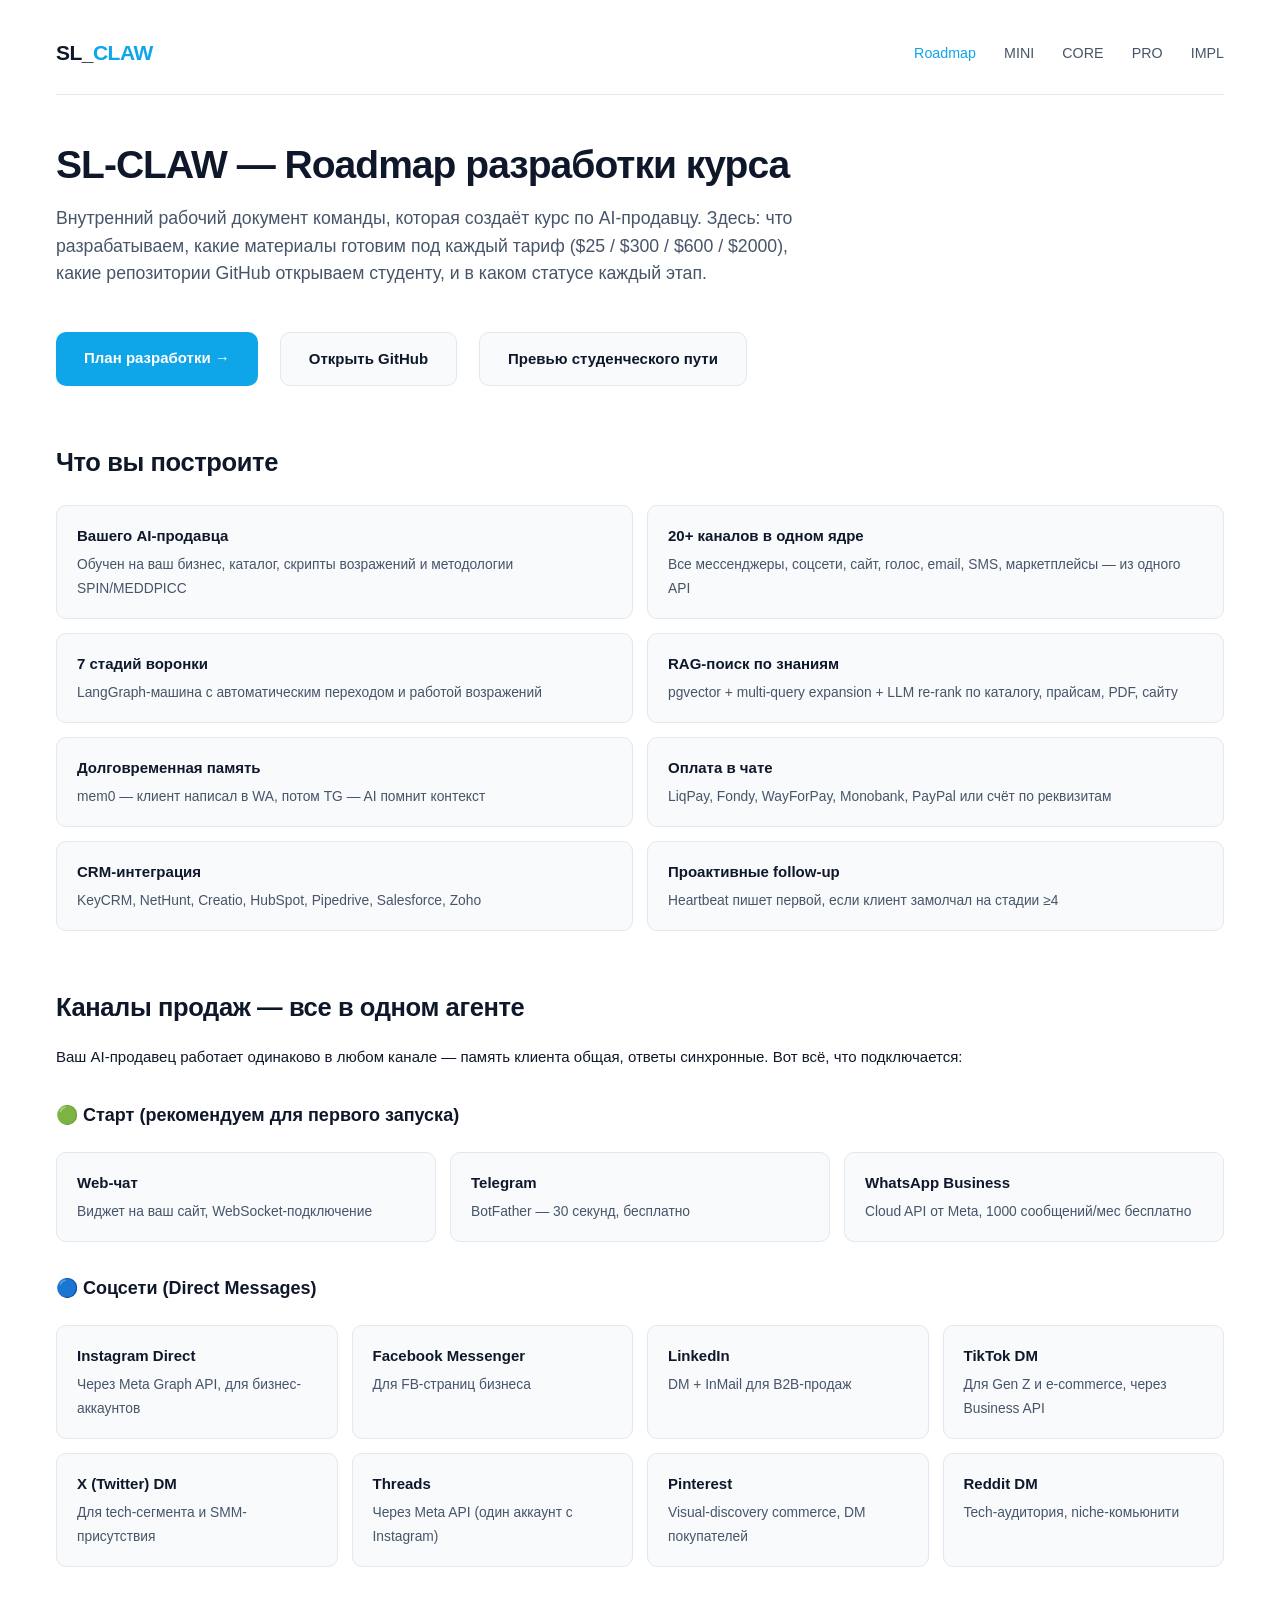
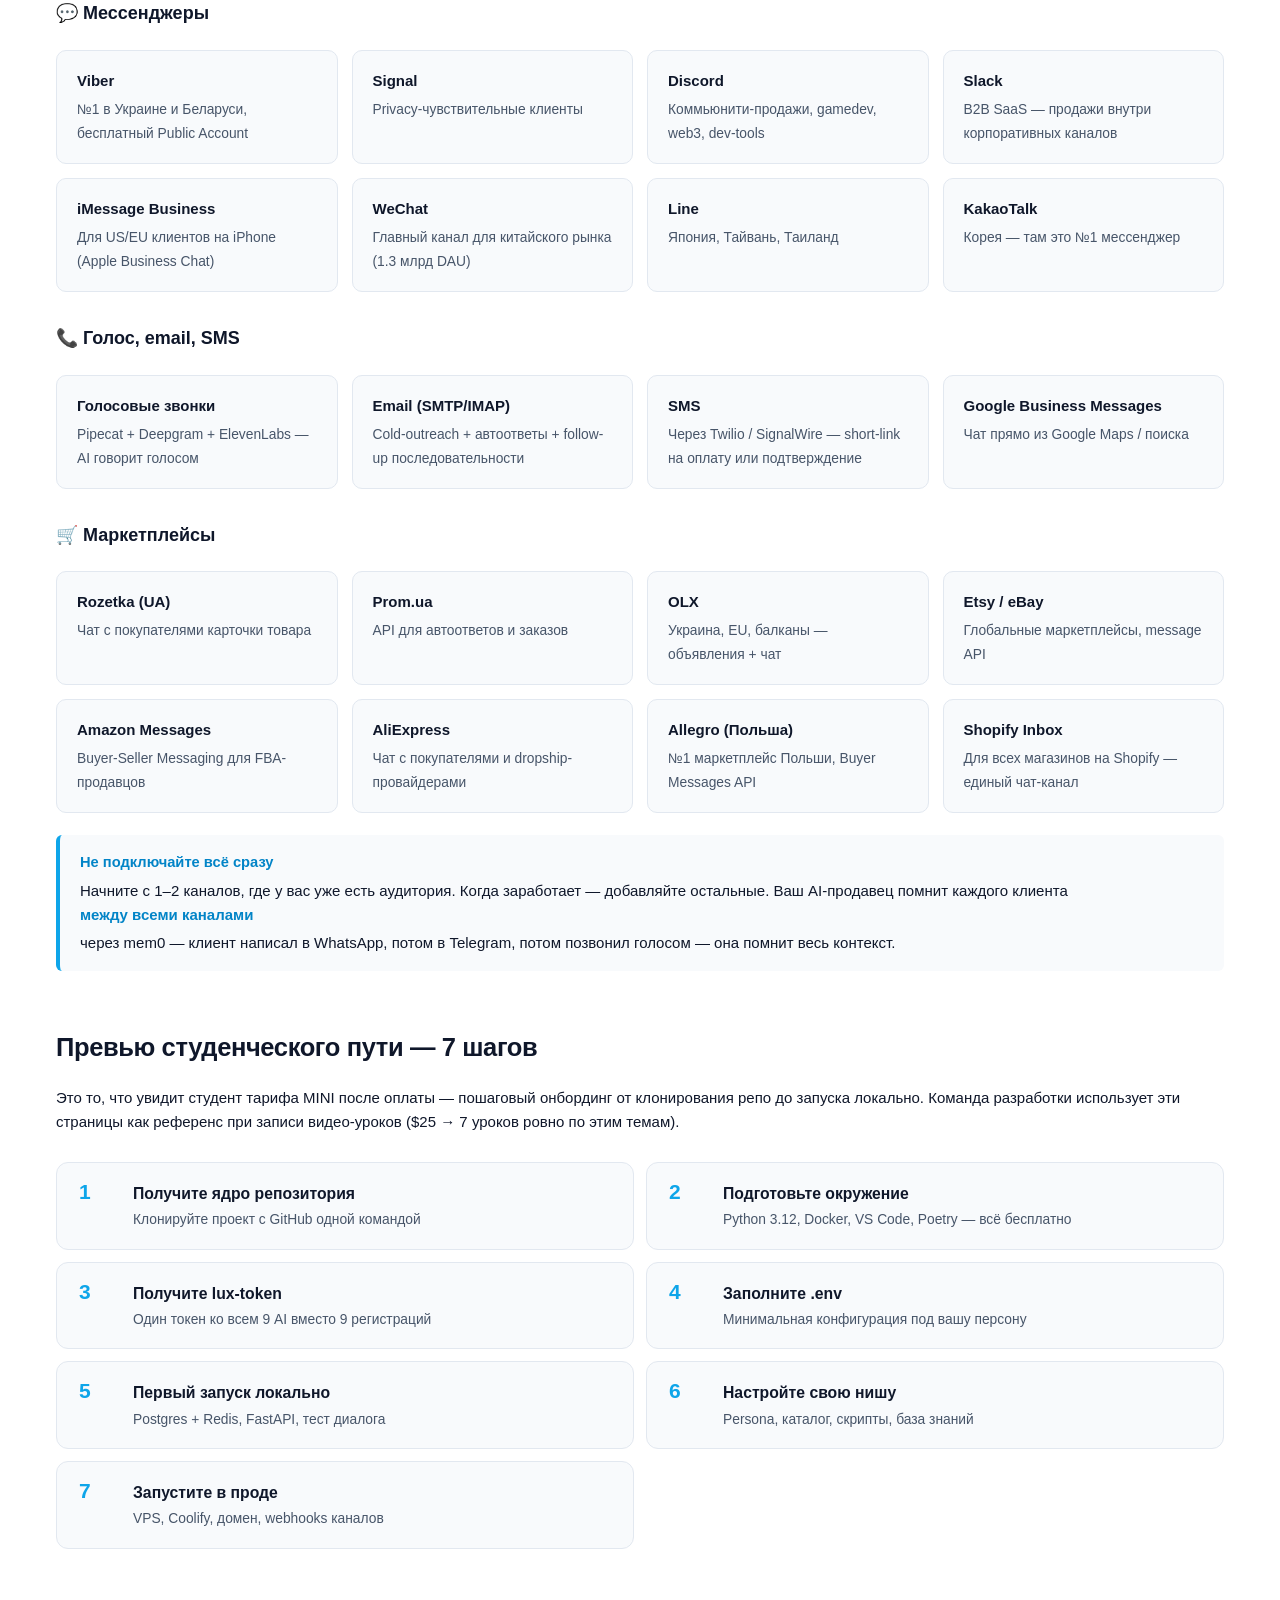
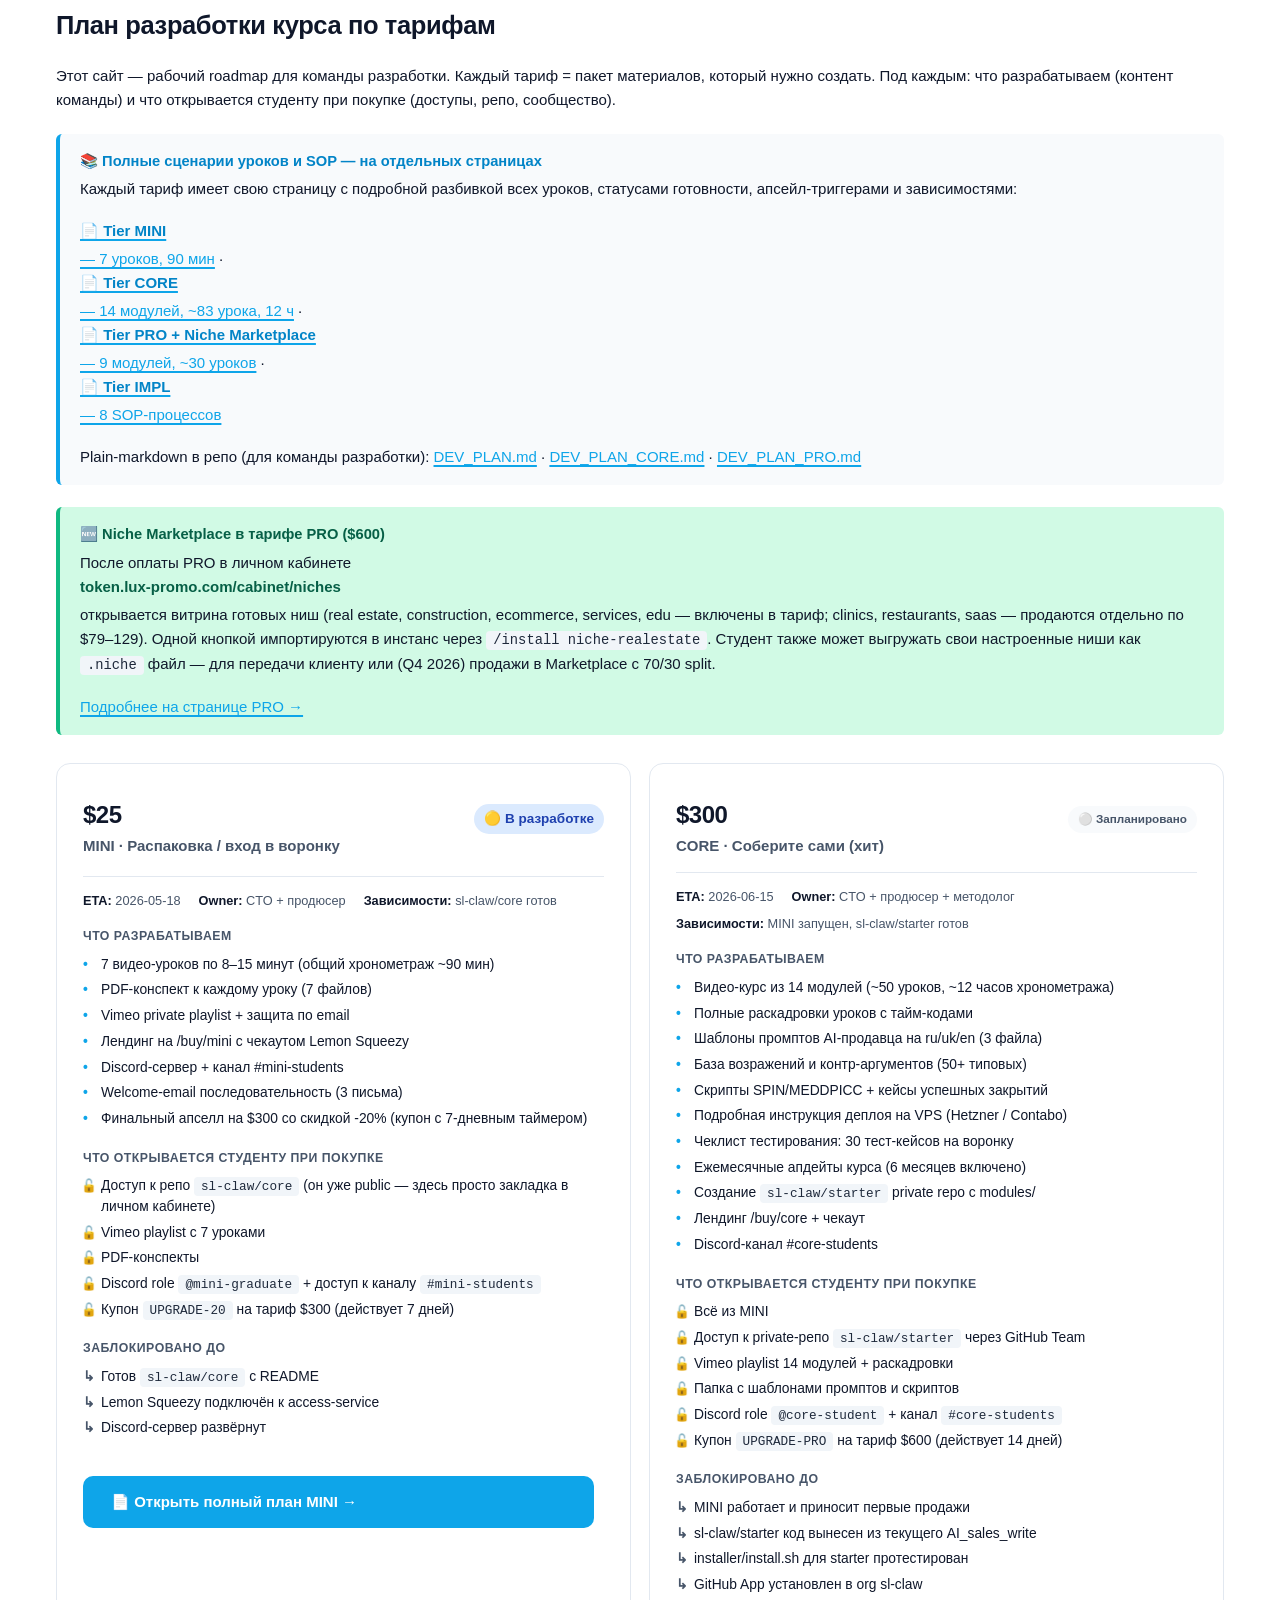
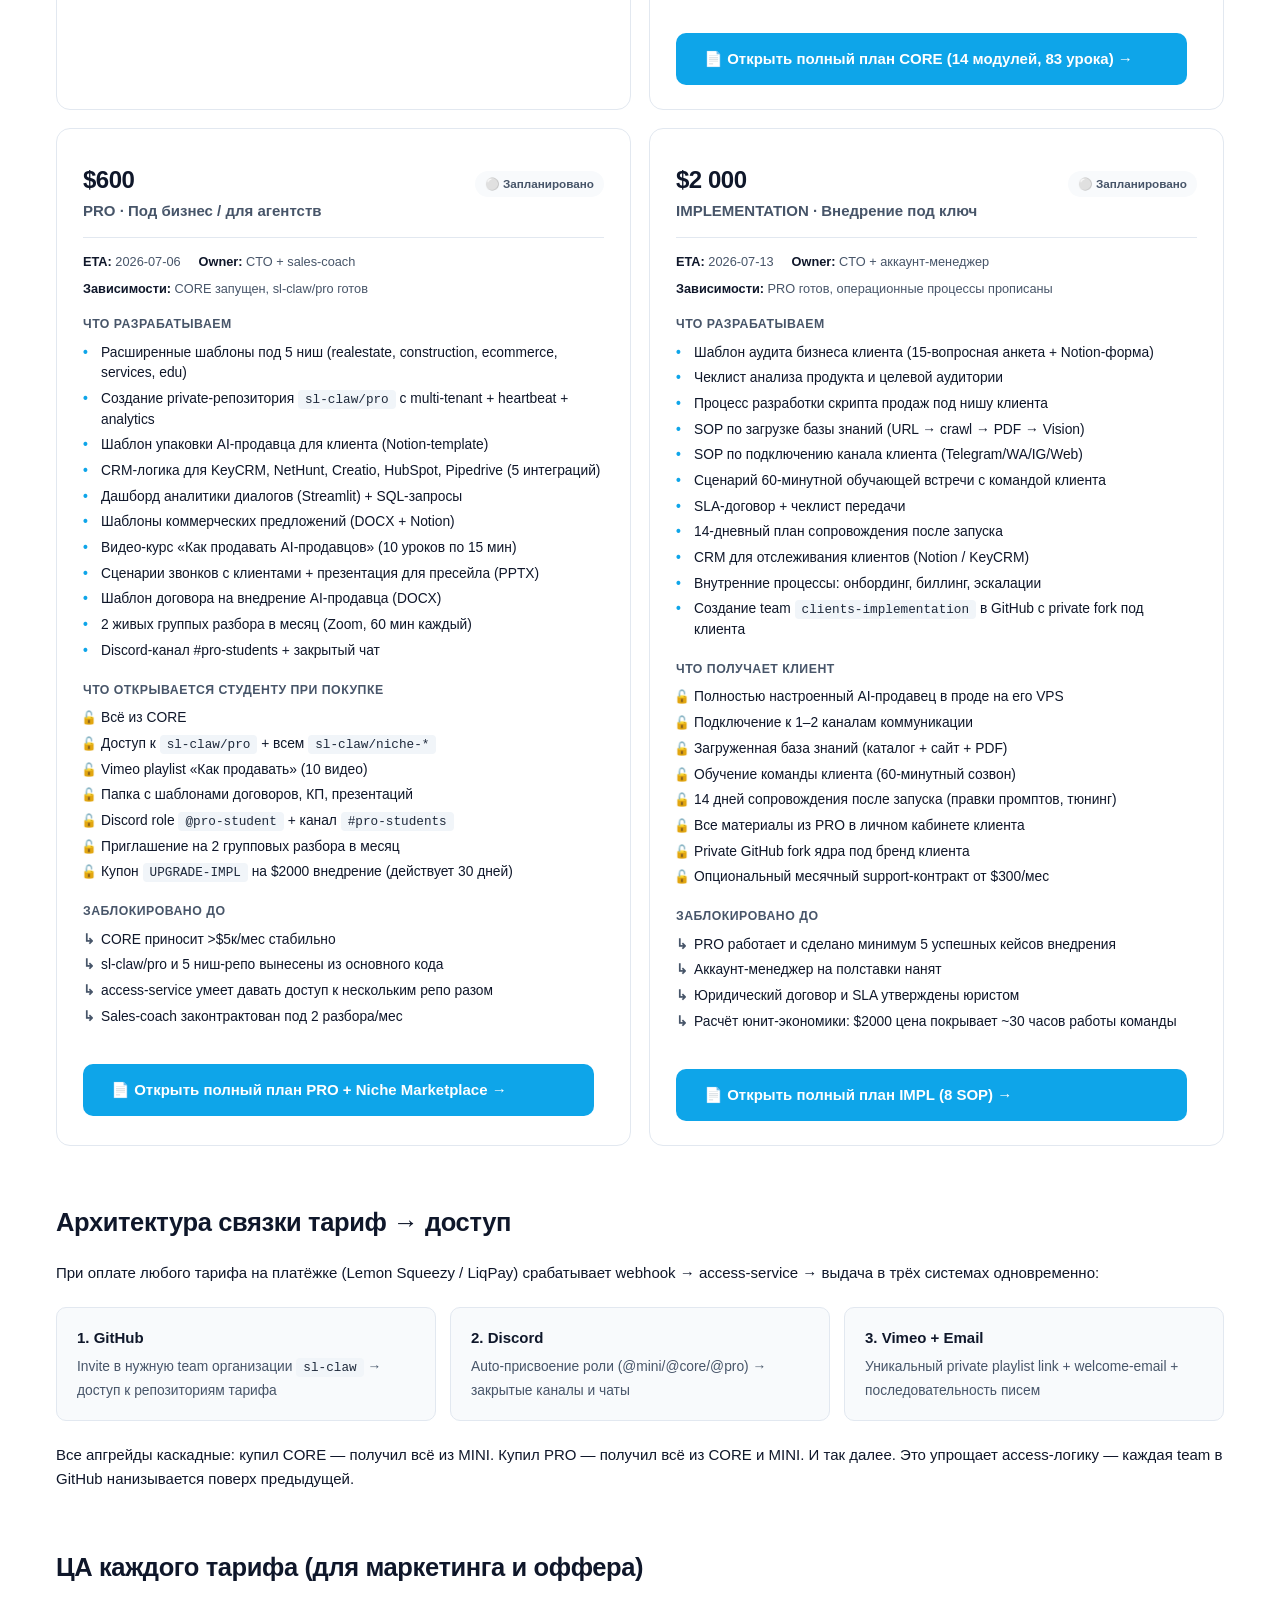
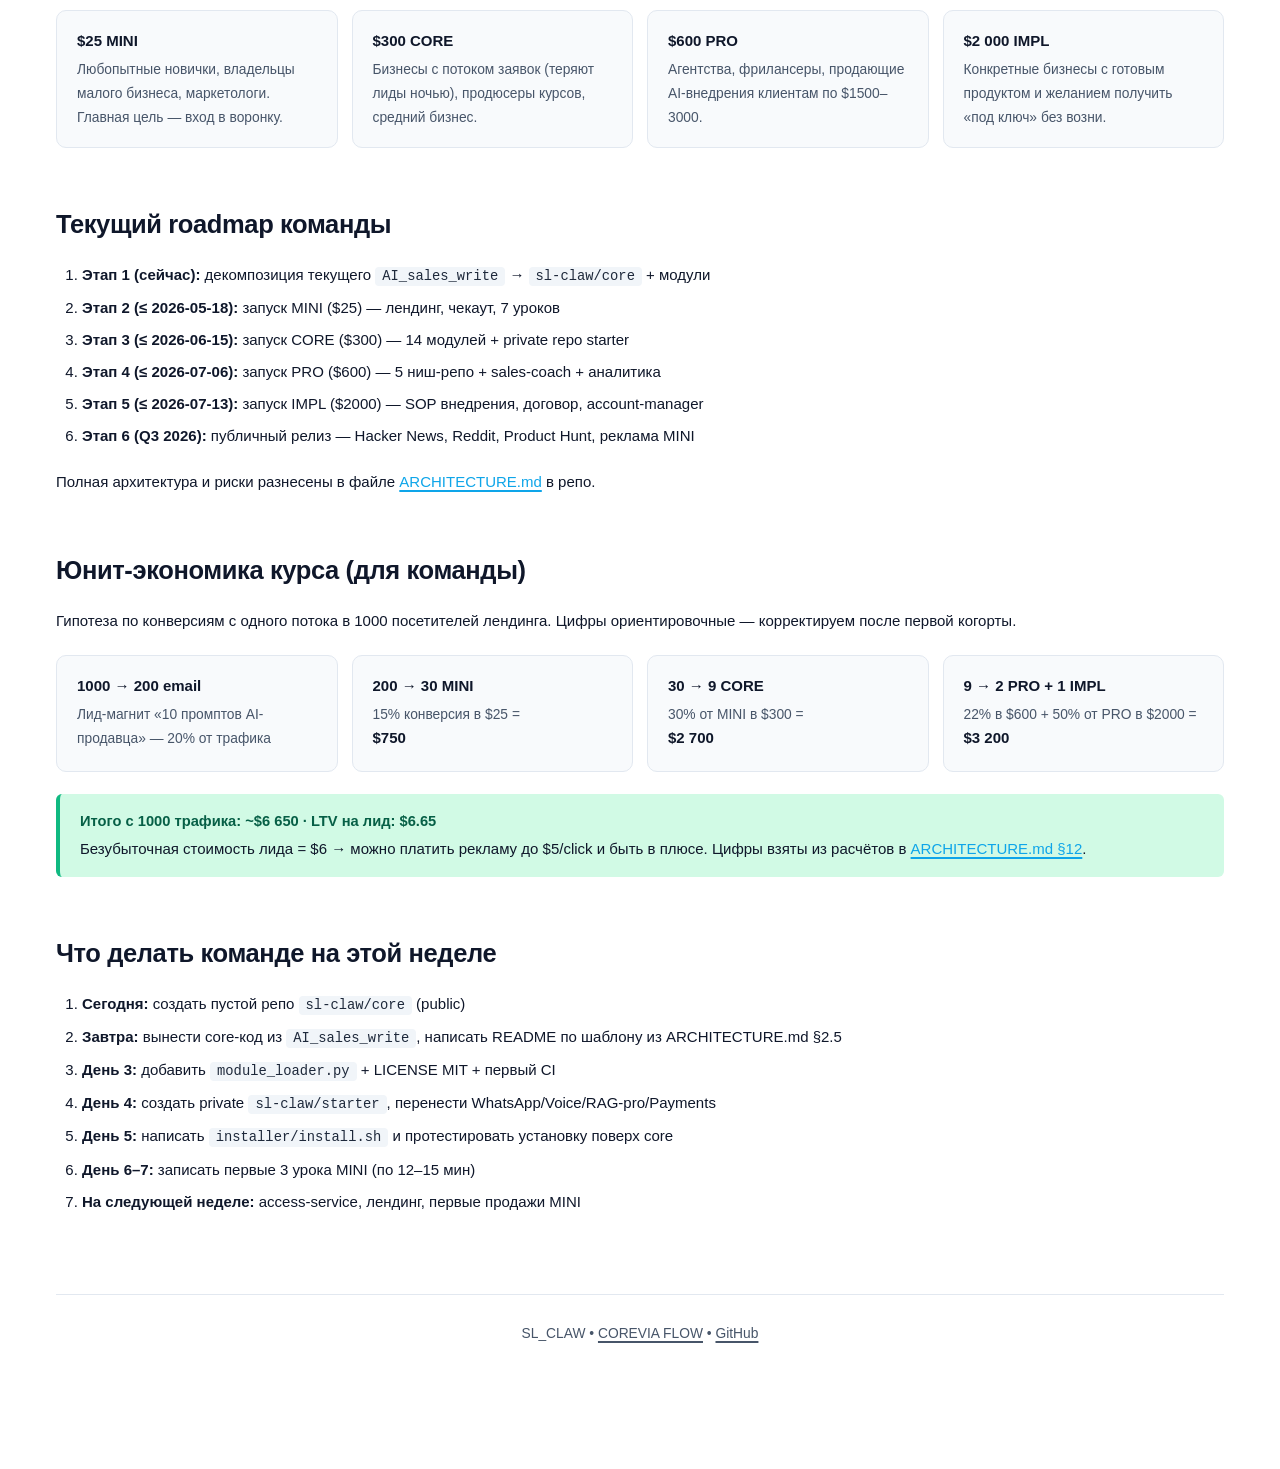
==== index.html @ 2c4fd813 "Tier pages (mini/core/pro/impl) + DEV_PLAN_CORE/PRO + Niche Marketplace concept" ====
<!DOCTYPE html>
<html lang="ru">
<head>
  <meta charset="UTF-8">
  <meta name="viewport" content="width=device-width, initial-scale=1.0">
  <title>SL-CLAW — Курс по сборке AI-продавца за 7 шагов</title>
  <meta name="description" content="SL-CLAW — практический курс: соберите production-ready AI-продавца под свою нишу за 7 шагов. 14 модулей, готовое ядро на GitHub, тарифы от $25 до внедрения под ключ.">
  <link rel="stylesheet" href="styles.css">
</head>
<body>
  <div class="container">

    <header>
      <div class="logo"><a href="index.html">SL_<span class="accent">CLAW</span></a></div>
      <nav>
        <a href="index.html" class="active">Roadmap</a>
        <a href="tier-mini.html">MINI</a>
        <a href="tier-core.html">CORE</a>
        <a href="tier-pro.html">PRO</a>
        <a href="tier-impl.html">IMPL</a>
      </nav>
    </header>

    <main>

      <section class="hero">
        <h1>SL-CLAW — Roadmap разработки курса</h1>
        <p class="lead">
          Внутренний рабочий документ команды, которая создаёт курс по AI-продавцу.
          Здесь: что разрабатываем, какие материалы готовим под каждый тариф ($25 / $300 / $600 / $2000),
          какие репозитории GitHub открываем студенту, и в каком статусе каждый этап.
        </p>

        <div class="cta-row">
          <a href="#tarify" class="btn">План разработки →</a>
          <a href="https://github.com/sl-claw/sl_claw_roadmapp" class="btn secondary" target="_blank" rel="noopener">Открыть GitHub</a>
          <a href="step-1-clone.html" class="btn secondary">Превью студенческого пути</a>
        </div>
      </section>

      <h2>Что вы построите</h2>
      <div class="grid-2">
        <div class="feature">
          <strong>Вашего AI-продавца</strong>
          <span>Обучен на ваш бизнес, каталог, скрипты возражений и методологии SPIN/MEDDPICC</span>
        </div>
        <div class="feature">
          <strong>20+ каналов в одном ядре</strong>
          <span>Все мессенджеры, соцсети, сайт, голос, email, SMS, маркетплейсы — из одного API</span>
        </div>
        <div class="feature">
          <strong>7 стадий воронки</strong>
          <span>LangGraph-машина с автоматическим переходом и работой возражений</span>
        </div>
        <div class="feature">
          <strong>RAG-поиск по знаниям</strong>
          <span>pgvector + multi-query expansion + LLM re-rank по каталогу, прайсам, PDF, сайту</span>
        </div>
        <div class="feature">
          <strong>Долговременная память</strong>
          <span>mem0 — клиент написал в WA, потом TG — AI помнит контекст</span>
        </div>
        <div class="feature">
          <strong>Оплата в чате</strong>
          <span>LiqPay, Fondy, WayForPay, Monobank, PayPal или счёт по реквизитам</span>
        </div>
        <div class="feature">
          <strong>CRM-интеграция</strong>
          <span>KeyCRM, NetHunt, Creatio, HubSpot, Pipedrive, Salesforce, Zoho</span>
        </div>
        <div class="feature">
          <strong>Проактивные follow-up</strong>
          <span>Heartbeat пишет первой, если клиент замолчал на стадии ≥4</span>
        </div>
      </div>

      <h2>Каналы продаж — все в одном агенте</h2>
      <p>Ваш AI-продавец работает одинаково в любом канале — память клиента общая, ответы синхронные. Вот всё, что подключается:</p>

      <h3>🟢 Старт (рекомендуем для первого запуска)</h3>
      <div class="grid-3">
        <div class="feature">
          <strong>Web-чат</strong>
          <span>Виджет на ваш сайт, WebSocket-подключение</span>
        </div>
        <div class="feature">
          <strong>Telegram</strong>
          <span>BotFather — 30 секунд, бесплатно</span>
        </div>
        <div class="feature">
          <strong>WhatsApp Business</strong>
          <span>Cloud API от Meta, 1000 сообщений/мес бесплатно</span>
        </div>
      </div>

      <h3>🔵 Соцсети (Direct Messages)</h3>
      <div class="grid-4">
        <div class="feature">
          <strong>Instagram Direct</strong>
          <span>Через Meta Graph API, для бизнес-аккаунтов</span>
        </div>
        <div class="feature">
          <strong>Facebook Messenger</strong>
          <span>Для FB-страниц бизнеса</span>
        </div>
        <div class="feature">
          <strong>LinkedIn</strong>
          <span>DM + InMail для B2B-продаж</span>
        </div>
        <div class="feature">
          <strong>TikTok DM</strong>
          <span>Для Gen Z и e-commerce, через Business API</span>
        </div>
        <div class="feature">
          <strong>X (Twitter) DM</strong>
          <span>Для tech-сегмента и SMM-присутствия</span>
        </div>
        <div class="feature">
          <strong>Threads</strong>
          <span>Через Meta API (один аккаунт с Instagram)</span>
        </div>
        <div class="feature">
          <strong>Pinterest</strong>
          <span>Visual-discovery commerce, DM покупателей</span>
        </div>
        <div class="feature">
          <strong>Reddit DM</strong>
          <span>Tech-аудитория, niche-комьюнити</span>
        </div>
      </div>

      <h3>💬 Мессенджеры</h3>
      <div class="grid-4">
        <div class="feature">
          <strong>Viber</strong>
          <span>№1 в Украине и Беларуси, бесплатный Public Account</span>
        </div>
        <div class="feature">
          <strong>Signal</strong>
          <span>Privacy-чувствительные клиенты</span>
        </div>
        <div class="feature">
          <strong>Discord</strong>
          <span>Коммьюнити-продажи, gamedev, web3, dev-tools</span>
        </div>
        <div class="feature">
          <strong>Slack</strong>
          <span>B2B SaaS — продажи внутри корпоративных каналов</span>
        </div>
        <div class="feature">
          <strong>iMessage Business</strong>
          <span>Для US/EU клиентов на iPhone (Apple Business Chat)</span>
        </div>
        <div class="feature">
          <strong>WeChat</strong>
          <span>Главный канал для китайского рынка (1.3 млрд DAU)</span>
        </div>
        <div class="feature">
          <strong>Line</strong>
          <span>Япония, Тайвань, Таиланд</span>
        </div>
        <div class="feature">
          <strong>KakaoTalk</strong>
          <span>Корея — там это №1 мессенджер</span>
        </div>
      </div>

      <h3>📞 Голос, email, SMS</h3>
      <div class="grid-4">
        <div class="feature">
          <strong>Голосовые звонки</strong>
          <span>Pipecat + Deepgram + ElevenLabs — AI говорит голосом</span>
        </div>
        <div class="feature">
          <strong>Email (SMTP/IMAP)</strong>
          <span>Cold-outreach + автоответы + follow-up последовательности</span>
        </div>
        <div class="feature">
          <strong>SMS</strong>
          <span>Через Twilio / SignalWire — short-link на оплату или подтверждение</span>
        </div>
        <div class="feature">
          <strong>Google Business Messages</strong>
          <span>Чат прямо из Google Maps / поиска</span>
        </div>
      </div>

      <h3>🛒 Маркетплейсы</h3>
      <div class="grid-4">
        <div class="feature">
          <strong>Rozetka (UA)</strong>
          <span>Чат с покупателями карточки товара</span>
        </div>
        <div class="feature">
          <strong>Prom.ua</strong>
          <span>API для автоответов и заказов</span>
        </div>
        <div class="feature">
          <strong>OLX</strong>
          <span>Украина, EU, балканы — объявления + чат</span>
        </div>
        <div class="feature">
          <strong>Etsy / eBay</strong>
          <span>Глобальные маркетплейсы, message API</span>
        </div>
        <div class="feature">
          <strong>Amazon Messages</strong>
          <span>Buyer-Seller Messaging для FBA-продавцов</span>
        </div>
        <div class="feature">
          <strong>AliExpress</strong>
          <span>Чат с покупателями и dropship-провайдерами</span>
        </div>
        <div class="feature">
          <strong>Allegro (Польша)</strong>
          <span>№1 маркетплейс Польши, Buyer Messages API</span>
        </div>
        <div class="feature">
          <strong>Shopify Inbox</strong>
          <span>Для всех магазинов на Shopify — единый чат-канал</span>
        </div>
      </div>

      <div class="callout">
        <strong>Не подключайте всё сразу</strong>
        <p>Начните с 1–2 каналов, где у вас уже есть аудитория. Когда заработает — добавляйте остальные. Ваш AI-продавец помнит каждого клиента <strong>между всеми каналами</strong> через mem0 — клиент написал в WhatsApp, потом в Telegram, потом позвонил голосом — она помнит весь контекст.</p>
      </div>

      <h2 id="programma">Превью студенческого пути — 7 шагов</h2>
      <p>Это то, что увидит студент тарифа MINI после оплаты — пошаговый онбординг от клонирования репо до запуска локально. Команда разработки использует эти страницы как референс при записи видео-уроков ($25 → 7 уроков ровно по этим темам).</p>

      <ol class="steps-list">
        <li>
          <a href="step-1-clone.html">
            <span class="step-num">1</span>
            <span class="step-body">
              <strong>Получите ядро репозитория</strong>
              <span>Клонируйте проект с GitHub одной командой</span>
            </span>
          </a>
        </li>
        <li>
          <a href="step-2-environment.html">
            <span class="step-num">2</span>
            <span class="step-body">
              <strong>Подготовьте окружение</strong>
              <span>Python 3.12, Docker, VS Code, Poetry — всё бесплатно</span>
            </span>
          </a>
        </li>
        <li>
          <a href="step-3-keys.html">
            <span class="step-num">3</span>
            <span class="step-body">
              <strong>Получите lux-token</strong>
              <span>Один токен ко всем 9 AI вместо 9 регистраций</span>
            </span>
          </a>
        </li>
        <li>
          <a href="step-4-config.html">
            <span class="step-num">4</span>
            <span class="step-body">
              <strong>Заполните .env</strong>
              <span>Минимальная конфигурация под вашу персону</span>
            </span>
          </a>
        </li>
        <li>
          <a href="step-5-launch.html">
            <span class="step-num">5</span>
            <span class="step-body">
              <strong>Первый запуск локально</strong>
              <span>Postgres + Redis, FastAPI, тест диалога</span>
            </span>
          </a>
        </li>
        <li>
          <a href="step-6-niche.html">
            <span class="step-num">6</span>
            <span class="step-body">
              <strong>Настройте свою нишу</strong>
              <span>Persona, каталог, скрипты, база знаний</span>
            </span>
          </a>
        </li>
        <li>
          <a href="step-7-deploy.html">
            <span class="step-num">7</span>
            <span class="step-body">
              <strong>Запустите в проде</strong>
              <span>VPS, Coolify, домен, webhooks каналов</span>
            </span>
          </a>
        </li>
      </ol>

      <h2 id="tarify">План разработки курса по тарифам</h2>
      <p>Этот сайт — рабочий roadmap для команды разработки. Каждый тариф = пакет материалов, который нужно создать. Под каждым: что разрабатываем (контент команды) и что открывается студенту при покупке (доступы, репо, сообщество).</p>

      <div class="callout">
        <strong>📚 Полные сценарии уроков и SOP — на отдельных страницах</strong>
        <p>Каждый тариф имеет свою страницу с подробной разбивкой всех уроков, статусами готовности, апсейл-триггерами и зависимостями:</p>
        <p>
          <a href="tier-mini.html"><strong>📄 Tier MINI</strong> — 7 уроков, 90 мин</a> ·
          <a href="tier-core.html"><strong>📄 Tier CORE</strong> — 14 модулей, ~83 урока, 12 ч</a> ·
          <a href="tier-pro.html"><strong>📄 Tier PRO + Niche Marketplace</strong> — 9 модулей, ~30 уроков</a> ·
          <a href="tier-impl.html"><strong>📄 Tier IMPL</strong> — 8 SOP-процессов</a>
        </p>
        <p>Plain-markdown в репо (для команды разработки): <a href="https://github.com/sl-claw/sl_claw_roadmapp/blob/main/DEV_PLAN.md" target="_blank" rel="noopener">DEV_PLAN.md</a> · <a href="https://github.com/sl-claw/sl_claw_roadmapp/blob/main/DEV_PLAN_CORE.md" target="_blank" rel="noopener">DEV_PLAN_CORE.md</a> · <a href="https://github.com/sl-claw/sl_claw_roadmapp/blob/main/DEV_PLAN_PRO.md" target="_blank" rel="noopener">DEV_PLAN_PRO.md</a></p>
      </div>

      <div class="callout success" style="margin-top: 18px;">
        <strong>🆕 Niche Marketplace в тарифе PRO ($600)</strong>
        <p>После оплаты PRO в личном кабинете <strong>token.lux-promo.com/cabinet/niches</strong> открывается витрина готовых ниш (real estate, construction, ecommerce, services, edu — включены в тариф; clinics, restaurants, saas — продаются отдельно по $79–129). Одной кнопкой импортируются в инстанс через <code>/install niche-realestate</code>. Студент также может выгружать свои настроенные ниши как <code>.niche</code> файл — для передачи клиенту или (Q4 2026) продажи в Marketplace с 70/30 split.</p>
        <p><a href="tier-pro.html#niche-marketplace">Подробнее на странице PRO →</a></p>
      </div>

      <div class="dev-tiers">

        <!-- ===== $25 MINI ===== -->
        <article class="dev-tier">
          <header class="dev-tier-head">
            <div>
              <div class="price">$25</div>
              <div class="name">MINI · Распаковка / вход в воронку</div>
            </div>
            <span class="dev-status progress">🟡 В разработке</span>
          </header>

          <div class="dev-tier-meta">
            <span><strong>ETA:</strong> 2026-05-18</span>
            <span><strong>Owner:</strong> CTO + продюсер</span>
            <span><strong>Зависимости:</strong> sl-claw/core готов</span>
          </div>

          <div class="dev-section">
            <h4>Что разрабатываем</h4>
            <ul>
              <li>7 видео-уроков по 8–15 минут (общий хронометраж ~90 мин)</li>
              <li>PDF-конспект к каждому уроку (7 файлов)</li>
              <li>Vimeo private playlist + защита по email</li>
              <li>Лендинг на /buy/mini с чекаутом Lemon Squeezy</li>
              <li>Discord-сервер + канал #mini-students</li>
              <li>Welcome-email последовательность (3 письма)</li>
              <li>Финальный апселл на $300 со скидкой -20% (купон с 7-дневным таймером)</li>
            </ul>
          </div>

          <div class="dev-section unlocks">
            <h4>Что открывается студенту при покупке</h4>
            <ul>
              <li>Доступ к репо <code>sl-claw/core</code> (он уже public — здесь просто закладка в личном кабинете)</li>
              <li>Vimeo playlist с 7 уроками</li>
              <li>PDF-конспекты</li>
              <li>Discord role <code>@mini-graduate</code> + доступ к каналу <code>#mini-students</code></li>
              <li>Купон <code>UPGRADE-20</code> на тариф $300 (действует 7 дней)</li>
            </ul>
          </div>

          <div class="dev-section deps">
            <h4>Заблокировано до</h4>
            <ul>
              <li>Готов <code>sl-claw/core</code> с README</li>
              <li>Lemon Squeezy подключён к access-service</li>
              <li>Discord-сервер развёрнут</li>
            </ul>
          </div>

          <a href="tier-mini.html" class="btn" style="margin-top: 18px;">📄 Открыть полный план MINI →</a>
        </article>

        <!-- ===== $300 CORE ===== -->
        <article class="dev-tier">
          <header class="dev-tier-head">
            <div>
              <div class="price">$300</div>
              <div class="name">CORE · Соберите сами (хит)</div>
            </div>
            <span class="dev-status planned">⚪ Запланировано</span>
          </header>

          <div class="dev-tier-meta">
            <span><strong>ETA:</strong> 2026-06-15</span>
            <span><strong>Owner:</strong> CTO + продюсер + методолог</span>
            <span><strong>Зависимости:</strong> MINI запущен, sl-claw/starter готов</span>
          </div>

          <div class="dev-section">
            <h4>Что разрабатываем</h4>
            <ul>
              <li>Видео-курс из 14 модулей (~50 уроков, ~12 часов хронометража)</li>
              <li>Полные раскадровки уроков с тайм-кодами</li>
              <li>Шаблоны промптов AI-продавца на ru/uk/en (3 файла)</li>
              <li>База возражений и контр-аргументов (50+ типовых)</li>
              <li>Скрипты SPIN/MEDDPICC + кейсы успешных закрытий</li>
              <li>Подробная инструкция деплоя на VPS (Hetzner / Contabo)</li>
              <li>Чеклист тестирования: 30 тест-кейсов на воронку</li>
              <li>Ежемесячные апдейты курса (6 месяцев включено)</li>
              <li>Создание <code>sl-claw/starter</code> private repo с modules/</li>
              <li>Лендинг /buy/core + чекаут</li>
              <li>Discord-канал #core-students</li>
            </ul>
          </div>

          <div class="dev-section unlocks">
            <h4>Что открывается студенту при покупке</h4>
            <ul>
              <li>Всё из MINI</li>
              <li>Доступ к private-репо <code>sl-claw/starter</code> через GitHub Team</li>
              <li>Vimeo playlist 14 модулей + раскадровки</li>
              <li>Папка с шаблонами промптов и скриптов</li>
              <li>Discord role <code>@core-student</code> + канал <code>#core-students</code></li>
              <li>Купон <code>UPGRADE-PRO</code> на тариф $600 (действует 14 дней)</li>
            </ul>
          </div>

          <div class="dev-section deps">
            <h4>Заблокировано до</h4>
            <ul>
              <li>MINI работает и приносит первые продажи</li>
              <li>sl-claw/starter код вынесен из текущего AI_sales_write</li>
              <li>installer/install.sh для starter протестирован</li>
              <li>GitHub App установлен в org sl-claw</li>
            </ul>
          </div>

          <a href="tier-core.html" class="btn" style="margin-top: 18px;">📄 Открыть полный план CORE (14 модулей, 83 урока) →</a>
        </article>

        <!-- ===== $600 PRO ===== -->
        <article class="dev-tier">
          <header class="dev-tier-head">
            <div>
              <div class="price">$600</div>
              <div class="name">PRO · Под бизнес / для агентств</div>
            </div>
            <span class="dev-status planned">⚪ Запланировано</span>
          </header>

          <div class="dev-tier-meta">
            <span><strong>ETA:</strong> 2026-07-06</span>
            <span><strong>Owner:</strong> CTO + sales-coach</span>
            <span><strong>Зависимости:</strong> CORE запущен, sl-claw/pro готов</span>
          </div>

          <div class="dev-section">
            <h4>Что разрабатываем</h4>
            <ul>
              <li>Расширенные шаблоны под 5 ниш (realestate, construction, ecommerce, services, edu)</li>
              <li>Создание private-репозитория <code>sl-claw/pro</code> с multi-tenant + heartbeat + analytics</li>
              <li>Шаблон упаковки AI-продавца для клиента (Notion-template)</li>
              <li>CRM-логика для KeyCRM, NetHunt, Creatio, HubSpot, Pipedrive (5 интеграций)</li>
              <li>Дашборд аналитики диалогов (Streamlit) + SQL-запросы</li>
              <li>Шаблоны коммерческих предложений (DOCX + Notion)</li>
              <li>Видео-курс «Как продавать AI-продавцов» (10 уроков по 15 мин)</li>
              <li>Сценарии звонков с клиентами + презентация для пресейла (PPTX)</li>
              <li>Шаблон договора на внедрение AI-продавца (DOCX)</li>
              <li>2 живых группых разбора в месяц (Zoom, 60 мин каждый)</li>
              <li>Discord-канал #pro-students + закрытый чат</li>
            </ul>
          </div>

          <div class="dev-section unlocks">
            <h4>Что открывается студенту при покупке</h4>
            <ul>
              <li>Всё из CORE</li>
              <li>Доступ к <code>sl-claw/pro</code> + всем <code>sl-claw/niche-*</code></li>
              <li>Vimeo playlist «Как продавать» (10 видео)</li>
              <li>Папка с шаблонами договоров, КП, презентаций</li>
              <li>Discord role <code>@pro-student</code> + канал <code>#pro-students</code></li>
              <li>Приглашение на 2 групповых разбора в месяц</li>
              <li>Купон <code>UPGRADE-IMPL</code> на $2000 внедрение (действует 30 дней)</li>
            </ul>
          </div>

          <div class="dev-section deps">
            <h4>Заблокировано до</h4>
            <ul>
              <li>CORE приносит >$5к/мес стабильно</li>
              <li>sl-claw/pro и 5 ниш-репо вынесены из основного кода</li>
              <li>access-service умеет давать доступ к нескольким репо разом</li>
              <li>Sales-coach законтрактован под 2 разбора/мес</li>
            </ul>
          </div>

          <a href="tier-pro.html" class="btn" style="margin-top: 18px;">📄 Открыть полный план PRO + Niche Marketplace →</a>
        </article>

        <!-- ===== $2000 IMPLEMENTATION ===== -->
        <article class="dev-tier">
          <header class="dev-tier-head">
            <div>
              <div class="price">$2 000</div>
              <div class="name">IMPLEMENTATION · Внедрение под ключ</div>
            </div>
            <span class="dev-status planned">⚪ Запланировано</span>
          </header>

          <div class="dev-tier-meta">
            <span><strong>ETA:</strong> 2026-07-13</span>
            <span><strong>Owner:</strong> CTO + аккаунт-менеджер</span>
            <span><strong>Зависимости:</strong> PRO готов, операционные процессы прописаны</span>
          </div>

          <div class="dev-section">
            <h4>Что разрабатываем</h4>
            <ul>
              <li>Шаблон аудита бизнеса клиента (15-вопросная анкета + Notion-форма)</li>
              <li>Чеклист анализа продукта и целевой аудитории</li>
              <li>Процесс разработки скрипта продаж под нишу клиента</li>
              <li>SOP по загрузке базы знаний (URL → crawl → PDF → Vision)</li>
              <li>SOP по подключению канала клиента (Telegram/WA/IG/Web)</li>
              <li>Сценарий 60-минутной обучающей встречи с командой клиента</li>
              <li>SLA-договор + чеклист передачи</li>
              <li>14-дневный план сопровождения после запуска</li>
              <li>CRM для отслеживания клиентов (Notion / KeyCRM)</li>
              <li>Внутренние процессы: онбординг, биллинг, эскалации</li>
              <li>Создание team <code>clients-implementation</code> в GitHub с private fork под клиента</li>
            </ul>
          </div>

          <div class="dev-section unlocks">
            <h4>Что получает клиент</h4>
            <ul>
              <li>Полностью настроенный AI-продавец в проде на его VPS</li>
              <li>Подключение к 1–2 каналам коммуникации</li>
              <li>Загруженная база знаний (каталог + сайт + PDF)</li>
              <li>Обучение команды клиента (60-минутный созвон)</li>
              <li>14 дней сопровождения после запуска (правки промптов, тюнинг)</li>
              <li>Все материалы из PRO в личном кабинете клиента</li>
              <li>Private GitHub fork ядра под бренд клиента</li>
              <li>Опциональный месячный support-контракт от $300/мес</li>
            </ul>
          </div>

          <div class="dev-section deps">
            <h4>Заблокировано до</h4>
            <ul>
              <li>PRO работает и сделано минимум 5 успешных кейсов внедрения</li>
              <li>Аккаунт-менеджер на полставки нанят</li>
              <li>Юридический договор и SLA утверждены юристом</li>
              <li>Расчёт юнит-экономики: $2000 цена покрывает ~30 часов работы команды</li>
            </ul>
          </div>

          <a href="tier-impl.html" class="btn" style="margin-top: 18px;">📄 Открыть полный план IMPL (8 SOP) →</a>
        </article>

      </div>

      <h2>Архитектура связки тариф → доступ</h2>
      <p>При оплате любого тарифа на платёжке (Lemon Squeezy / LiqPay) срабатывает webhook → access-service → выдача в трёх системах одновременно:</p>

      <div class="grid-3">
        <div class="feature">
          <strong>1. GitHub</strong>
          <span>Invite в нужную team организации <code>sl-claw</code> → доступ к репозиториям тарифа</span>
        </div>
        <div class="feature">
          <strong>2. Discord</strong>
          <span>Auto-присвоение роли (@mini/@core/@pro) → закрытые каналы и чаты</span>
        </div>
        <div class="feature">
          <strong>3. Vimeo + Email</strong>
          <span>Уникальный private playlist link + welcome-email + последовательность писем</span>
        </div>
      </div>

      <p>Все апгрейды каскадные: купил CORE — получил всё из MINI. Купил PRO — получил всё из CORE и MINI. И так далее. Это упрощает access-логику — каждая team в GitHub нанизывается поверх предыдущей.</p>

      <h2>ЦА каждого тарифа (для маркетинга и оффера)</h2>
      <div class="grid-4">
        <div class="feature">
          <strong>$25 MINI</strong>
          <span>Любопытные новички, владельцы малого бизнеса, маркетологи. Главная цель — вход в воронку.</span>
        </div>
        <div class="feature">
          <strong>$300 CORE</strong>
          <span>Бизнесы с потоком заявок (теряют лиды ночью), продюсеры курсов, средний бизнес.</span>
        </div>
        <div class="feature">
          <strong>$600 PRO</strong>
          <span>Агентства, фрилансеры, продающие AI-внедрения клиентам по $1500–3000.</span>
        </div>
        <div class="feature">
          <strong>$2 000 IMPL</strong>
          <span>Конкретные бизнесы с готовым продуктом и желанием получить «под ключ» без возни.</span>
        </div>
      </div>

      <h2>Текущий roadmap команды</h2>
      <ol>
        <li><strong>Этап 1 (сейчас):</strong> декомпозиция текущего <code>AI_sales_write</code> → <code>sl-claw/core</code> + модули</li>
        <li><strong>Этап 2 (≤ 2026-05-18):</strong> запуск MINI ($25) — лендинг, чекаут, 7 уроков</li>
        <li><strong>Этап 3 (≤ 2026-06-15):</strong> запуск CORE ($300) — 14 модулей + private repo starter</li>
        <li><strong>Этап 4 (≤ 2026-07-06):</strong> запуск PRO ($600) — 5 ниш-репо + sales-coach + аналитика</li>
        <li><strong>Этап 5 (≤ 2026-07-13):</strong> запуск IMPL ($2000) — SOP внедрения, договор, account-manager</li>
        <li><strong>Этап 6 (Q3 2026):</strong> публичный релиз — Hacker News, Reddit, Product Hunt, реклама MINI</li>
      </ol>

      <p>Полная архитектура и риски разнесены в файле <a href="https://github.com/sl-claw/sl_claw_roadmapp" target="_blank" rel="noopener">ARCHITECTURE.md</a> в репо.</p>

      <h2>Юнит-экономика курса (для команды)</h2>
      <p>Гипотеза по конверсиям с одного потока в 1000 посетителей лендинга. Цифры ориентировочные — корректируем после первой когорты.</p>

      <div class="grid-4">
        <div class="feature">
          <strong>1000 → 200 email</strong>
          <span>Лид-магнит «10 промптов AI-продавца» — 20% от трафика</span>
        </div>
        <div class="feature">
          <strong>200 → 30 MINI</strong>
          <span>15% конверсия в $25 = <strong>$750</strong></span>
        </div>
        <div class="feature">
          <strong>30 → 9 CORE</strong>
          <span>30% от MINI в $300 = <strong>$2 700</strong></span>
        </div>
        <div class="feature">
          <strong>9 → 2 PRO + 1 IMPL</strong>
          <span>22% в $600 + 50% от PRO в $2000 = <strong>$3 200</strong></span>
        </div>
      </div>

      <div class="callout success">
        <strong>Итого с 1000 трафика: ~$6 650 · LTV на лид: $6.65</strong>
        <p>Безубыточная стоимость лида = $6 → можно платить рекламу до $5/click и быть в плюсе. Цифры взяты из расчётов в <a href="https://github.com/sl-claw/sl_claw_roadmapp" target="_blank" rel="noopener">ARCHITECTURE.md §12</a>.</p>
      </div>

      <h2>Что делать команде на этой неделе</h2>
      <ol>
        <li><strong>Сегодня:</strong> создать пустой репо <code>sl-claw/core</code> (public)</li>
        <li><strong>Завтра:</strong> вынести core-код из <code>AI_sales_write</code>, написать README по шаблону из ARCHITECTURE.md §2.5</li>
        <li><strong>День 3:</strong> добавить <code>module_loader.py</code> + LICENSE MIT + первый CI</li>
        <li><strong>День 4:</strong> создать private <code>sl-claw/starter</code>, перенести WhatsApp/Voice/RAG-pro/Payments</li>
        <li><strong>День 5:</strong> написать <code>installer/install.sh</code> и протестировать установку поверх core</li>
        <li><strong>День 6–7:</strong> записать первые 3 урока MINI (по 12–15 мин)</li>
        <li><strong>На следующей неделе:</strong> access-service, лендинг, первые продажи MINI</li>
      </ol>

    </main>

    <footer>
      SL_CLAW • <a href="https://coreviaflow.space">COREVIA FLOW</a> • <a href="https://github.com/sl-claw/sl_claw_roadmapp">GitHub</a>
    </footer>

  </div>
</body>
</html>
---- styles.css ----
:root {
  --bg: #ffffff;
  --bg-soft: #f8fafc;
  --bg-code: #f1f5f9;
  --text: #0f172a;
  --text-muted: #475569;
  --primary: #0ea5e9;
  --primary-dark: #0284c7;
  --primary-soft: #e0f2fe;
  --border: #e2e8f0;
  --warning-bg: #fef3c7;
  --warning-bd: #f59e0b;
  --success-bg: #d1fae5;
  --success-bd: #10b981;
  --danger-bg: #fee2e2;
  --danger-bd: #ef4444;
  --gold-bg: #fef9c3;
  --gold-bd: #eab308;
}

* {
  box-sizing: border-box;
  margin: 0;
  padding: 0;
}

html {
  font-size: 15px;
  scroll-behavior: smooth;
}

body {
  font-family: -apple-system, BlinkMacSystemFont, "Segoe UI", "Inter", Roboto, sans-serif;
  background: var(--bg);
  color: var(--text);
  line-height: 1.6;
  -webkit-font-smoothing: antialiased;
  -moz-osx-font-smoothing: grayscale;
  text-rendering: optimizeLegibility;
}

/* Full-width — растягиваемся на весь экран */
.container {
  max-width: none;
  margin: 0;
  padding: 28px 56px 96px;
}

/* Step-страницы — тоже full-width, но lead-параграфы и pre будут уже */
.container.narrow {
  max-width: none;
  padding: 28px 56px 96px;
}

/* На step-страницах ограничим длинный текст для читаемости */
.container.narrow main > p,
.container.narrow main > h2,
.container.narrow main > h3,
.container.narrow main > ul,
.container.narrow main > ol,
.container.narrow main > pre,
.container.narrow main > .callout,
.container.narrow main > table {
  max-width: 1100px;
}

.container.narrow main > .lead {
  max-width: 900px;
}

header {
  display: flex;
  justify-content: space-between;
  align-items: center;
  padding: 8px 0 24px;
  margin-bottom: 48px;
  border-bottom: 1px solid var(--border);
}

.logo {
  font-size: 1.4rem;
  font-weight: 800;
  letter-spacing: -0.025em;
}

.logo a {
  color: var(--text);
  text-decoration: none;
}

.logo .accent {
  color: var(--primary);
}

nav a {
  color: var(--text-muted);
  text-decoration: none;
  margin-left: 24px;
  font-size: 0.95rem;
  font-weight: 500;
  transition: color 0.15s;
}

nav a:hover,
nav a.active {
  color: var(--primary);
}

h1 {
  font-size: 2.6rem;
  font-weight: 800;
  letter-spacing: -0.025em;
  line-height: 1.15;
  margin-bottom: 18px;
}

.lead {
  font-size: 1.18rem;
  color: var(--text-muted);
  margin-bottom: 36px;
  line-height: 1.55;
  max-width: 760px;
}

h2 {
  font-size: 1.7rem;
  font-weight: 700;
  letter-spacing: -0.015em;
  margin-top: 56px;
  margin-bottom: 18px;
}

h3 {
  font-size: 1.2rem;
  font-weight: 600;
  margin-top: 32px;
  margin-bottom: 12px;
}

p {
  margin-bottom: 18px;
  font-size: 1rem;
}

.lead + p {
  font-size: 1.05rem;
}

a {
  color: var(--primary);
  text-decoration: underline;
  text-decoration-thickness: 1.5px;
  text-underline-offset: 3px;
}

a:hover {
  color: var(--primary-dark);
}

ul, ol {
  margin: 16px 0 22px 26px;
}

li {
  margin-bottom: 8px;
  font-size: 1rem;
}

li ul, li ol {
  margin-top: 8px;
}

strong {
  font-weight: 700;
  color: var(--text);
}

code {
  background: var(--bg-code);
  padding: 2px 7px;
  border-radius: 4px;
  font-family: "SF Mono", Menlo, Consolas, "Courier New", monospace;
  font-size: 0.92em;
  color: #1e293b;
}

pre {
  background: var(--bg-code);
  padding: 18px 22px;
  border-radius: 10px;
  overflow-x: auto;
  margin: 14px 0 22px;
  font-size: 0.92rem;
  line-height: 1.6;
  border: 1px solid var(--border);
}

pre code {
  background: none;
  padding: 0;
  font-size: inherit;
  color: inherit;
}

/* ========== Callouts ========== */

.callout {
  background: var(--bg-soft);
  border-left: 4px solid var(--primary);
  padding: 16px 20px;
  border-radius: 6px;
  margin: 22px 0;
  font-size: 0.98rem;
}

.callout p:last-child {
  margin-bottom: 0;
}

.callout strong:first-child {
  display: block;
  margin-bottom: 4px;
  color: var(--primary-dark);
}

.callout.warning  { background: var(--warning-bg); border-color: var(--warning-bd); }
.callout.warning  strong:first-child { color: #92400e; }
.callout.success  { background: var(--success-bg); border-color: var(--success-bd); }
.callout.success  strong:first-child { color: #065f46; }
.callout.danger   { background: var(--danger-bg);  border-color: var(--danger-bd); }
.callout.danger   strong:first-child { color: #991b1b; }

/* ========== Buttons ========== */

.btn {
  display: inline-block;
  background: var(--primary);
  color: white !important;
  padding: 14px 28px;
  border-radius: 10px;
  text-decoration: none;
  font-weight: 600;
  font-size: 1rem;
  margin-top: 8px;
  margin-right: 10px;
  transition: background 0.15s, transform 0.15s;
}

.btn:hover {
  background: var(--primary-dark);
  transform: translateY(-1px);
}

.btn.secondary {
  background: var(--bg-soft);
  color: var(--text) !important;
  border: 1.5px solid var(--border);
}

.btn.secondary:hover {
  background: var(--border);
}

/* ========== Steps list (главная) ========== */

.steps-list {
  list-style: none;
  margin: 28px 0;
  padding: 0;
  display: grid;
  grid-template-columns: repeat(2, 1fr);
  gap: 12px;
}

.steps-list li {
  padding: 0;
  margin-bottom: 0;
}

.steps-list a {
  display: flex;
  align-items: flex-start;
  gap: 18px;
  background: var(--bg-soft);
  border: 1.5px solid var(--border);
  border-radius: 12px;
  padding: 18px 22px;
  text-decoration: none;
  color: var(--text);
  transition: border-color 0.15s, background 0.15s, transform 0.15s;
  height: 100%;
}

.steps-list a:hover {
  border-color: var(--primary);
  background: white;
  transform: translateY(-1px);
}

.step-num {
  font-weight: 800;
  color: var(--primary);
  font-size: 1.4rem;
  min-width: 36px;
  line-height: 1;
}

.step-body {
  flex: 1;
}

.step-body strong {
  display: block;
  font-size: 1.05rem;
  margin-bottom: 4px;
  color: var(--text);
}

.step-body span {
  color: var(--text-muted);
  font-size: 0.92rem;
  line-height: 1.5;
  display: block;
}

/* ========== Generic grids ========== */

.grid-2 { display: grid; grid-template-columns: repeat(2, 1fr); gap: 14px; margin: 22px 0; }
.grid-3 { display: grid; grid-template-columns: repeat(3, 1fr); gap: 14px; margin: 22px 0; }
.grid-4 { display: grid; grid-template-columns: repeat(4, 1fr); gap: 14px; margin: 22px 0; }

.feature {
  background: var(--bg-soft);
  border: 1px solid var(--border);
  border-radius: 10px;
  padding: 18px 20px;
}

.feature strong {
  display: block;
  margin-bottom: 4px;
  color: var(--text);
  font-size: 1rem;
}

.feature span {
  color: var(--text-muted);
  font-size: 0.92rem;
  line-height: 1.55;
}

/* ========== Dev plan tiers (для команды разработки курса) ========== */

.dev-tiers {
  display: grid;
  grid-template-columns: repeat(2, 1fr);
  gap: 18px;
  margin: 28px 0;
}

.dev-tier {
  border: 1.5px solid var(--border);
  border-radius: 14px;
  padding: 24px 26px;
  background: white;
  display: flex;
  flex-direction: column;
}

.dev-tier:hover { border-color: var(--primary); }

.dev-tier-head {
  display: flex;
  align-items: baseline;
  justify-content: space-between;
  gap: 14px;
  margin-bottom: 14px;
  border-bottom: 1px solid var(--border);
  padding-bottom: 14px;
}

.dev-tier-head .price {
  font-size: 1.6rem;
  font-weight: 800;
  letter-spacing: -0.02em;
  color: var(--text);
}

.dev-tier-head .name {
  font-weight: 700;
  font-size: 1rem;
  color: var(--text-muted);
}

.dev-status {
  display: inline-block;
  padding: 4px 10px;
  border-radius: 999px;
  font-size: 0.78rem;
  font-weight: 600;
  white-space: nowrap;
}

.dev-status.done       { background: var(--success-bg);  color: #065f46; }
.dev-status.progress   { background: #dbeafe;            color: #1e40af; }
.dev-status.planned    { background: var(--bg-soft);     color: var(--text-muted); }
.dev-status.blocked    { background: var(--danger-bg);   color: #991b1b; }

.dev-tier-meta {
  display: flex;
  flex-wrap: wrap;
  gap: 6px 18px;
  font-size: 0.85rem;
  color: var(--text-muted);
  margin-bottom: 16px;
}

.dev-tier-meta strong { color: var(--text); font-weight: 600; }

.dev-section {
  margin-bottom: 14px;
}

.dev-section h4 {
  font-size: 0.82rem;
  font-weight: 700;
  text-transform: uppercase;
  letter-spacing: 0.04em;
  color: var(--text-muted);
  margin-bottom: 8px;
}

.dev-section ul {
  list-style: none;
  padding: 0;
  margin: 0;
}

.dev-section li {
  font-size: 0.92rem;
  color: var(--text);
  padding-left: 18px;
  position: relative;
  margin-bottom: 5px;
  line-height: 1.5;
}

.dev-section li::before {
  content: "•";
  position: absolute;
  left: 0;
  top: 0;
  color: var(--primary);
  font-weight: 700;
}

.dev-section.unlocks li::before { content: "🔓"; color: inherit; font-size: 0.85rem; left: -2px; }
.dev-section.deps li::before    { content: "↳";  color: var(--text-muted); }

@media (max-width: 900px) {
  .dev-tiers { grid-template-columns: 1fr; }
}

/* ========== Lesson cards (для tier-страниц) ========== */

.module-block {
  margin: 32px 0;
  padding: 24px;
  background: var(--bg-soft);
  border-radius: 14px;
  border: 1px solid var(--border);
}

.module-block h3 {
  margin-top: 0;
  margin-bottom: 18px;
}

.lesson {
  background: white;
  border: 1px solid var(--border);
  border-radius: 10px;
  padding: 16px 20px;
  margin-bottom: 10px;
  transition: border-color 0.15s;
}

.lesson:hover {
  border-color: var(--primary);
}

.lesson-head {
  display: flex;
  align-items: baseline;
  justify-content: space-between;
  gap: 12px;
  margin-bottom: 8px;
  flex-wrap: wrap;
}

.lesson-id {
  font-family: "SF Mono", Menlo, monospace;
  font-size: 0.85rem;
  color: var(--text-muted);
  font-weight: 600;
}

.lesson-title {
  font-weight: 700;
  font-size: 1.02rem;
  color: var(--text);
  flex: 1;
  min-width: 200px;
}

.lesson-time {
  font-size: 0.8rem;
  color: var(--text-muted);
  white-space: nowrap;
}

.lesson-status {
  font-size: 0.75rem;
  padding: 3px 9px;
  border-radius: 999px;
  font-weight: 600;
  white-space: nowrap;
}

.lesson-status.done       { background: var(--success-bg);  color: #065f46; }
.lesson-status.progress   { background: #dbeafe;            color: #1e40af; }
.lesson-status.planned    { background: var(--bg-soft);     color: var(--text-muted); border: 1px solid var(--border); }
.lesson-status.blocked    { background: var(--danger-bg);   color: #991b1b; }
.lesson-status.featured   { background: #fef9c3;            color: #854d0e; }

.lesson-meta {
  font-size: 0.85rem;
  color: var(--text-muted);
  line-height: 1.5;
}

.lesson-meta strong {
  color: var(--text);
}

.lesson-meta a {
  color: var(--primary);
  font-weight: 500;
}

.tier-banner {
  display: flex;
  align-items: center;
  justify-content: space-between;
  gap: 18px;
  padding: 22px 26px;
  border-radius: 14px;
  margin-bottom: 32px;
  flex-wrap: wrap;
}

.tier-banner.mini { background: linear-gradient(135deg, #d1fae5 0%, #a7f3d0 100%); }
.tier-banner.core { background: linear-gradient(135deg, #dbeafe 0%, #bfdbfe 100%); }
.tier-banner.pro  { background: linear-gradient(135deg, #ede9fe 0%, #ddd6fe 100%); }
.tier-banner.impl { background: linear-gradient(135deg, #fef9c3 0%, #fde68a 100%); }

.tier-banner-info {
  flex: 1;
  min-width: 240px;
}

.tier-banner-info .tier-price {
  font-size: 2.2rem;
  font-weight: 800;
  color: var(--text);
  letter-spacing: -0.02em;
  line-height: 1;
}

.tier-banner-info .tier-name {
  font-size: 1.1rem;
  font-weight: 700;
  color: var(--text);
  margin-top: 4px;
}

.tier-banner-info .tier-desc {
  font-size: 0.95rem;
  color: var(--text-muted);
  margin-top: 6px;
}

.tier-banner-stats {
  display: flex;
  gap: 24px;
  font-size: 0.9rem;
  flex-wrap: wrap;
}

.tier-banner-stats .stat {
  display: flex;
  flex-direction: column;
}

.tier-banner-stats .stat-value {
  font-weight: 800;
  font-size: 1.4rem;
  color: var(--text);
  line-height: 1;
}

.tier-banner-stats .stat-label {
  font-size: 0.78rem;
  color: var(--text-muted);
  text-transform: uppercase;
  letter-spacing: 0.04em;
  margin-top: 4px;
}

.tier-jump-nav {
  background: var(--bg-soft);
  border: 1px solid var(--border);
  border-radius: 10px;
  padding: 16px 20px;
  margin: 24px 0;
  font-size: 0.92rem;
}

.tier-jump-nav strong {
  display: block;
  margin-bottom: 8px;
  font-size: 0.85rem;
  color: var(--text-muted);
  text-transform: uppercase;
  letter-spacing: 0.04em;
}

.tier-jump-nav a {
  display: inline-block;
  margin-right: 16px;
  margin-bottom: 4px;
  color: var(--primary);
  text-decoration: none;
  font-weight: 500;
}

.tier-jump-nav a:hover {
  text-decoration: underline;
}

@media (max-width: 600px) {
  .tier-banner { flex-direction: column; align-items: flex-start; }
  .tier-banner-stats { gap: 16px; }
}

/* ========== Pricing tier cards (старые, оставляем для совместимости) ========== */

.tiers {
  display: grid;
  grid-template-columns: repeat(4, 1fr);
  gap: 14px;
  margin: 28px 0;
}

.tier {
  border: 1.5px solid var(--border);
  border-radius: 14px;
  padding: 22px 20px;
  background: white;
  transition: border-color 0.15s, transform 0.15s;
  display: flex;
  flex-direction: column;
}

.tier:hover {
  border-color: var(--primary);
  transform: translateY(-2px);
}

.tier.featured {
  border-color: var(--primary);
  background: linear-gradient(180deg, var(--primary-soft) 0%, white 60%);
  box-shadow: 0 4px 20px rgba(14, 165, 233, 0.1);
}

.tier .price {
  font-size: 1.8rem;
  font-weight: 800;
  color: var(--text);
  letter-spacing: -0.02em;
  margin-bottom: 4px;
}

.tier .price-note {
  font-size: 0.82rem;
  color: var(--text-muted);
  margin-bottom: 14px;
}

.tier .name {
  font-weight: 700;
  font-size: 1.05rem;
  margin-bottom: 10px;
}

.tier ul {
  list-style: none;
  margin: 0 0 16px 0;
  padding: 0;
  flex: 1;
}

.tier li {
  font-size: 0.92rem;
  color: var(--text-muted);
  padding-left: 22px;
  position: relative;
  margin-bottom: 7px;
  line-height: 1.5;
}

.tier li::before {
  content: "✓";
  position: absolute;
  left: 0;
  top: 0;
  color: var(--success-bd);
  font-weight: 700;
}

.tier .target {
  font-size: 0.85rem;
  color: var(--text);
  background: var(--bg-soft);
  padding: 8px 12px;
  border-radius: 6px;
  margin-top: auto;
}

/* ========== Misc ========== */

.checklist {
  list-style: none;
  margin-left: 0;
  padding: 0;
}

.checklist li {
  position: relative;
  padding-left: 32px;
  margin-bottom: 12px;
}

.checklist li::before {
  content: "✓";
  position: absolute;
  left: 0;
  top: -2px;
  width: 22px;
  height: 22px;
  background: var(--success-bg);
  color: var(--success-bd);
  border-radius: 50%;
  display: flex;
  align-items: center;
  justify-content: center;
  font-weight: 700;
  font-size: 0.85rem;
}

.progress {
  display: flex;
  align-items: center;
  gap: 10px;
  margin-bottom: 28px;
  font-size: 0.9rem;
  color: var(--text-muted);
}

.progress-bar {
  flex: 1;
  height: 6px;
  background: var(--bg-code);
  border-radius: 3px;
  overflow: hidden;
}

.progress-bar-fill {
  height: 100%;
  background: var(--primary);
  border-radius: 3px;
}

table {
  width: 100%;
  border-collapse: collapse;
  margin: 18px 0;
  font-size: 0.95rem;
}

th, td {
  padding: 12px 14px;
  text-align: left;
  border-bottom: 1px solid var(--border);
  vertical-align: top;
}

th {
  font-weight: 600;
  background: var(--bg-soft);
}

.kbd {
  background: var(--bg-code);
  border: 1px solid var(--border);
  border-bottom-width: 2px;
  border-radius: 5px;
  padding: 2px 7px;
  font-family: "SF Mono", Menlo, monospace;
  font-size: 0.88em;
}

/* ========== Pager (step-страницы) ========== */

.pager {
  display: flex;
  justify-content: space-between;
  align-items: center;
  margin-top: 56px;
  padding-top: 28px;
  border-top: 1px solid var(--border);
  gap: 14px;
}

.pager a {
  color: var(--text-muted);
  text-decoration: none;
  font-weight: 500;
  font-size: 0.95rem;
  display: flex;
  flex-direction: column;
  padding: 12px 18px;
  border: 1.5px solid var(--border);
  border-radius: 8px;
  transition: all 0.15s;
  flex: 1;
  min-width: 0;
}

.pager a.next {
  text-align: right;
  align-items: flex-end;
}

.pager a:hover {
  color: var(--primary);
  border-color: var(--primary);
}

.pager small {
  color: var(--text-muted);
  font-size: 0.78rem;
  font-weight: 400;
  margin-bottom: 2px;
}

footer {
  margin-top: 80px;
  padding: 28px 0;
  border-top: 1px solid var(--border);
  color: var(--text-muted);
  font-size: 0.92rem;
  text-align: center;
}

footer a {
  color: var(--text-muted);
}

/* ========== Hero CTA section ========== */

.hero {
  margin-bottom: 24px;
}

.cta-row {
  display: flex;
  gap: 12px;
  flex-wrap: wrap;
  margin-top: 16px;
  margin-bottom: 32px;
}

/* ========== Адаптив ========== */

@media (max-width: 1200px) {
  .container { padding: 28px 36px 96px; }
  .container.narrow { padding: 28px 36px 96px; }
}

@media (max-width: 1000px) {
  .grid-4, .tiers { grid-template-columns: repeat(2, 1fr); }
  .steps-list { grid-template-columns: repeat(2, 1fr); }
}

@media (max-width: 800px) {
  .grid-3 { grid-template-columns: repeat(2, 1fr); }
}

@media (max-width: 600px) {
  html { font-size: 14px; }
  h1 { font-size: 1.9rem; }
  h2 { font-size: 1.35rem; }
  h3 { font-size: 1.08rem; }
  .lead { font-size: 1.02rem; }
  .container { padding: 22px 18px 56px; }
  .container.narrow { padding: 22px 18px 56px; }
  header { flex-direction: column; gap: 14px; align-items: flex-start; }
  nav a { margin-left: 0; margin-right: 16px; }
  nav a:first-child { margin-left: 0; }
  .pager { flex-direction: column; }
  .pager a { width: 100%; }
  .pager a.next { text-align: left; align-items: flex-start; }
  .steps-list, .grid-2, .grid-3, .grid-4, .tiers {
    grid-template-columns: 1fr;
  }
  .btn { width: 100%; text-align: center; margin-right: 0; }
  .cta-row .btn { width: 100%; }
}
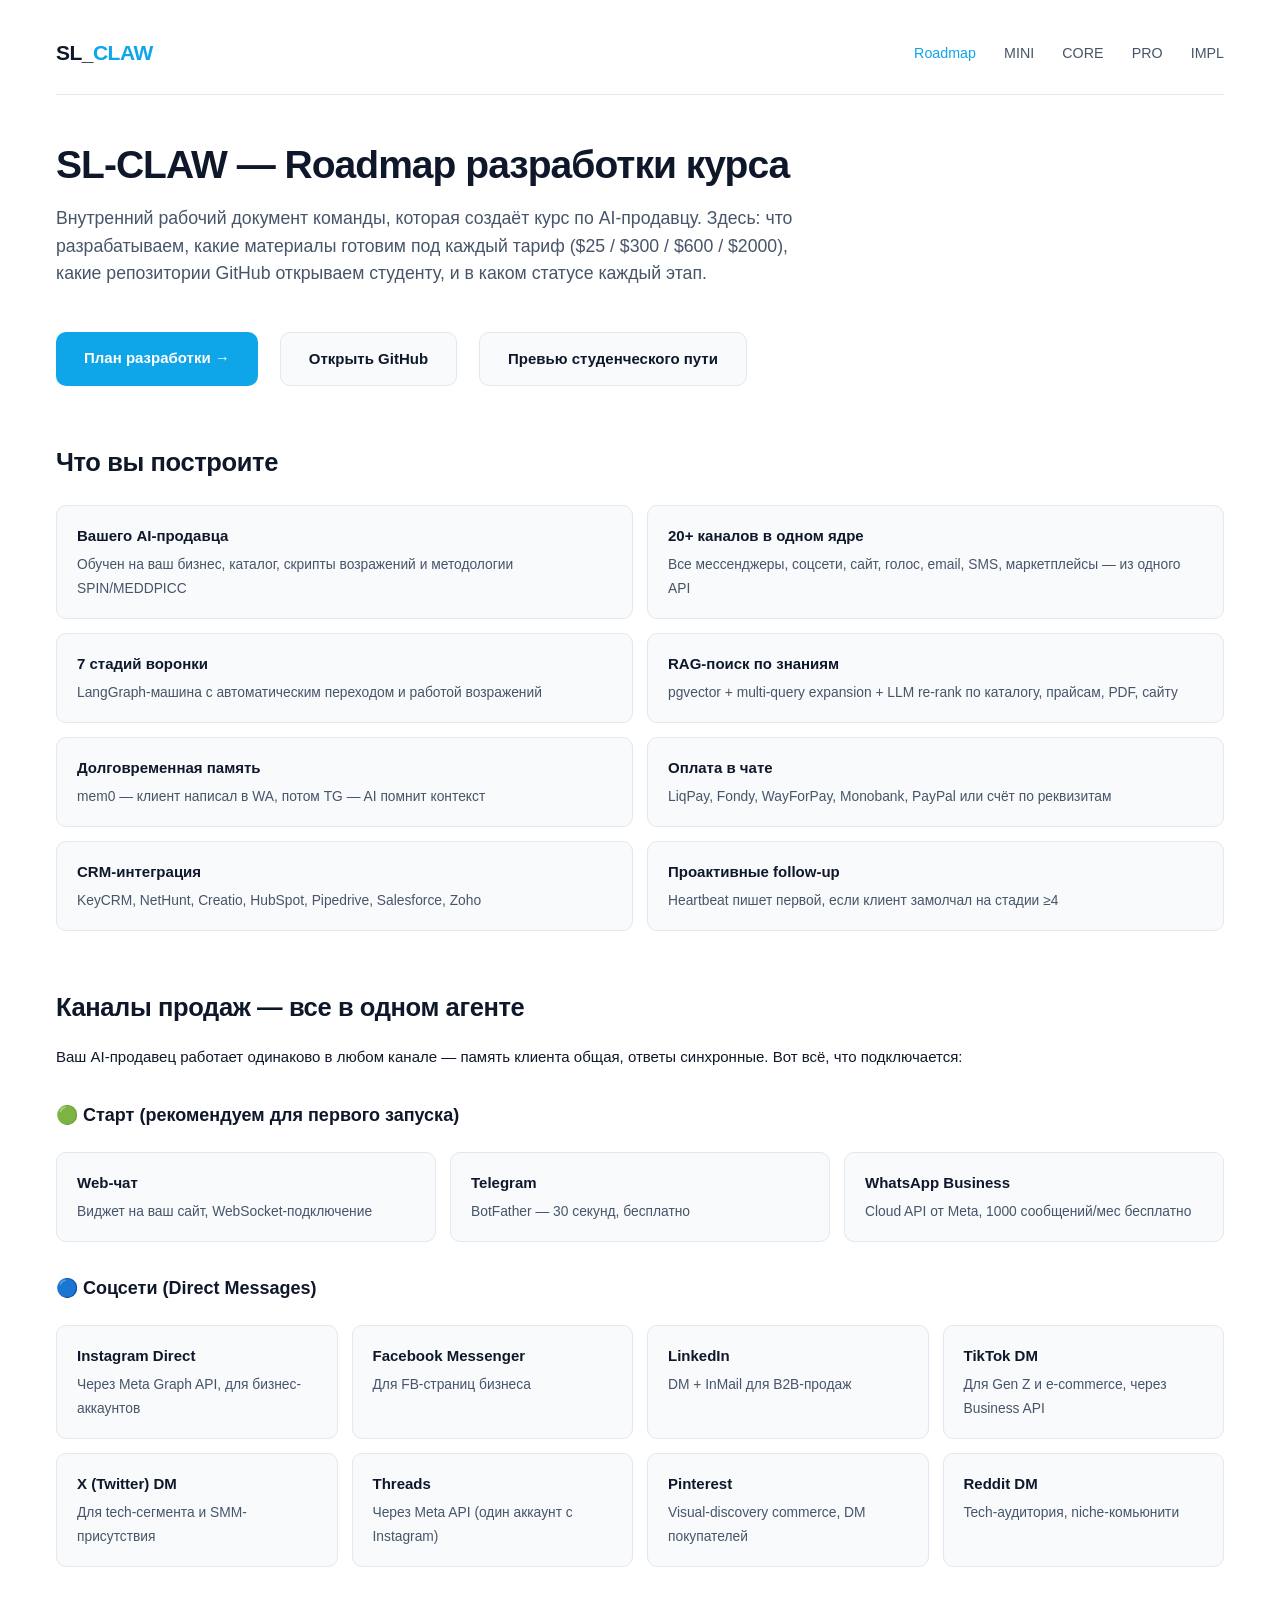
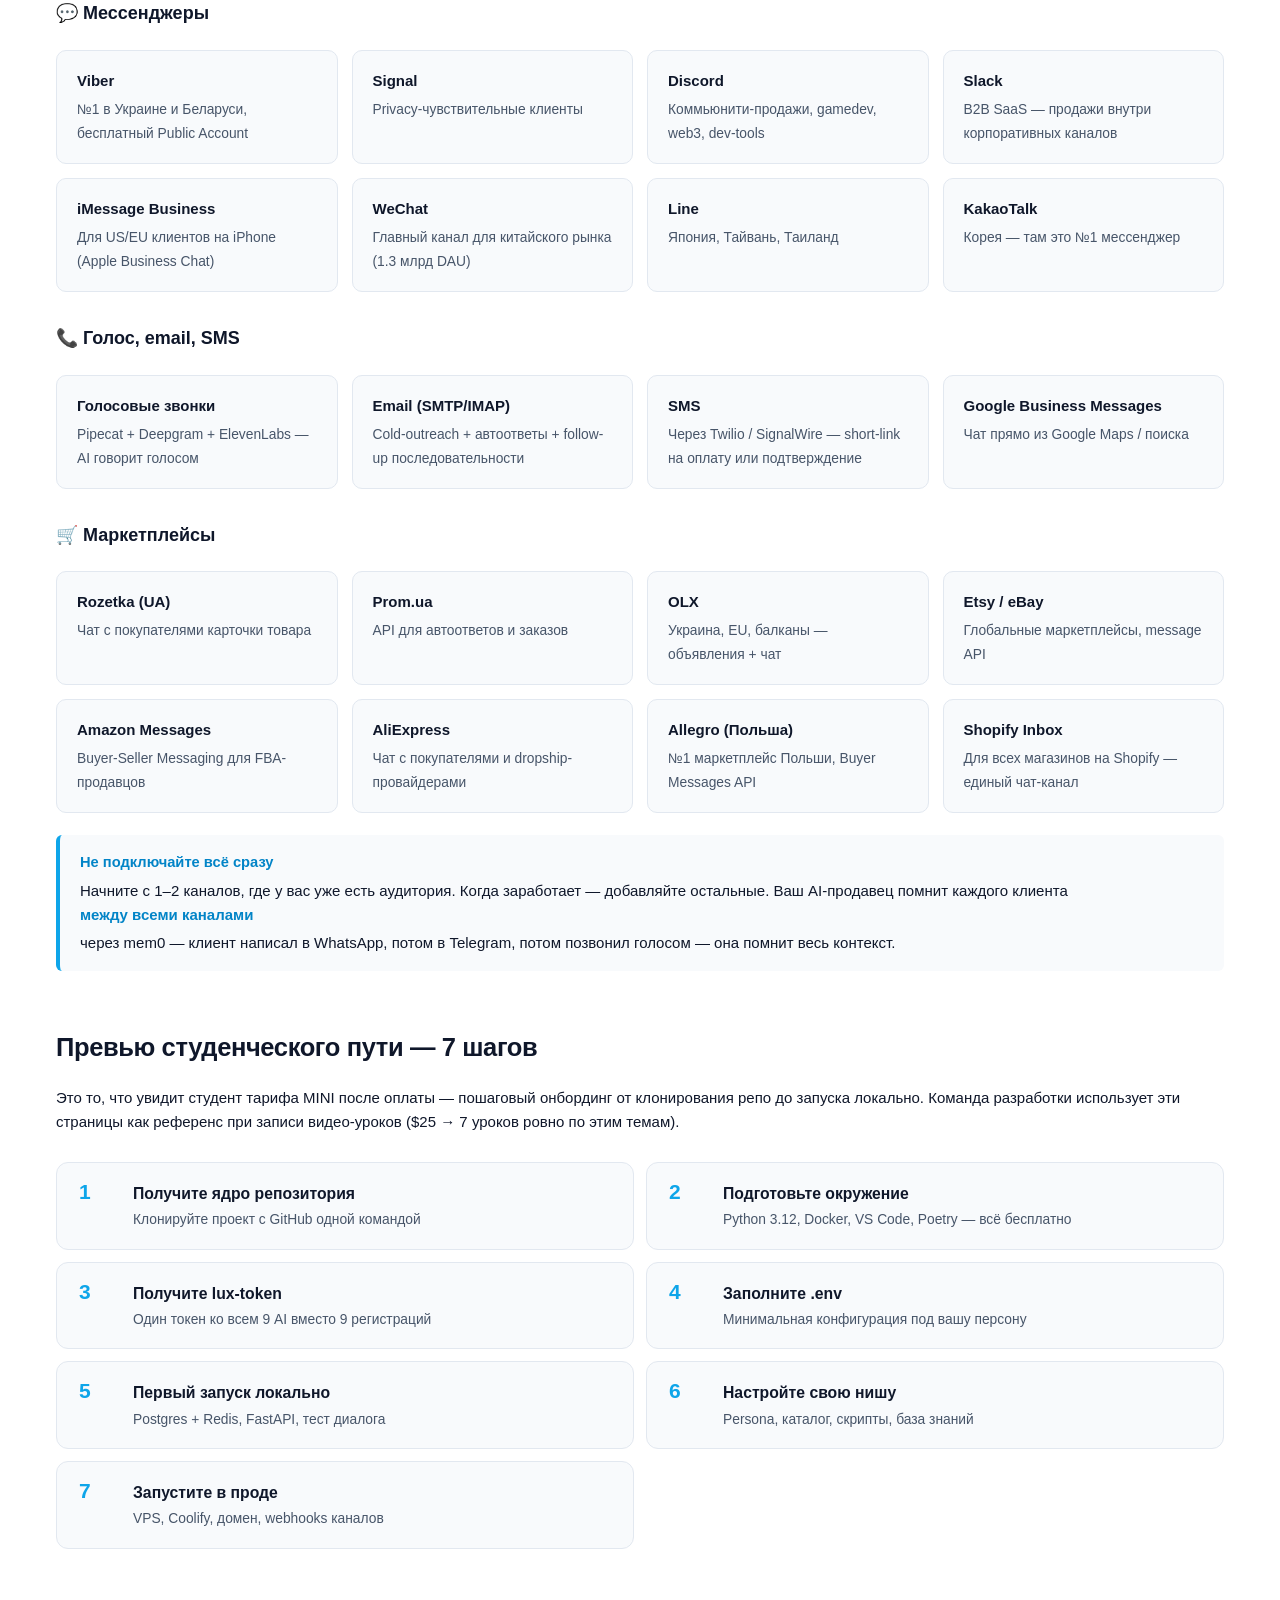
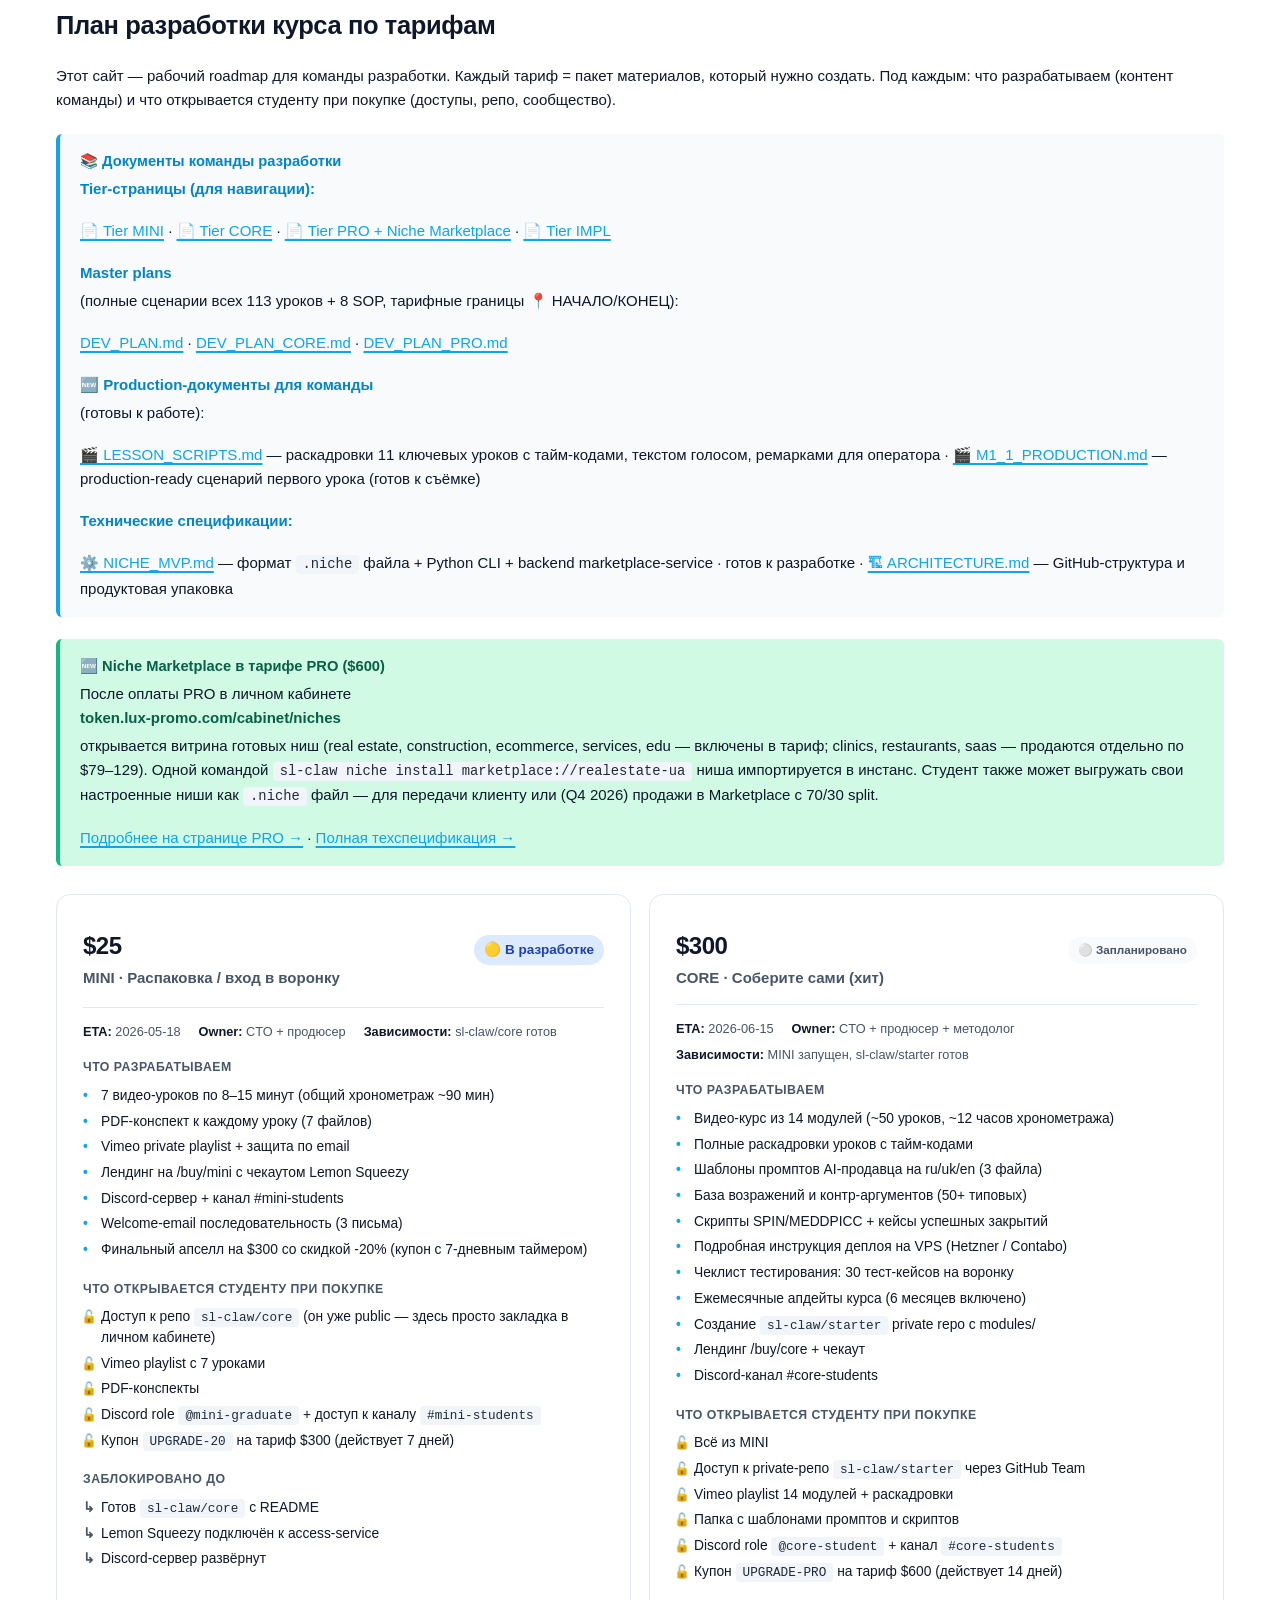
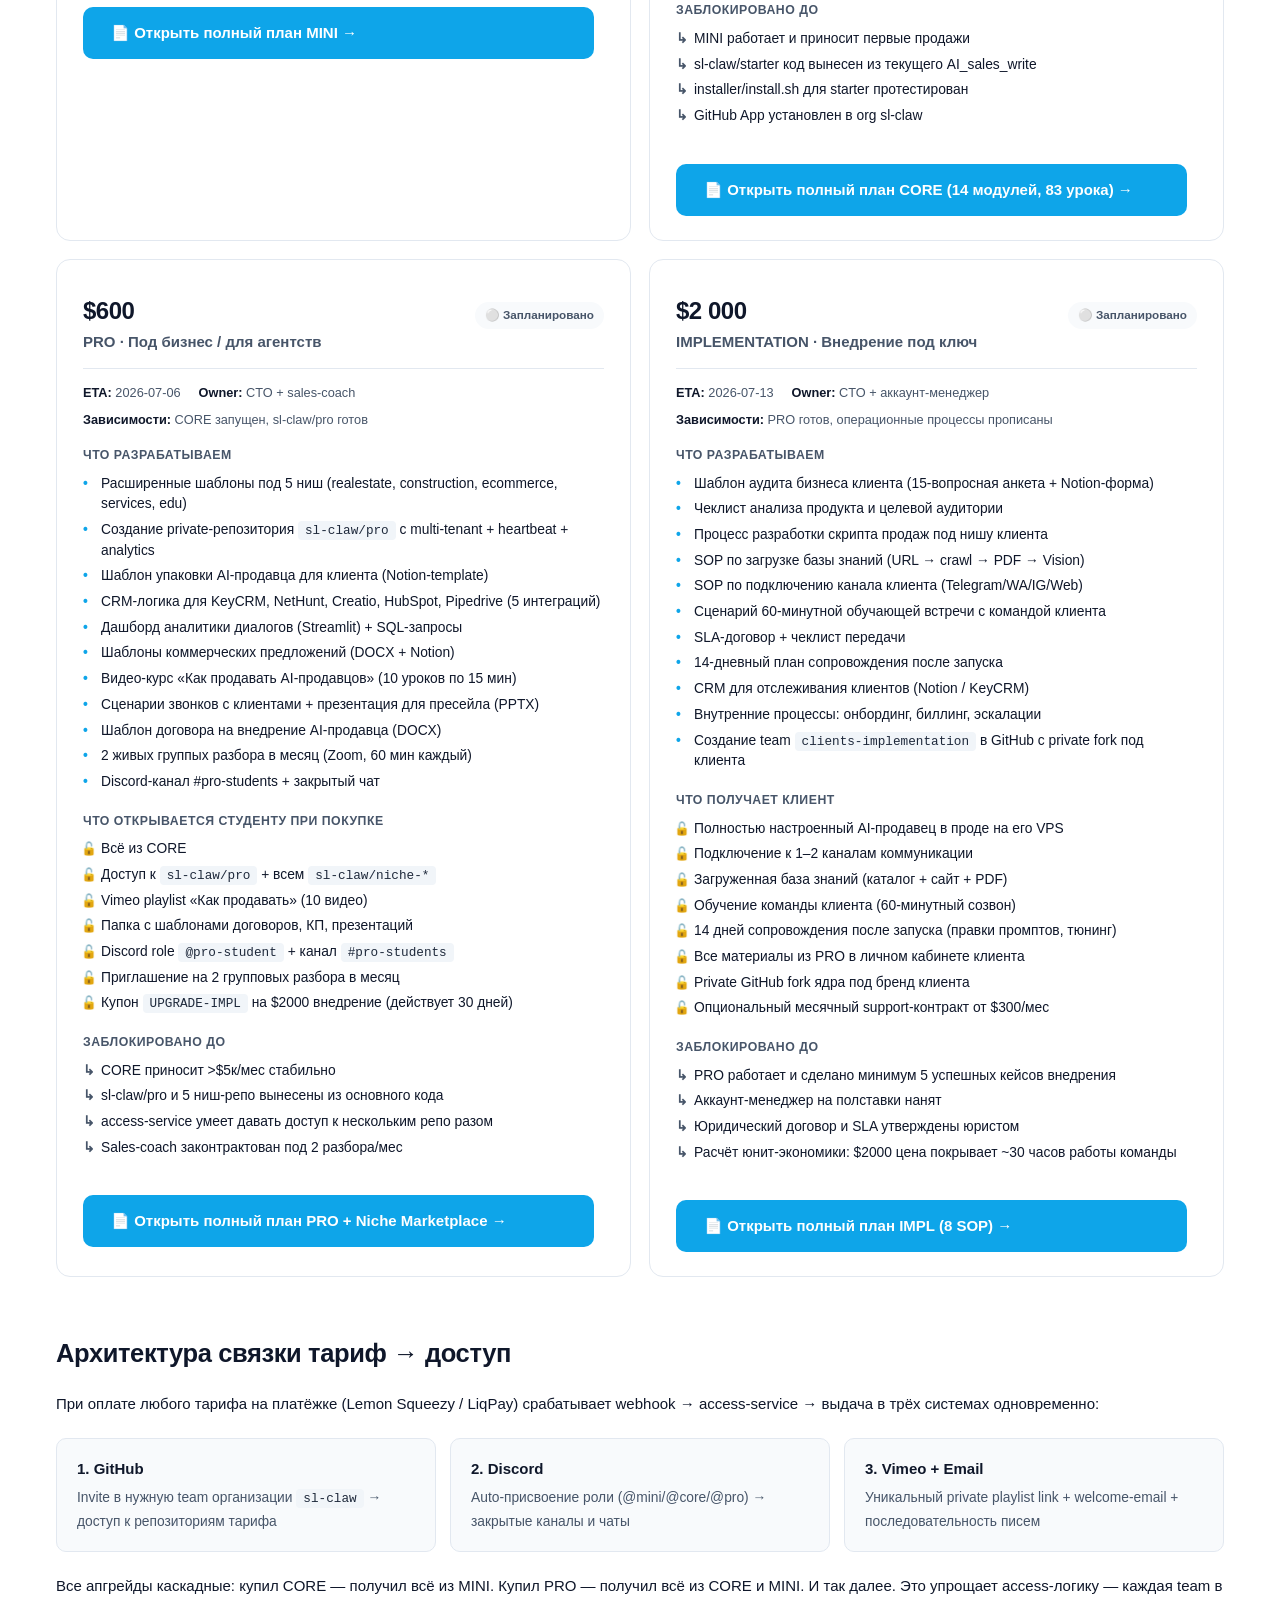
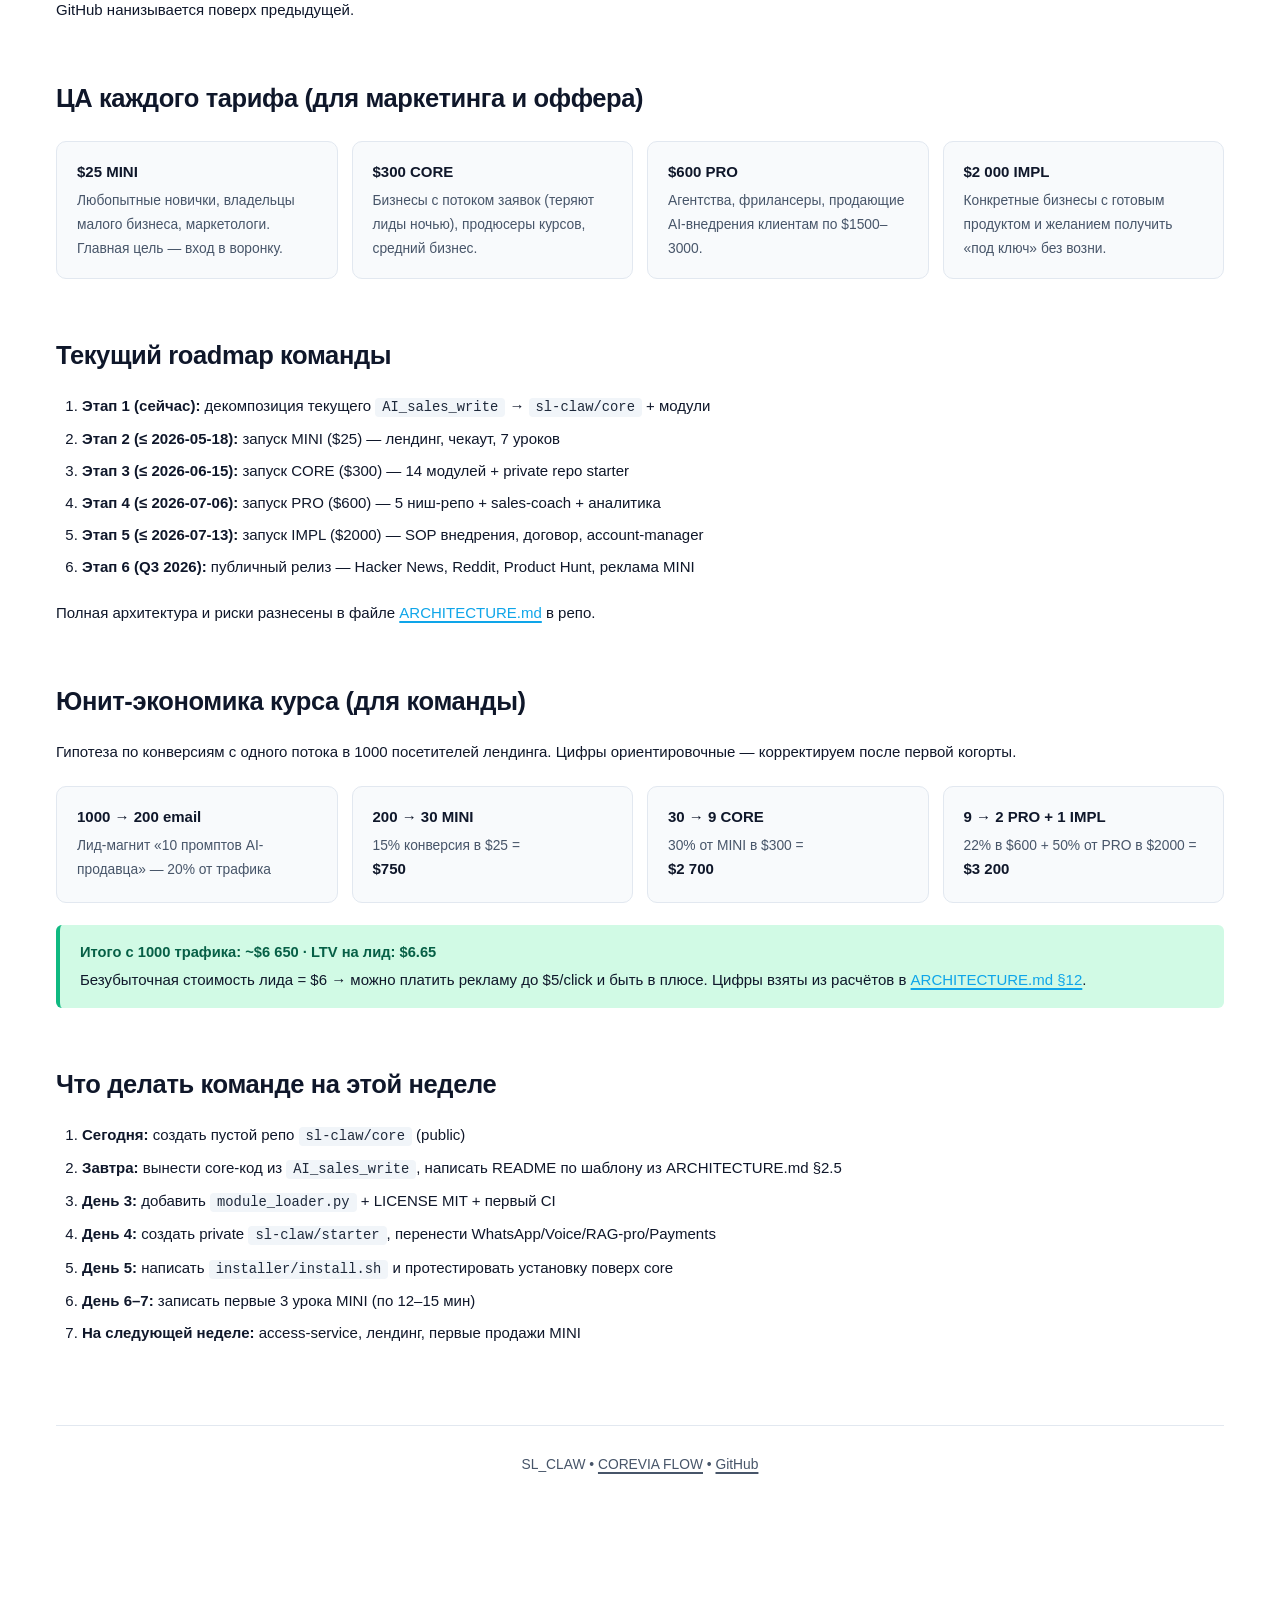
==== commit 66512e7d: "Production docs: LESSON_SCRIPTS.md (11 уроков с тайм-кодами) + NICHE_MVP.md (Python CLI + backend) +" ====
--- a/index.html
+++ b/index.html
@@ -299,21 +299,36 @@
       <p>Этот сайт — рабочий roadmap для команды разработки. Каждый тариф = пакет материалов, который нужно создать. Под каждым: что разрабатываем (контент команды) и что открывается студенту при покупке (доступы, репо, сообщество).</p>
 
       <div class="callout">
-        <strong>📚 Полные сценарии уроков и SOP — на отдельных страницах</strong>
-        <p>Каждый тариф имеет свою страницу с подробной разбивкой всех уроков, статусами готовности, апсейл-триггерами и зависимостями:</p>
+        <strong>📚 Документы команды разработки</strong>
+        <p><strong>Tier-страницы (для навигации):</strong></p>
         <p>
-          <a href="tier-mini.html"><strong>📄 Tier MINI</strong> — 7 уроков, 90 мин</a> ·
-          <a href="tier-core.html"><strong>📄 Tier CORE</strong> — 14 модулей, ~83 урока, 12 ч</a> ·
-          <a href="tier-pro.html"><strong>📄 Tier PRO + Niche Marketplace</strong> — 9 модулей, ~30 уроков</a> ·
-          <a href="tier-impl.html"><strong>📄 Tier IMPL</strong> — 8 SOP-процессов</a>
+          <a href="tier-mini.html">📄 Tier MINI</a> ·
+          <a href="tier-core.html">📄 Tier CORE</a> ·
+          <a href="tier-pro.html">📄 Tier PRO + Niche Marketplace</a> ·
+          <a href="tier-impl.html">📄 Tier IMPL</a>
         </p>
-        <p>Plain-markdown в репо (для команды разработки): <a href="https://github.com/sl-claw/sl_claw_roadmapp/blob/main/DEV_PLAN.md" target="_blank" rel="noopener">DEV_PLAN.md</a> · <a href="https://github.com/sl-claw/sl_claw_roadmapp/blob/main/DEV_PLAN_CORE.md" target="_blank" rel="noopener">DEV_PLAN_CORE.md</a> · <a href="https://github.com/sl-claw/sl_claw_roadmapp/blob/main/DEV_PLAN_PRO.md" target="_blank" rel="noopener">DEV_PLAN_PRO.md</a></p>
+        <p><strong>Master plans</strong> (полные сценарии всех 113 уроков + 8 SOP, тарифные границы 📍 НАЧАЛО/КОНЕЦ):</p>
+        <p>
+          <a href="https://github.com/sl-claw/sl_claw_roadmapp/blob/main/DEV_PLAN.md" target="_blank" rel="noopener">DEV_PLAN.md</a> ·
+          <a href="https://github.com/sl-claw/sl_claw_roadmapp/blob/main/DEV_PLAN_CORE.md" target="_blank" rel="noopener">DEV_PLAN_CORE.md</a> ·
+          <a href="https://github.com/sl-claw/sl_claw_roadmapp/blob/main/DEV_PLAN_PRO.md" target="_blank" rel="noopener">DEV_PLAN_PRO.md</a>
+        </p>
+        <p><strong>🆕 Production-документы для команды</strong> (готовы к работе):</p>
+        <p>
+          <a href="https://github.com/sl-claw/sl_claw_roadmapp/blob/main/LESSON_SCRIPTS.md" target="_blank" rel="noopener">🎬 LESSON_SCRIPTS.md</a> — раскадровки 11 ключевых уроков с тайм-кодами, текстом голосом, ремарками для оператора ·
+          <a href="https://github.com/sl-claw/sl_claw_roadmapp/blob/main/M1_1_PRODUCTION.md" target="_blank" rel="noopener">🎬 M1_1_PRODUCTION.md</a> — production-ready сценарий первого урока (готов к съёмке)
+        </p>
+        <p><strong>Технические спецификации:</strong></p>
+        <p>
+          <a href="https://github.com/sl-claw/sl_claw_roadmapp/blob/main/NICHE_MVP.md" target="_blank" rel="noopener">⚙️ NICHE_MVP.md</a> — формат <code>.niche</code> файла + Python CLI + backend marketplace-service · готов к разработке ·
+          <a href="https://github.com/vimana-tcg/AI_sales_write/blob/main/ARCHITECTURE.md" target="_blank" rel="noopener">🏗 ARCHITECTURE.md</a> — GitHub-структура и продуктовая упаковка
+        </p>
       </div>
 
       <div class="callout success" style="margin-top: 18px;">
         <strong>🆕 Niche Marketplace в тарифе PRO ($600)</strong>
-        <p>После оплаты PRO в личном кабинете <strong>token.lux-promo.com/cabinet/niches</strong> открывается витрина готовых ниш (real estate, construction, ecommerce, services, edu — включены в тариф; clinics, restaurants, saas — продаются отдельно по $79–129). Одной кнопкой импортируются в инстанс через <code>/install niche-realestate</code>. Студент также может выгружать свои настроенные ниши как <code>.niche</code> файл — для передачи клиенту или (Q4 2026) продажи в Marketplace с 70/30 split.</p>
-        <p><a href="tier-pro.html#niche-marketplace">Подробнее на странице PRO →</a></p>
+        <p>После оплаты PRO в личном кабинете <strong>token.lux-promo.com/cabinet/niches</strong> открывается витрина готовых ниш (real estate, construction, ecommerce, services, edu — включены в тариф; clinics, restaurants, saas — продаются отдельно по $79–129). Одной командой <code>sl-claw niche install marketplace://realestate-ua</code> ниша импортируется в инстанс. Студент также может выгружать свои настроенные ниши как <code>.niche</code> файл — для передачи клиенту или (Q4 2026) продажи в Marketplace с 70/30 split.</p>
+        <p><a href="tier-pro.html#niche-marketplace">Подробнее на странице PRO →</a> · <a href="https://github.com/sl-claw/sl_claw_roadmapp/blob/main/NICHE_MVP.md" target="_blank" rel="noopener">Полная техспецификация →</a></p>
       </div>
 
       <div class="dev-tiers">
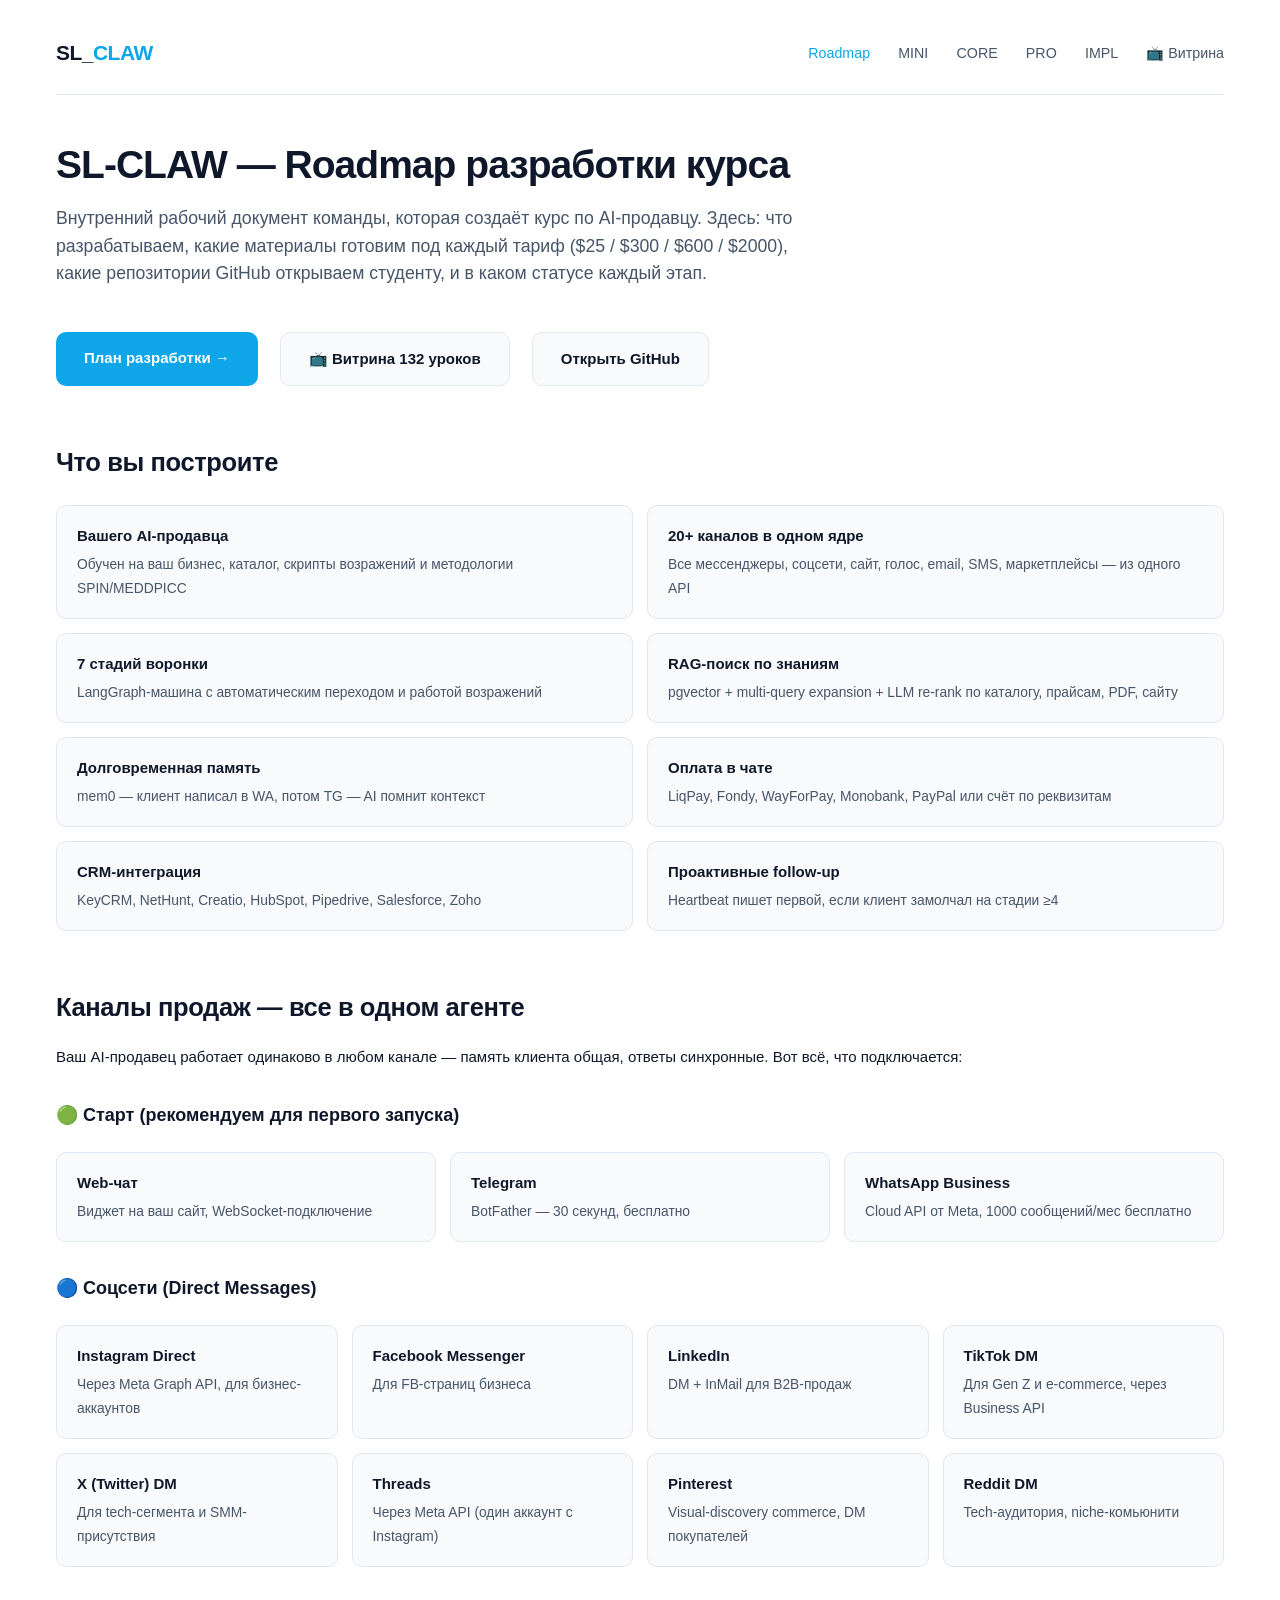
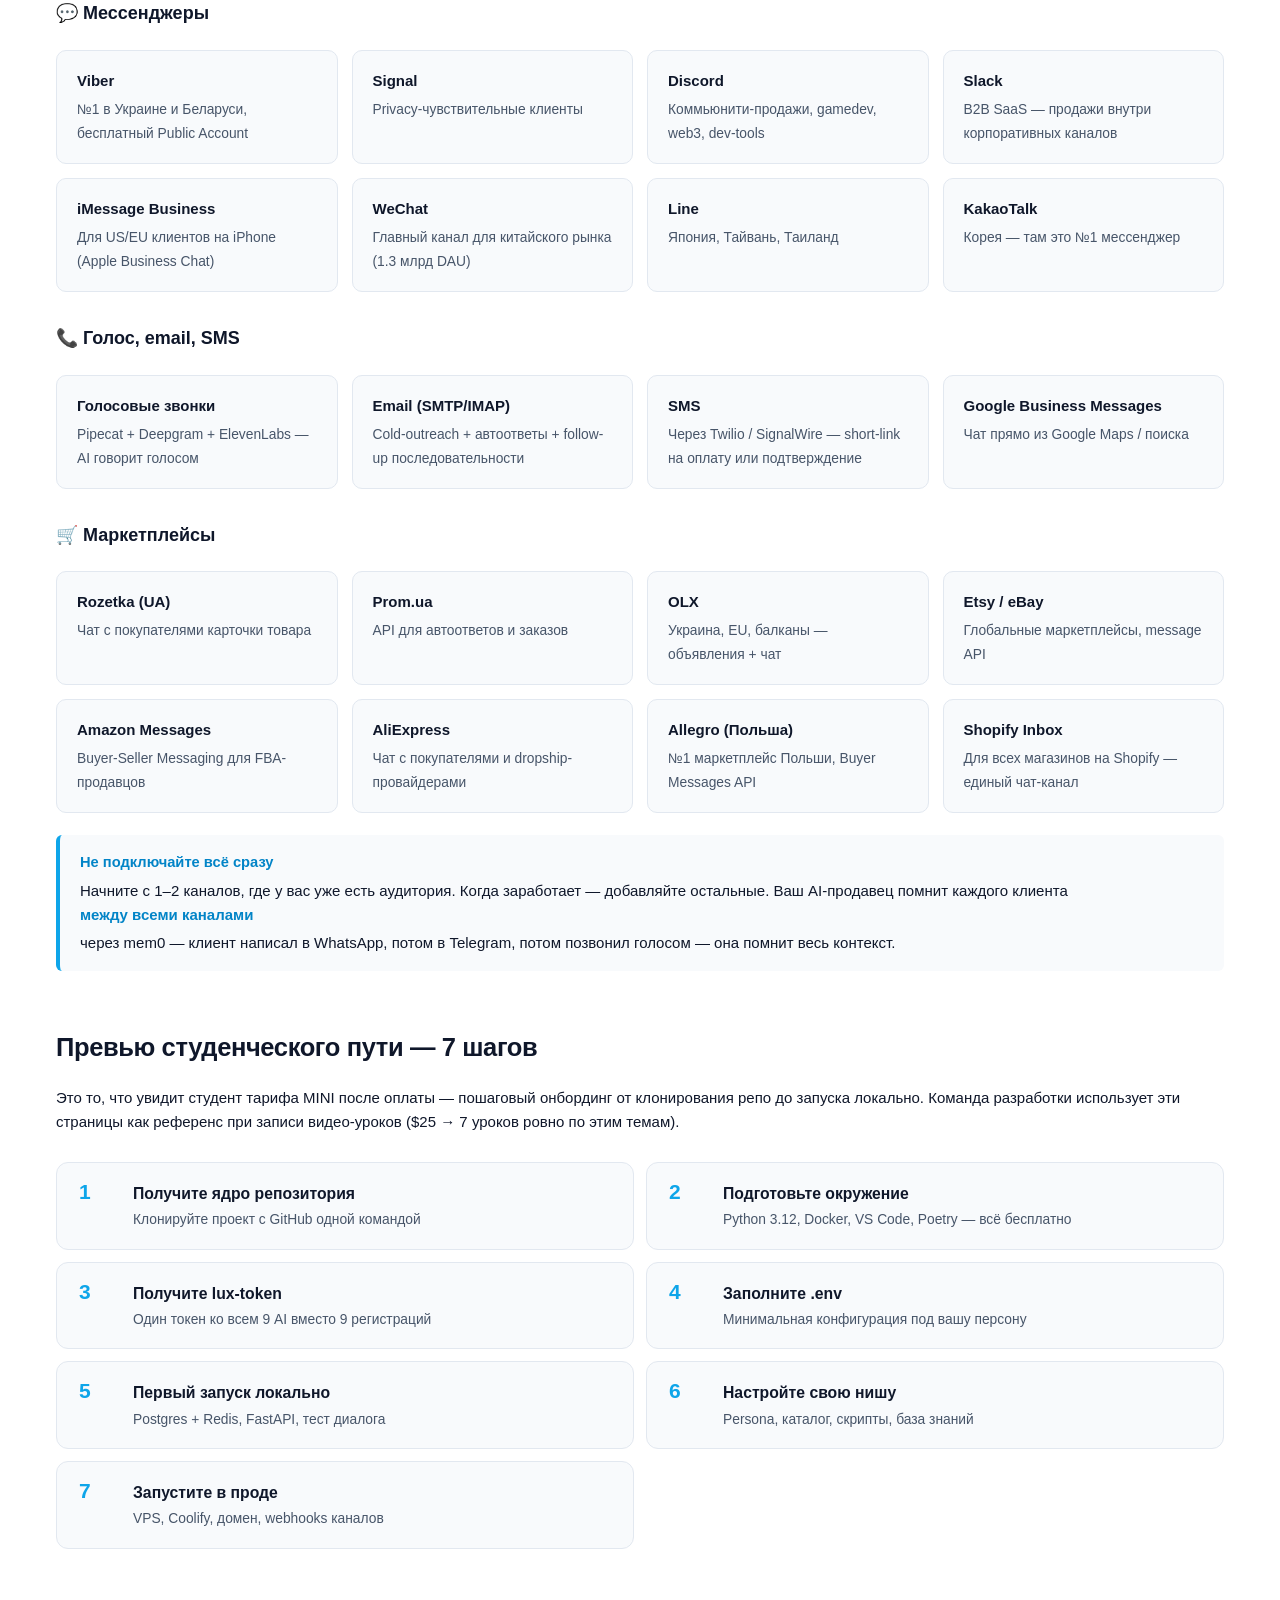
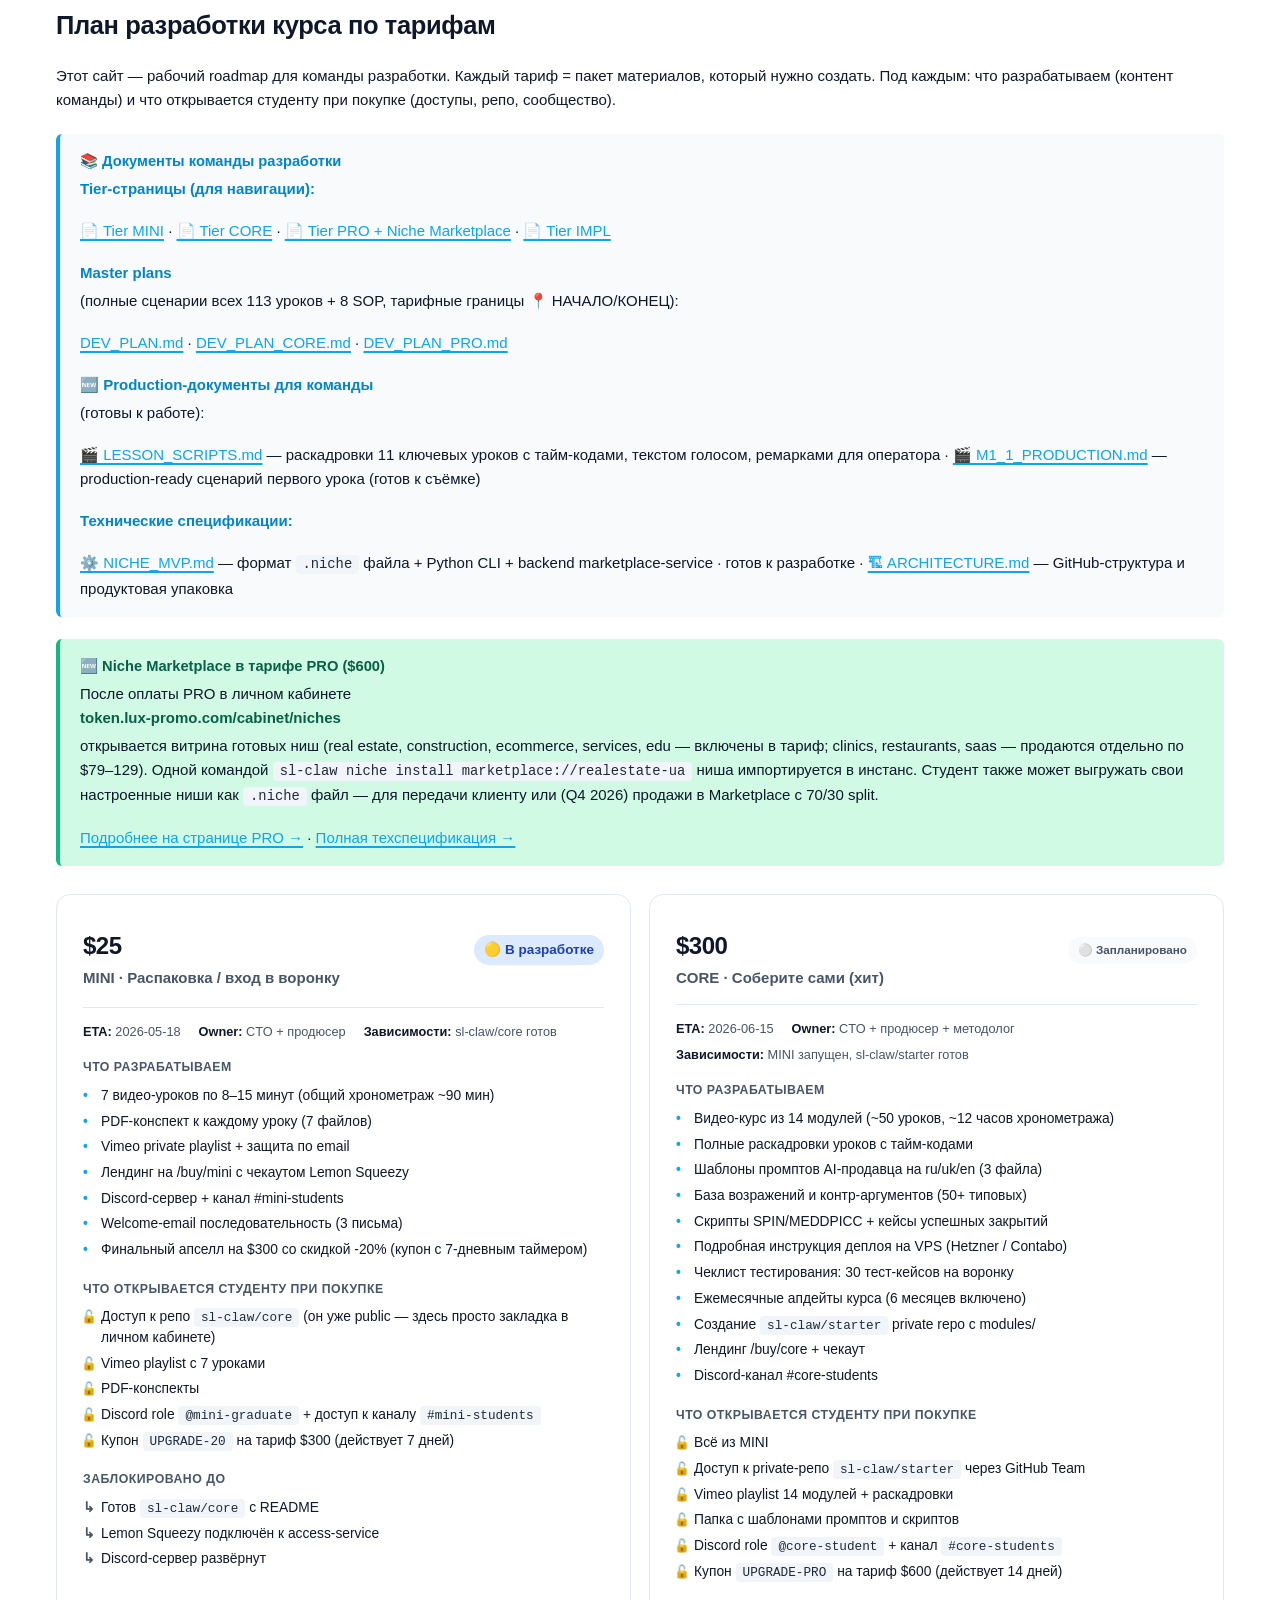
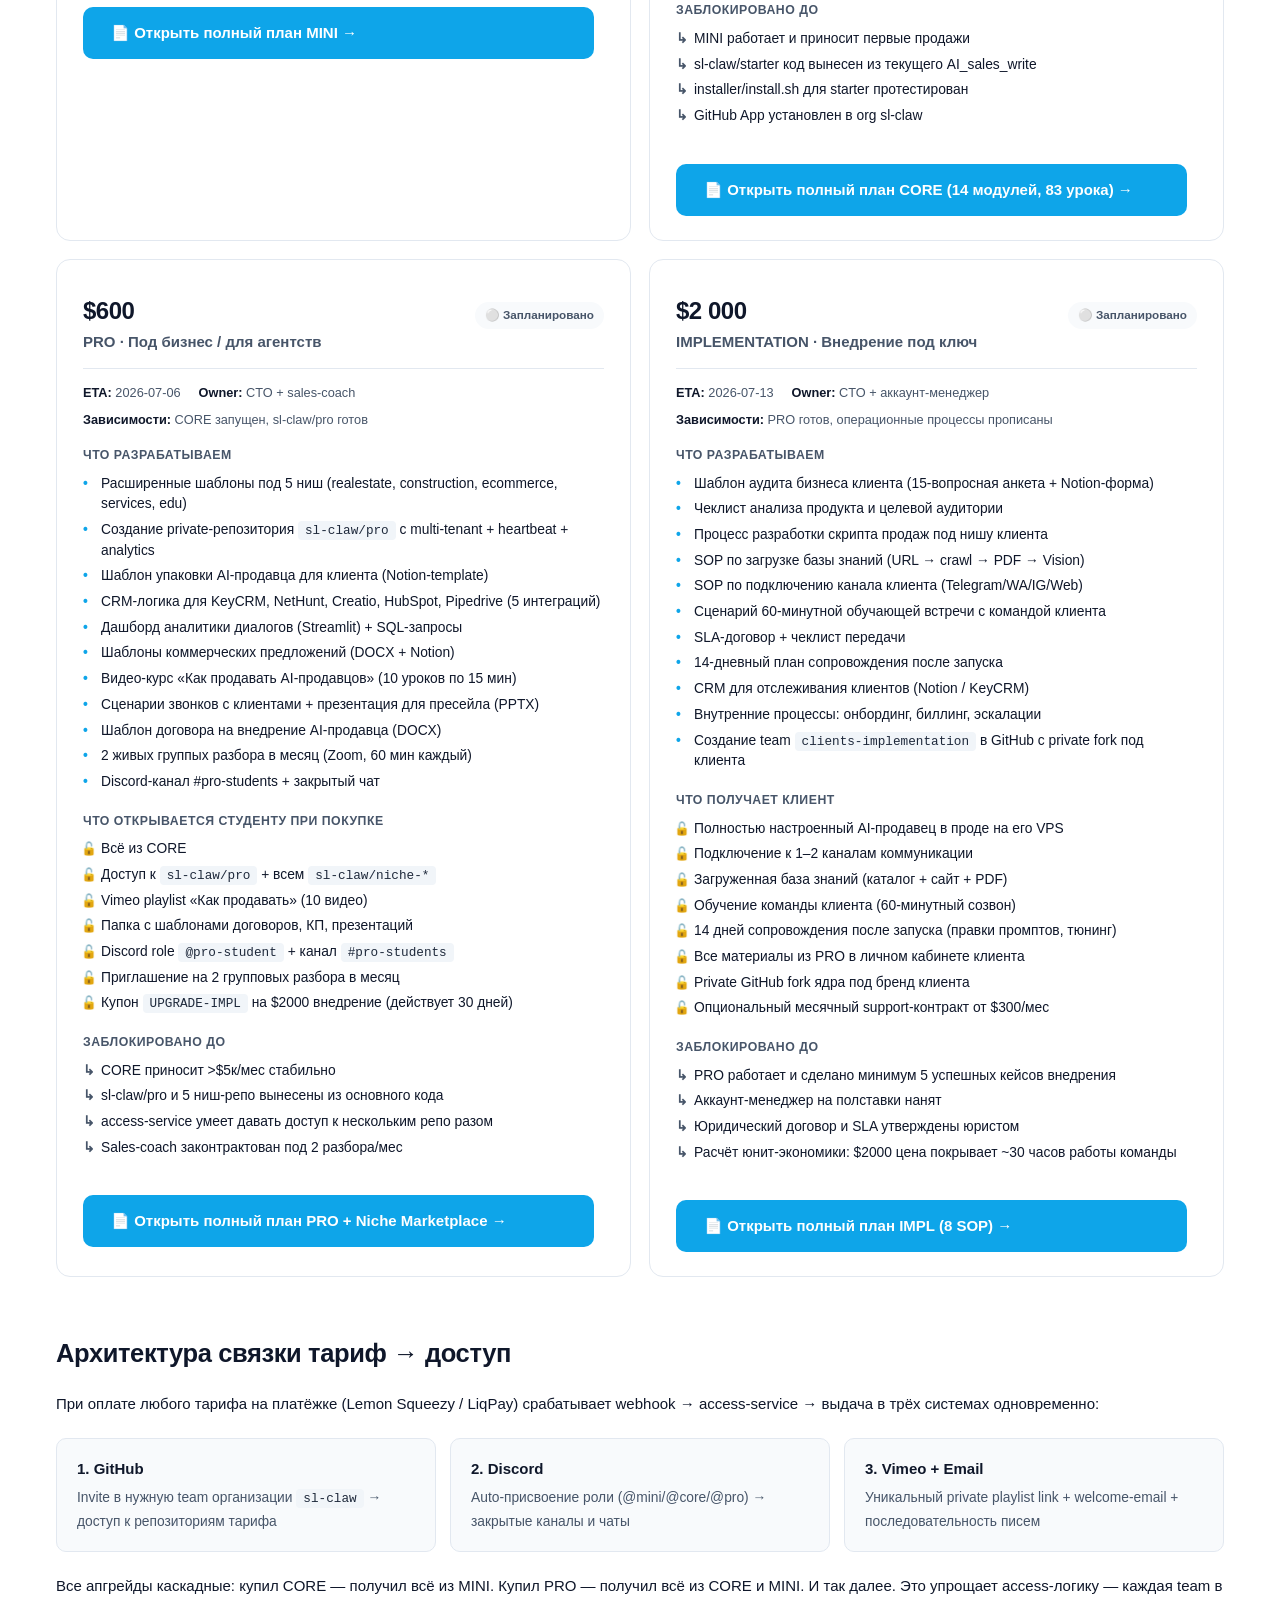
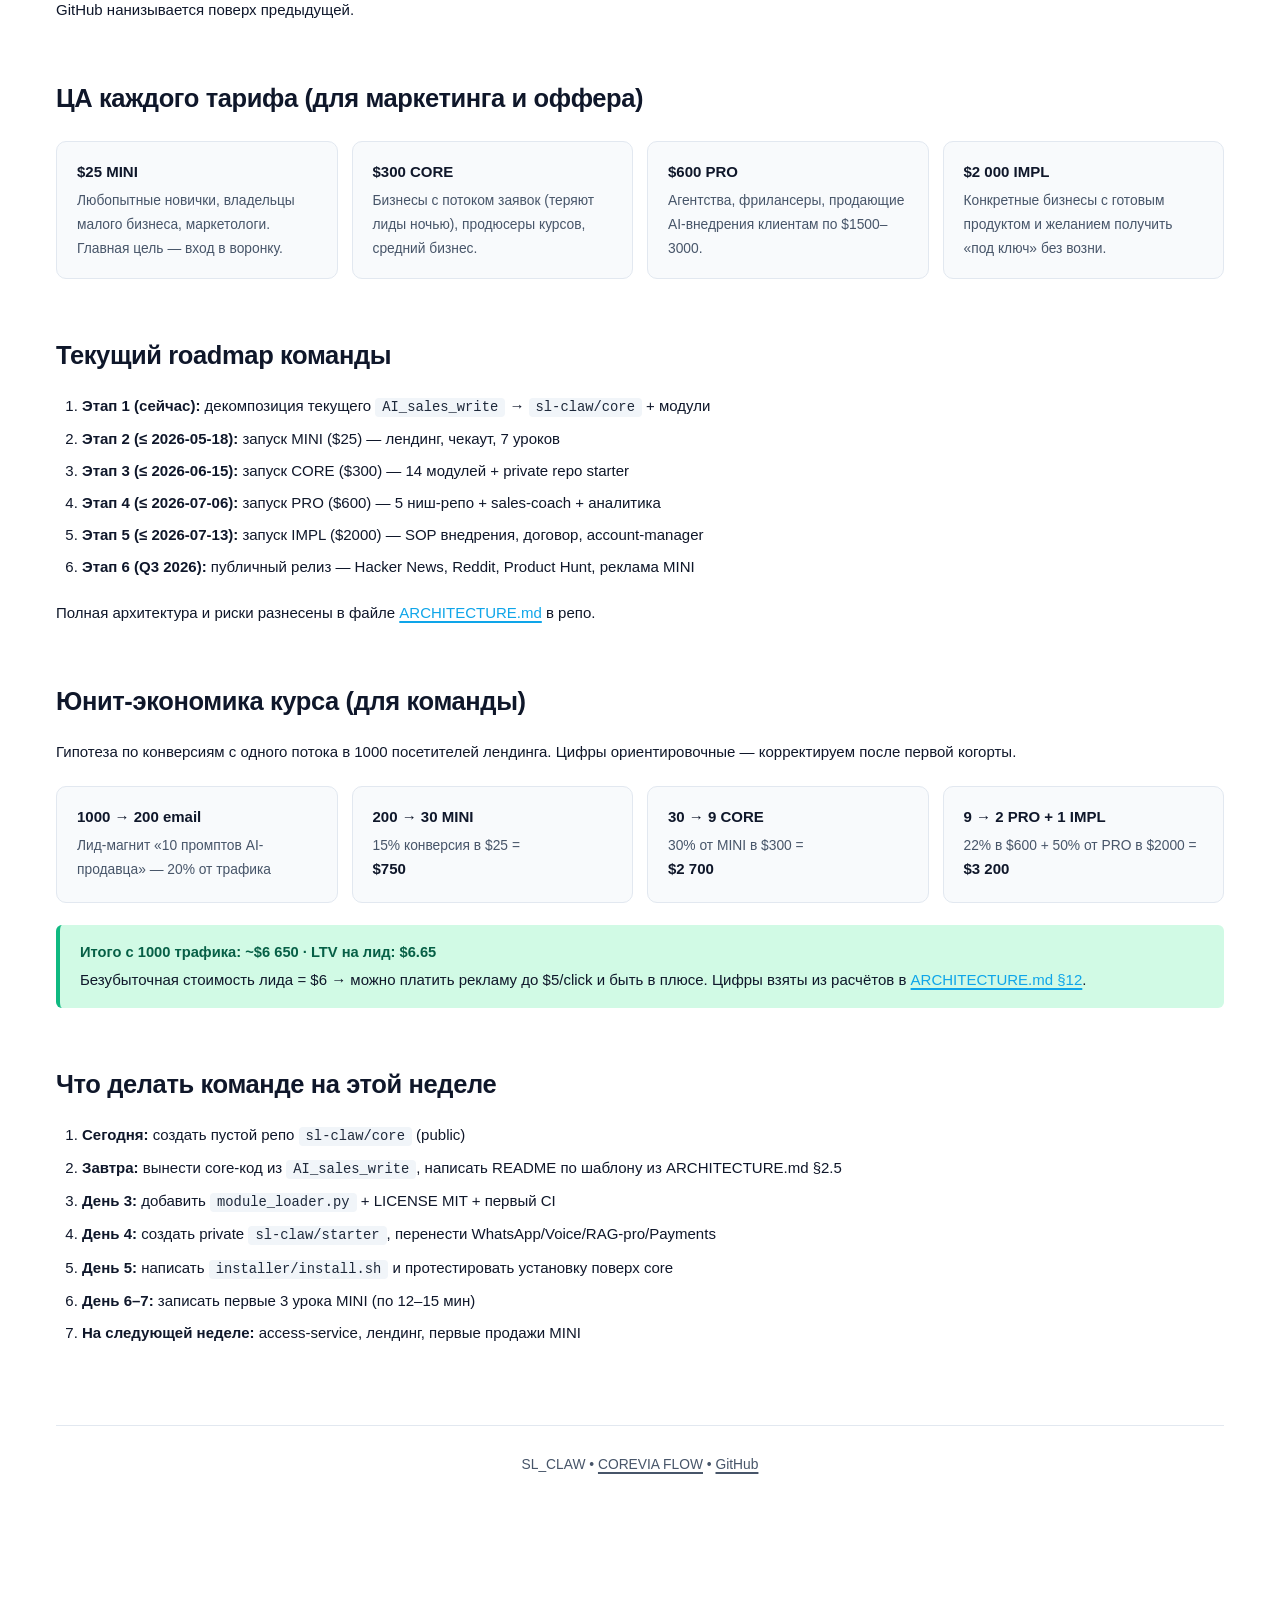
==== commit eab60c06: "Add /lessons — единая витрина 132 уроков с замочками и модалками сценариев + апгрейд-офер 50/00/000" ====
--- a/index.html
+++ b/index.html
@@ -18,6 +18,7 @@
         <a href="tier-core.html">CORE</a>
         <a href="tier-pro.html">PRO</a>
         <a href="tier-impl.html">IMPL</a>
+        <a href="lessons.html">📺 Витрина</a>
       </nav>
     </header>
 
@@ -33,8 +34,8 @@
 
         <div class="cta-row">
           <a href="#tarify" class="btn">План разработки →</a>
+          <a href="lessons.html" class="btn secondary">📺 Витрина 132 уроков</a>
           <a href="https://github.com/sl-claw/sl_claw_roadmapp" class="btn secondary" target="_blank" rel="noopener">Открыть GitHub</a>
-          <a href="step-1-clone.html" class="btn secondary">Превью студенческого пути</a>
         </div>
       </section>
 
--- a/styles.css
+++ b/styles.css
@@ -651,6 +651,420 @@
 @media (max-width: 600px) {
   .tier-banner { flex-direction: column; align-items: flex-start; }
   .tier-banner-stats { gap: 16px; }
+}
+
+/* ========== Lesson Carousel (витрина 128 уроков) ========== */
+
+.tier-section {
+  margin: 36px 0 48px;
+  padding-top: 12px;
+}
+
+.tier-section-head {
+  display: flex;
+  align-items: center;
+  justify-content: space-between;
+  flex-wrap: wrap;
+  gap: 14px;
+  padding: 16px 22px;
+  border-radius: 12px;
+  margin-bottom: 18px;
+}
+
+.tier-section-head.mini { background: linear-gradient(135deg, #d1fae5 0%, #a7f3d0 100%); }
+.tier-section-head.core { background: linear-gradient(135deg, #dbeafe 0%, #bfdbfe 100%); }
+.tier-section-head.pro  { background: linear-gradient(135deg, #ede9fe 0%, #ddd6fe 100%); }
+.tier-section-head.impl { background: linear-gradient(135deg, #fef9c3 0%, #fde68a 100%); }
+
+.tier-section-head .left {
+  display: flex; align-items: baseline; gap: 14px; flex-wrap: wrap;
+}
+
+.tier-section-head .badge {
+  font-size: 0.75rem;
+  font-weight: 700;
+  padding: 4px 10px;
+  background: white;
+  border-radius: 999px;
+  text-transform: uppercase;
+  letter-spacing: 0.05em;
+}
+
+.tier-section-head .name {
+  font-size: 1.1rem;
+  font-weight: 700;
+}
+
+.tier-section-head .stats {
+  font-size: 0.85rem;
+  color: var(--text-muted);
+}
+
+.tier-section-head .upgrade-cta {
+  background: var(--text);
+  color: white;
+  padding: 10px 18px;
+  border-radius: 8px;
+  font-size: 0.88rem;
+  font-weight: 600;
+  text-decoration: none;
+  white-space: nowrap;
+}
+
+.tier-section-head .upgrade-cta:hover {
+  background: var(--primary-dark);
+  color: white;
+}
+
+.tier-section-head .unlocked {
+  font-size: 0.85rem;
+  color: #065f46;
+  font-weight: 600;
+}
+
+.lessons-grid {
+  display: grid;
+  grid-template-columns: repeat(auto-fill, minmax(220px, 1fr));
+  gap: 12px;
+}
+
+.lesson-card {
+  position: relative;
+  background: white;
+  border: 1.5px solid var(--border);
+  border-radius: 12px;
+  padding: 14px 16px;
+  cursor: pointer;
+  transition: all 0.15s;
+  min-height: 130px;
+  display: flex;
+  flex-direction: column;
+  text-align: left;
+  font-family: inherit;
+  width: 100%;
+}
+
+.lesson-card:hover {
+  border-color: var(--primary);
+  transform: translateY(-2px);
+  box-shadow: 0 4px 16px rgba(14, 165, 233, 0.12);
+}
+
+.lesson-card.locked {
+  background: var(--bg-soft);
+  border-color: var(--border);
+  cursor: pointer;
+  opacity: 0.95;
+}
+
+.lesson-card.locked:hover {
+  border-color: var(--warning-bd);
+  background: white;
+}
+
+.lesson-card .lc-head {
+  display: flex;
+  justify-content: space-between;
+  align-items: flex-start;
+  gap: 8px;
+  margin-bottom: 8px;
+}
+
+.lesson-card .lc-id {
+  font-family: "SF Mono", Menlo, monospace;
+  font-size: 0.78rem;
+  color: var(--text-muted);
+  font-weight: 600;
+}
+
+.lesson-card .lc-time {
+  font-size: 0.75rem;
+  color: var(--text-muted);
+  white-space: nowrap;
+}
+
+.lesson-card .lc-title {
+  font-size: 0.95rem;
+  font-weight: 600;
+  color: var(--text);
+  line-height: 1.35;
+  margin-bottom: 8px;
+  flex: 1;
+}
+
+.lesson-card .lc-desc {
+  font-size: 0.78rem;
+  color: var(--text-muted);
+  line-height: 1.4;
+  margin-bottom: 8px;
+  flex: 1;
+}
+
+.lesson-card .lc-foot {
+  display: flex;
+  justify-content: space-between;
+  align-items: center;
+  gap: 6px;
+  margin-top: auto;
+}
+
+.lesson-card .lc-status {
+  font-size: 0.7rem;
+  padding: 2px 8px;
+  border-radius: 999px;
+  font-weight: 600;
+}
+
+.lesson-card .lc-status.planned   { background: var(--bg-soft);  color: var(--text-muted); border: 1px solid var(--border); }
+.lesson-card .lc-status.progress  { background: #dbeafe;          color: #1e40af; }
+.lesson-card .lc-status.done      { background: var(--success-bg); color: #065f46; }
+.lesson-card .lc-status.featured  { background: #fef9c3;          color: #854d0e; }
+
+.lesson-card.locked .lc-title,
+.lesson-card.locked .lc-desc,
+.lesson-card.locked .lc-id {
+  filter: blur(2.5px);
+  user-select: none;
+}
+
+.lesson-card .lc-lock {
+  position: absolute;
+  top: 50%;
+  left: 50%;
+  transform: translate(-50%, -50%);
+  font-size: 1.6rem;
+  background: white;
+  border-radius: 50%;
+  width: 44px;
+  height: 44px;
+  display: flex;
+  align-items: center;
+  justify-content: center;
+  box-shadow: 0 2px 8px rgba(0, 0, 0, 0.15);
+  z-index: 2;
+  pointer-events: none;
+}
+
+.lesson-card .lc-key-badge {
+  position: absolute;
+  top: -6px;
+  right: 10px;
+  font-size: 0.7rem;
+  background: var(--gold-bd);
+  color: white;
+  padding: 2px 8px;
+  border-radius: 999px;
+  font-weight: 700;
+}
+
+/* ========== Modal (для сценария или офера) ========== */
+
+.modal-backdrop {
+  position: fixed;
+  inset: 0;
+  background: rgba(15, 23, 42, 0.55);
+  display: none;
+  align-items: center;
+  justify-content: center;
+  z-index: 1000;
+  padding: 20px;
+  backdrop-filter: blur(3px);
+}
+
+.modal-backdrop.show {
+  display: flex;
+  animation: fade-in 0.15s ease-out;
+}
+
+@keyframes fade-in { from { opacity: 0; } to { opacity: 1; } }
+
+.modal {
+  background: white;
+  border-radius: 16px;
+  max-width: 720px;
+  width: 100%;
+  max-height: 90vh;
+  overflow-y: auto;
+  padding: 28px 32px;
+  position: relative;
+  box-shadow: 0 16px 60px rgba(0, 0, 0, 0.3);
+}
+
+.modal-close {
+  position: absolute;
+  top: 14px;
+  right: 14px;
+  background: var(--bg-soft);
+  border: none;
+  width: 36px;
+  height: 36px;
+  border-radius: 50%;
+  font-size: 1.3rem;
+  cursor: pointer;
+  display: flex;
+  align-items: center;
+  justify-content: center;
+  color: var(--text-muted);
+  transition: background 0.15s;
+}
+
+.modal-close:hover {
+  background: var(--border);
+  color: var(--text);
+}
+
+.modal-tier-badge {
+  display: inline-block;
+  padding: 4px 12px;
+  border-radius: 999px;
+  font-size: 0.78rem;
+  font-weight: 700;
+  margin-bottom: 14px;
+  text-transform: uppercase;
+  letter-spacing: 0.04em;
+}
+
+.modal-tier-badge.mini { background: #d1fae5; color: #065f46; }
+.modal-tier-badge.core { background: #dbeafe; color: #1e40af; }
+.modal-tier-badge.pro  { background: #ede9fe; color: #5b21b6; }
+.modal-tier-badge.impl { background: #fef9c3; color: #854d0e; }
+
+.modal h2 {
+  margin-top: 4px;
+  margin-bottom: 8px;
+  font-size: 1.6rem;
+}
+
+.modal .modal-meta {
+  display: flex;
+  gap: 18px;
+  font-size: 0.88rem;
+  color: var(--text-muted);
+  margin-bottom: 22px;
+  flex-wrap: wrap;
+}
+
+.modal .modal-meta strong { color: var(--text); }
+
+.modal-section {
+  margin-bottom: 18px;
+}
+
+.modal-section h4 {
+  font-size: 0.78rem;
+  text-transform: uppercase;
+  letter-spacing: 0.06em;
+  color: var(--text-muted);
+  font-weight: 700;
+  margin-bottom: 6px;
+}
+
+.modal-section p {
+  font-size: 0.95rem;
+  margin-bottom: 0;
+}
+
+.modal-section ul {
+  margin: 4px 0 0 0;
+  padding-left: 20px;
+}
+
+.modal-section li {
+  font-size: 0.95rem;
+  margin-bottom: 4px;
+}
+
+.modal-quote {
+  background: var(--bg-soft);
+  border-left: 3px solid var(--primary);
+  padding: 12px 16px;
+  border-radius: 6px;
+  font-style: italic;
+  font-size: 0.92rem;
+  color: var(--text);
+}
+
+.modal-cta-row {
+  display: flex;
+  gap: 10px;
+  flex-wrap: wrap;
+  margin-top: 22px;
+  padding-top: 20px;
+  border-top: 1px solid var(--border);
+}
+
+/* Locked-modal оффер */
+.modal.upgrade-offer { text-align: center; padding: 40px 32px; }
+.modal.upgrade-offer .lock-emoji { font-size: 3rem; margin-bottom: 14px; }
+.modal.upgrade-offer h2 { font-size: 1.8rem; }
+.modal.upgrade-offer .price-big {
+  font-size: 3rem;
+  font-weight: 800;
+  color: var(--primary);
+  letter-spacing: -0.03em;
+  margin: 18px 0 6px;
+}
+.modal.upgrade-offer .price-note {
+  color: var(--text-muted);
+  font-size: 0.95rem;
+  margin-bottom: 24px;
+}
+.modal.upgrade-offer ul {
+  text-align: left;
+  margin-bottom: 26px;
+}
+.modal.upgrade-offer .btn { width: 100%; padding: 16px; font-size: 1.05rem; }
+
+/* ========== Filter toolbar ========== */
+
+.lessons-toolbar {
+  position: sticky;
+  top: 0;
+  background: white;
+  padding: 14px 0;
+  border-bottom: 1px solid var(--border);
+  margin: -8px 0 24px;
+  z-index: 50;
+  display: flex;
+  gap: 12px;
+  flex-wrap: wrap;
+  align-items: center;
+}
+
+.lessons-toolbar .filter-btn {
+  background: var(--bg-soft);
+  border: 1.5px solid var(--border);
+  padding: 8px 16px;
+  border-radius: 8px;
+  font-size: 0.9rem;
+  font-weight: 600;
+  cursor: pointer;
+  font-family: inherit;
+  color: var(--text);
+  transition: all 0.15s;
+}
+
+.lessons-toolbar .filter-btn:hover {
+  border-color: var(--primary);
+}
+
+.lessons-toolbar .filter-btn.active {
+  background: var(--primary);
+  color: white;
+  border-color: var(--primary);
+}
+
+.lessons-toolbar .stats {
+  margin-left: auto;
+  font-size: 0.85rem;
+  color: var(--text-muted);
+}
+
+@media (max-width: 600px) {
+  .lessons-grid { grid-template-columns: 1fr; }
+  .lessons-toolbar { padding: 10px 0; }
+  .modal { padding: 22px 18px; }
+  .modal.upgrade-offer { padding: 28px 22px; }
 }
 
 /* ========== Pricing tier cards (старые, оставляем для совместимости) ========== */
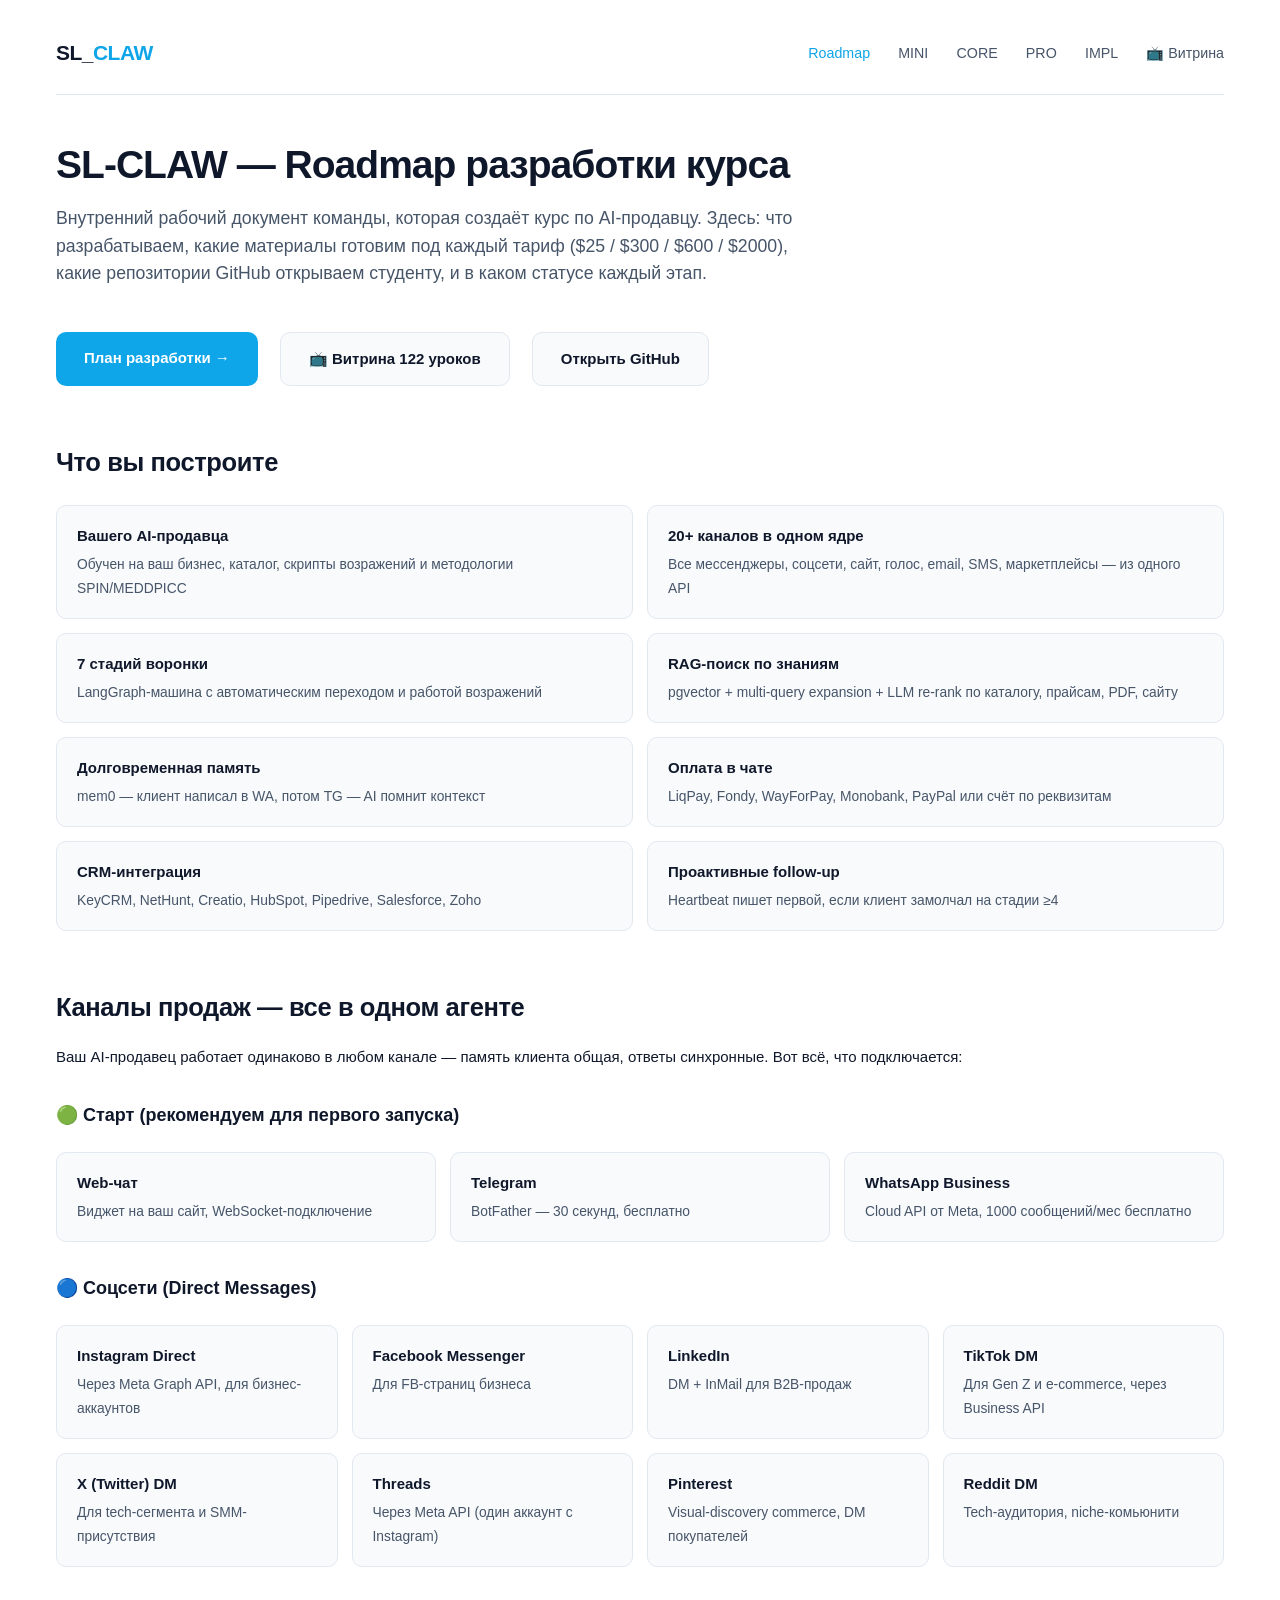
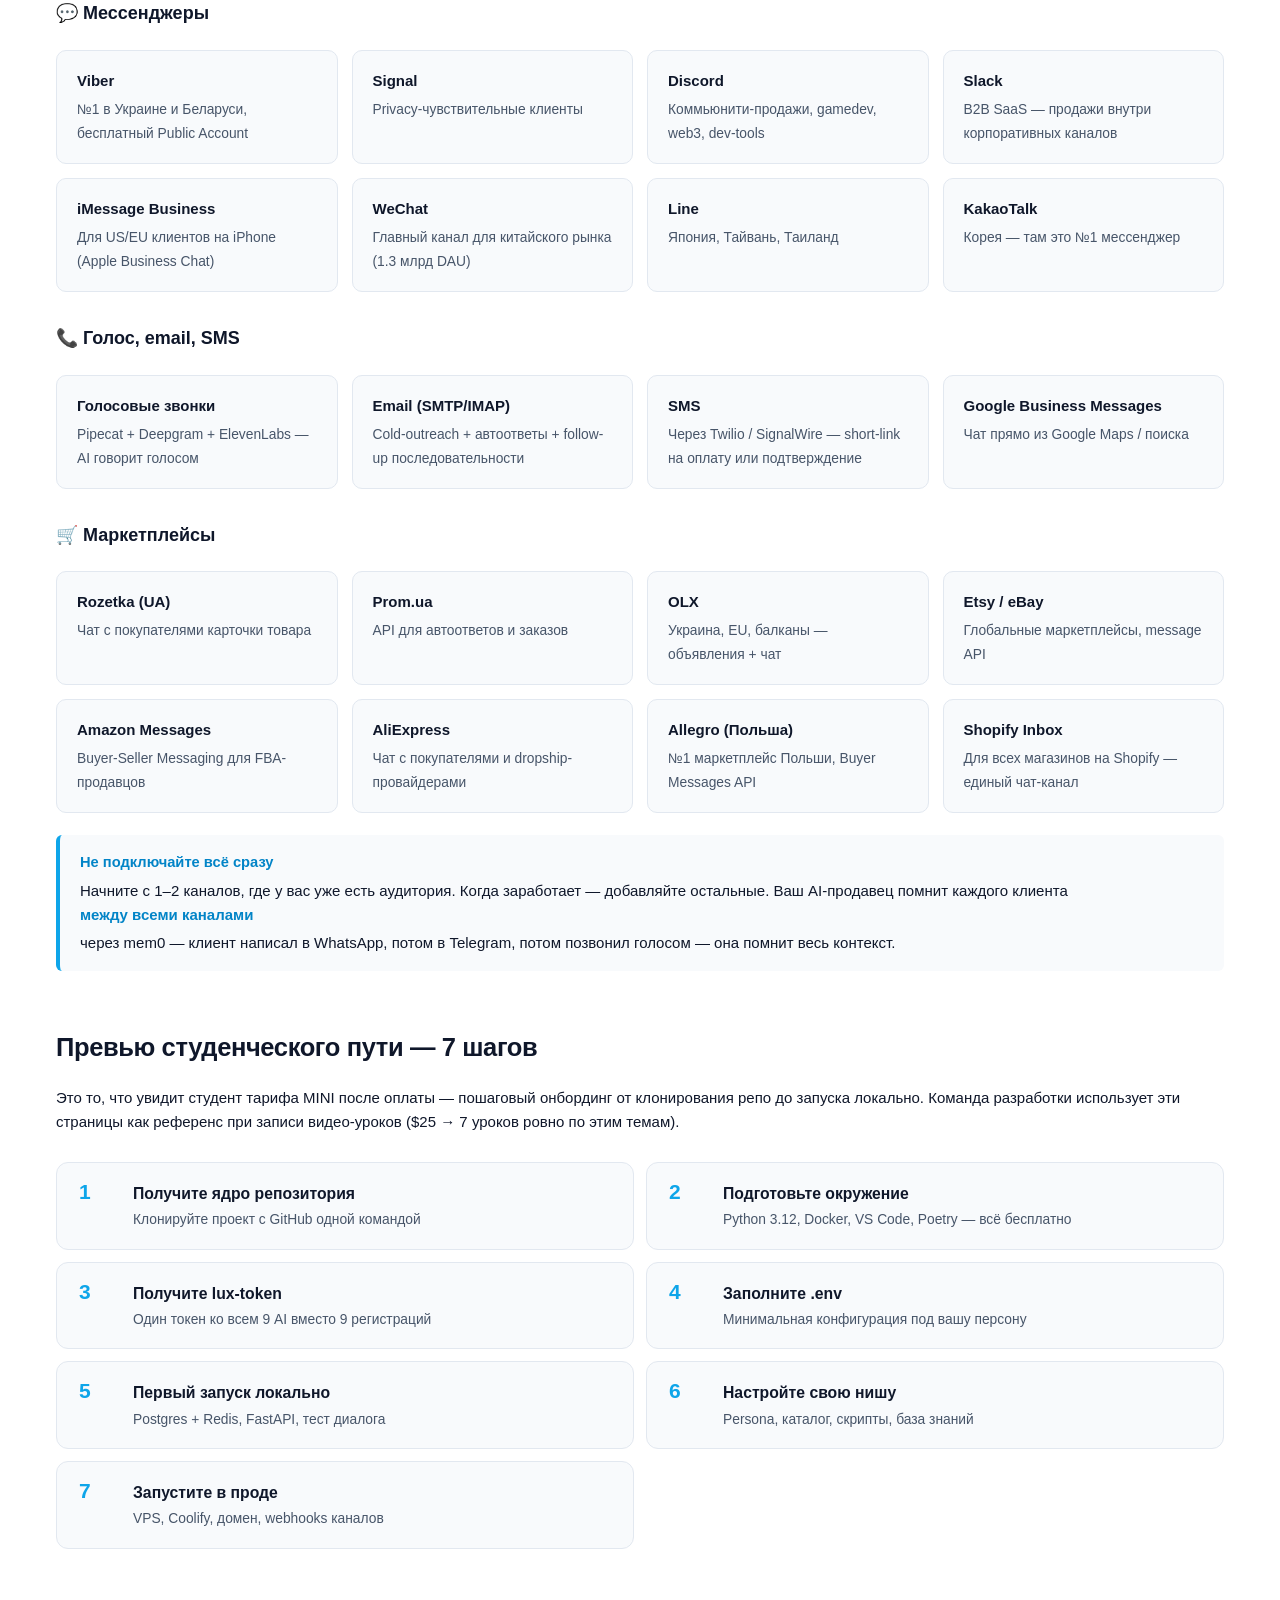
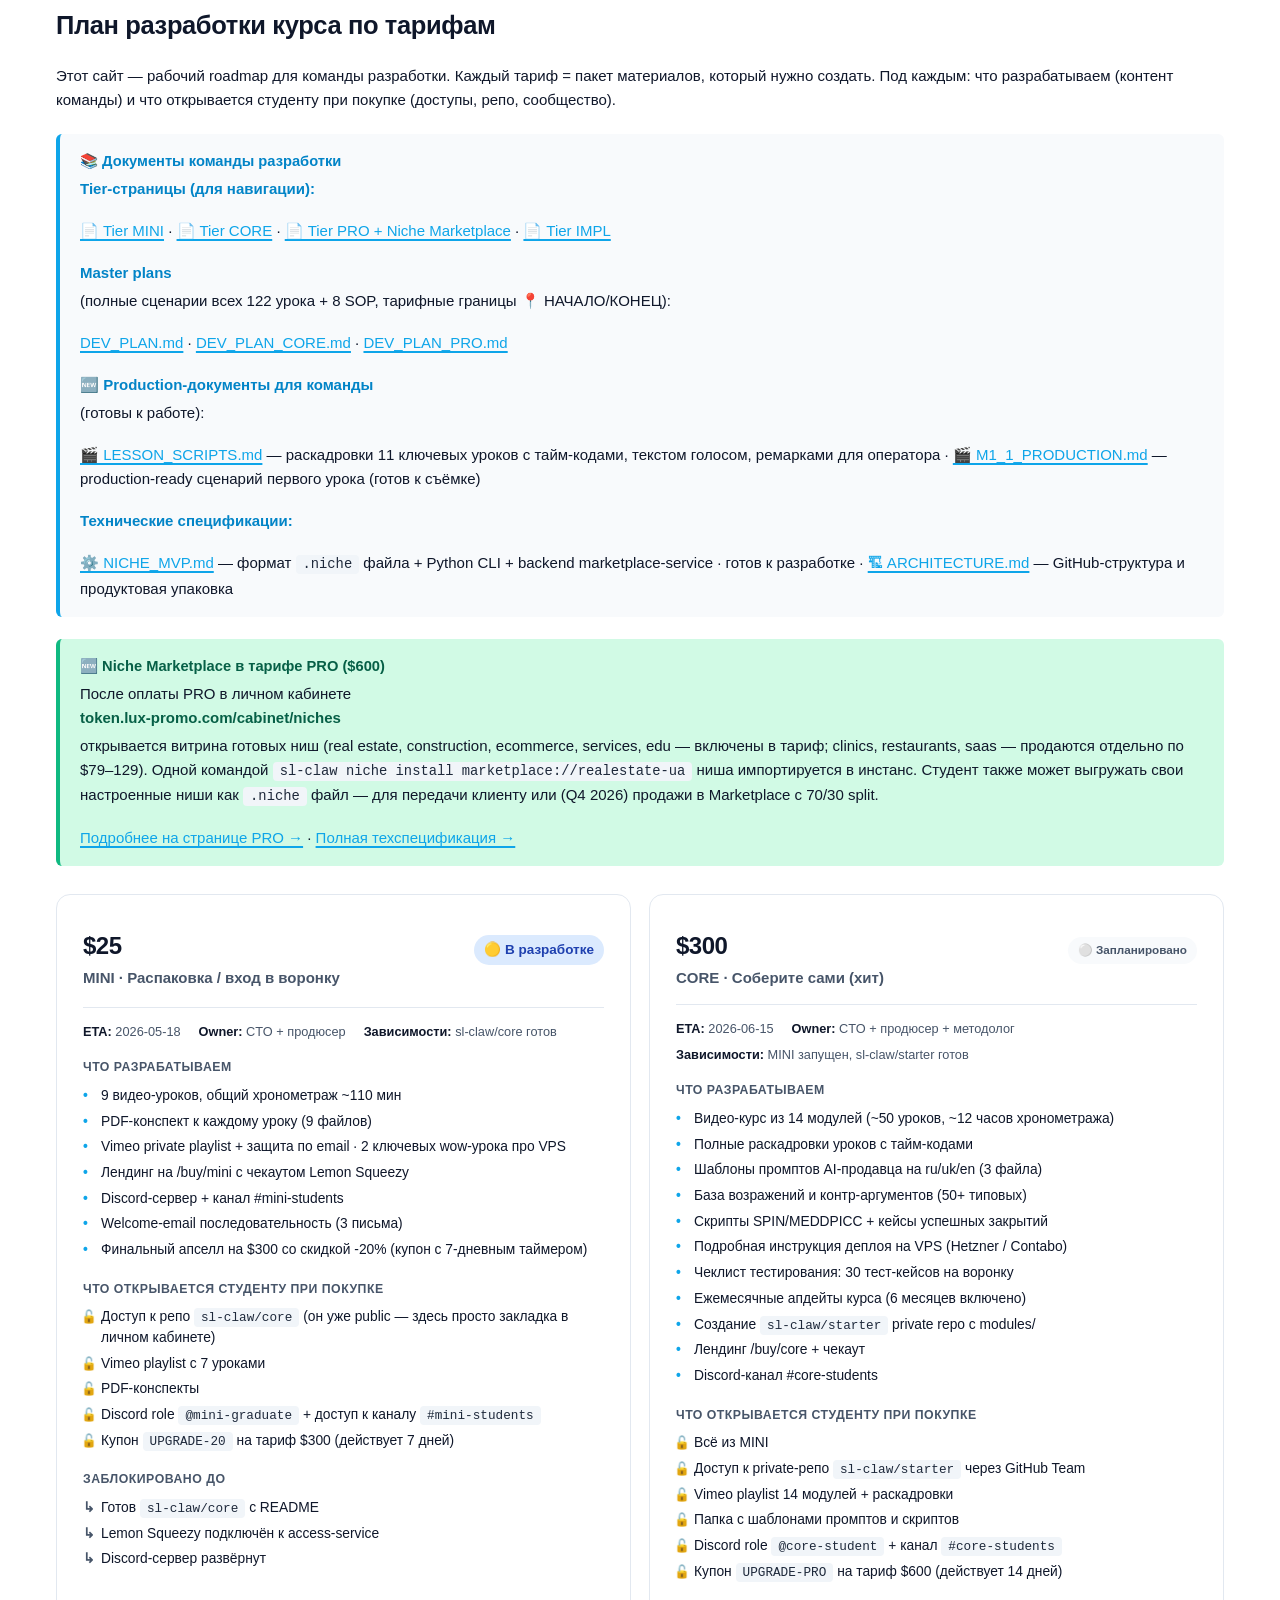
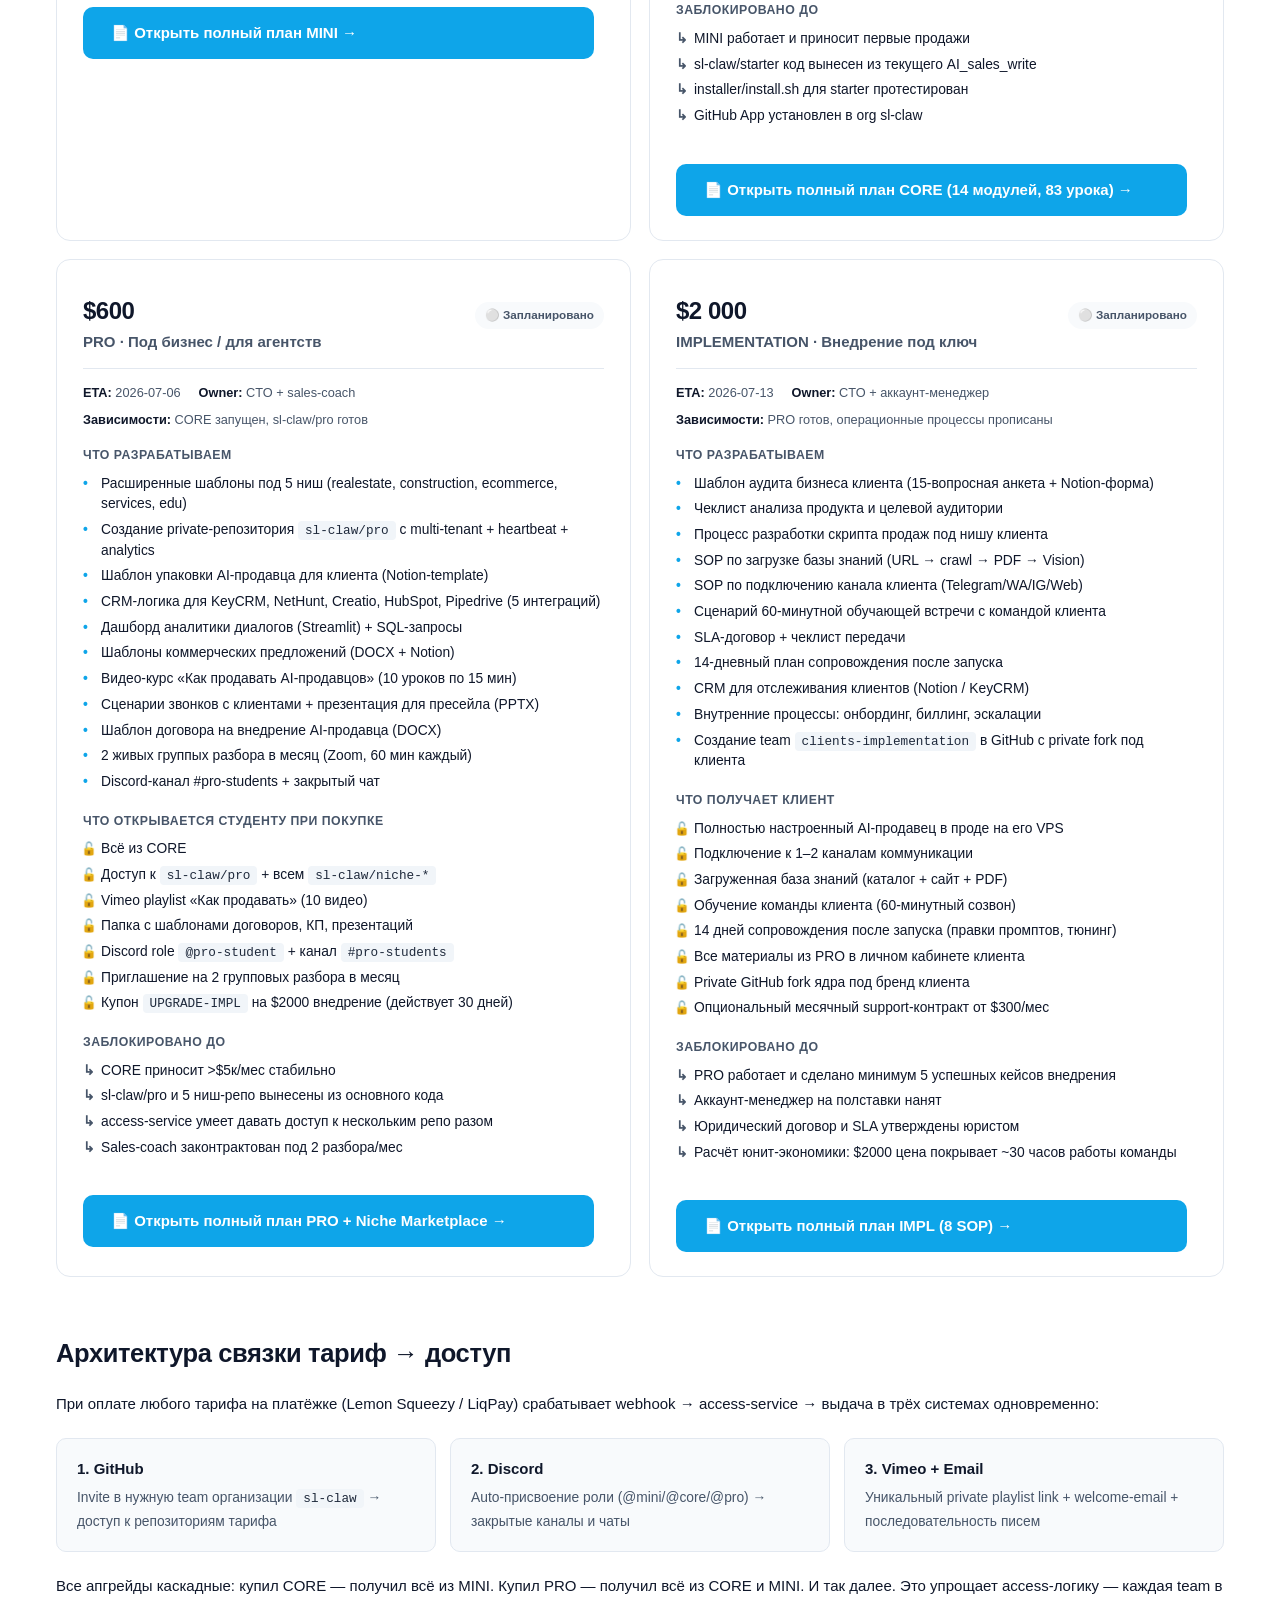
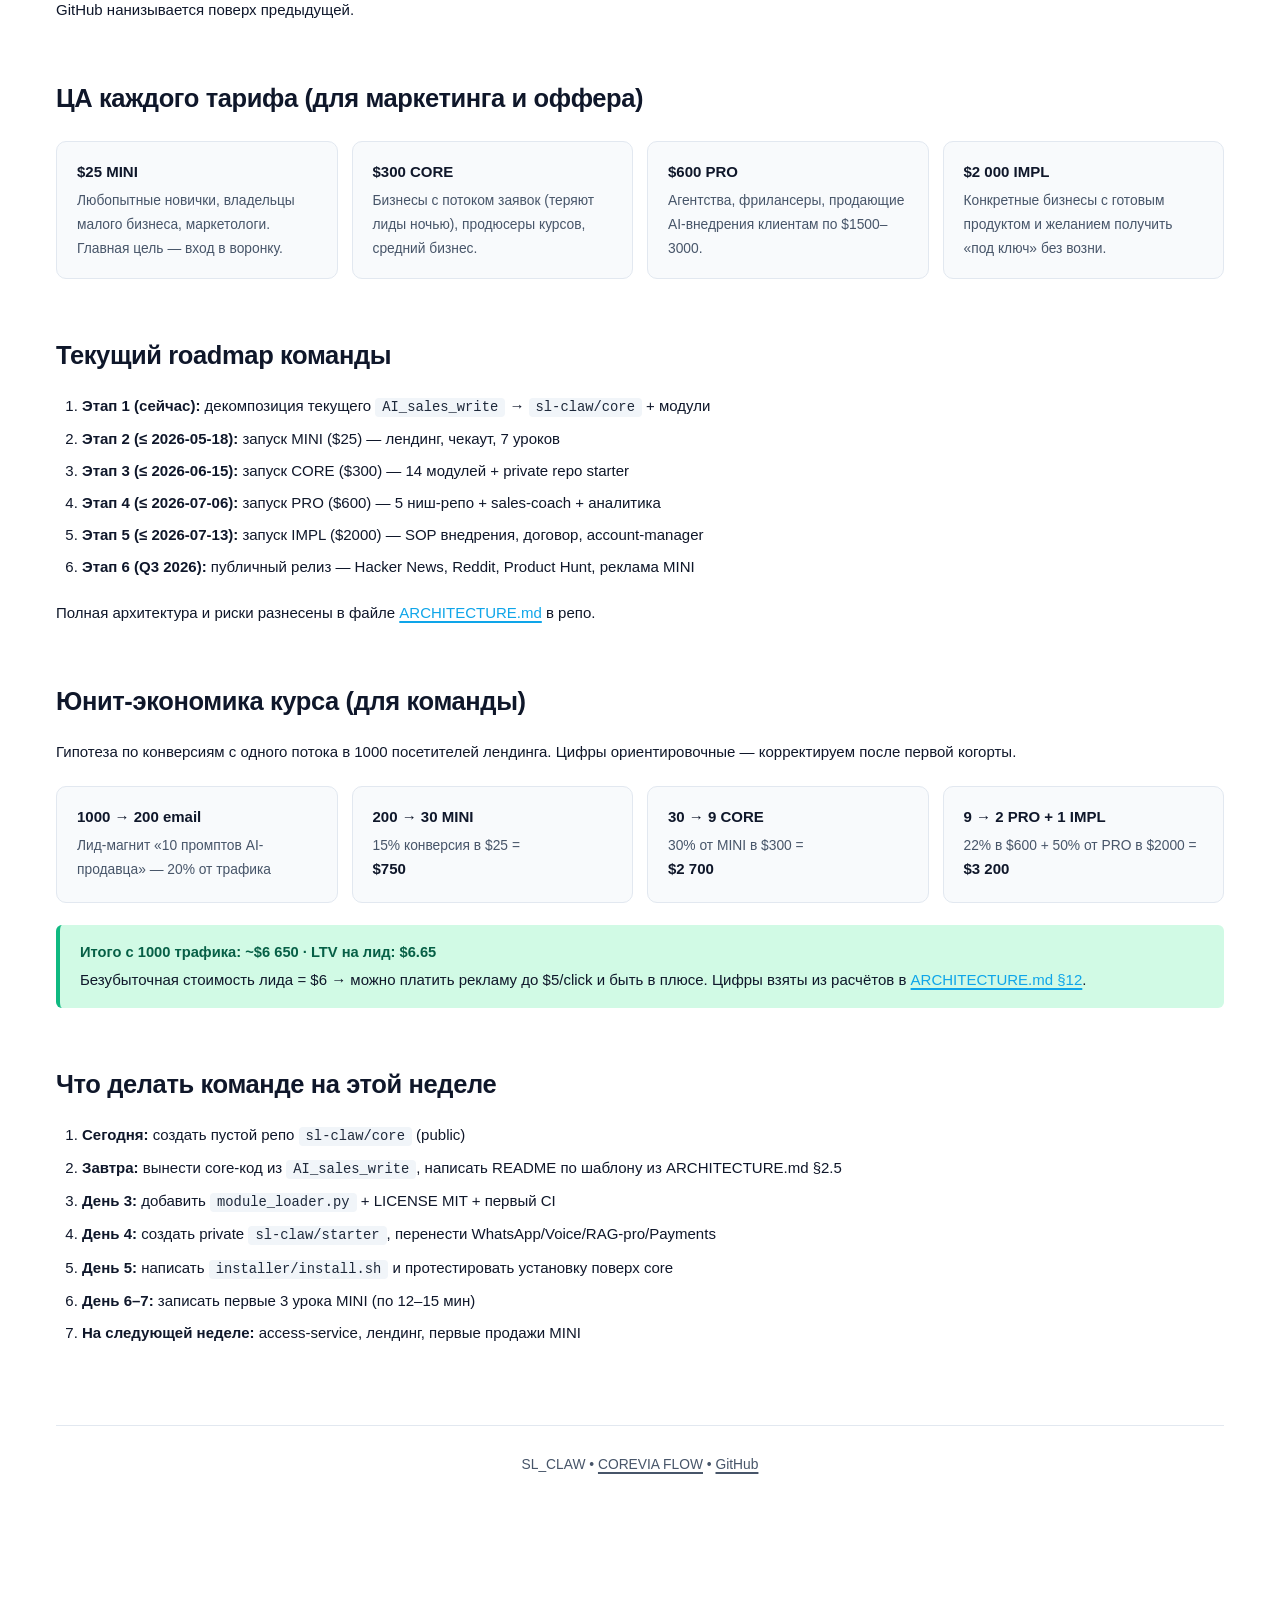
==== commit 00a6e213: "Tier-страницы под новую структуру: MINI 9 уроков с VPS, CORE 71 урок (10-80), главная 122 урока" ====
--- a/index.html
+++ b/index.html
@@ -34,7 +34,7 @@
 
         <div class="cta-row">
           <a href="#tarify" class="btn">План разработки →</a>
-          <a href="lessons.html" class="btn secondary">📺 Витрина 132 уроков</a>
+          <a href="lessons.html" class="btn secondary">📺 Витрина 122 уроков</a>
           <a href="https://github.com/sl-claw/sl_claw_roadmapp" class="btn secondary" target="_blank" rel="noopener">Открыть GitHub</a>
         </div>
       </section>
@@ -308,7 +308,7 @@
           <a href="tier-pro.html">📄 Tier PRO + Niche Marketplace</a> ·
           <a href="tier-impl.html">📄 Tier IMPL</a>
         </p>
-        <p><strong>Master plans</strong> (полные сценарии всех 113 уроков + 8 SOP, тарифные границы 📍 НАЧАЛО/КОНЕЦ):</p>
+        <p><strong>Master plans</strong> (полные сценарии всех 122 урока + 8 SOP, тарифные границы 📍 НАЧАЛО/КОНЕЦ):</p>
         <p>
           <a href="https://github.com/sl-claw/sl_claw_roadmapp/blob/main/DEV_PLAN.md" target="_blank" rel="noopener">DEV_PLAN.md</a> ·
           <a href="https://github.com/sl-claw/sl_claw_roadmapp/blob/main/DEV_PLAN_CORE.md" target="_blank" rel="noopener">DEV_PLAN_CORE.md</a> ·
@@ -353,9 +353,9 @@
           <div class="dev-section">
             <h4>Что разрабатываем</h4>
             <ul>
-              <li>7 видео-уроков по 8–15 минут (общий хронометраж ~90 мин)</li>
-              <li>PDF-конспект к каждому уроку (7 файлов)</li>
-              <li>Vimeo private playlist + защита по email</li>
+              <li>9 видео-уроков, общий хронометраж ~110 мин</li>
+              <li>PDF-конспект к каждому уроку (9 файлов)</li>
+              <li>Vimeo private playlist + защита по email · 2 ключевых wow-урока про VPS</li>
               <li>Лендинг на /buy/mini с чекаутом Lemon Squeezy</li>
               <li>Discord-сервер + канал #mini-students</li>
               <li>Welcome-email последовательность (3 письма)</li>
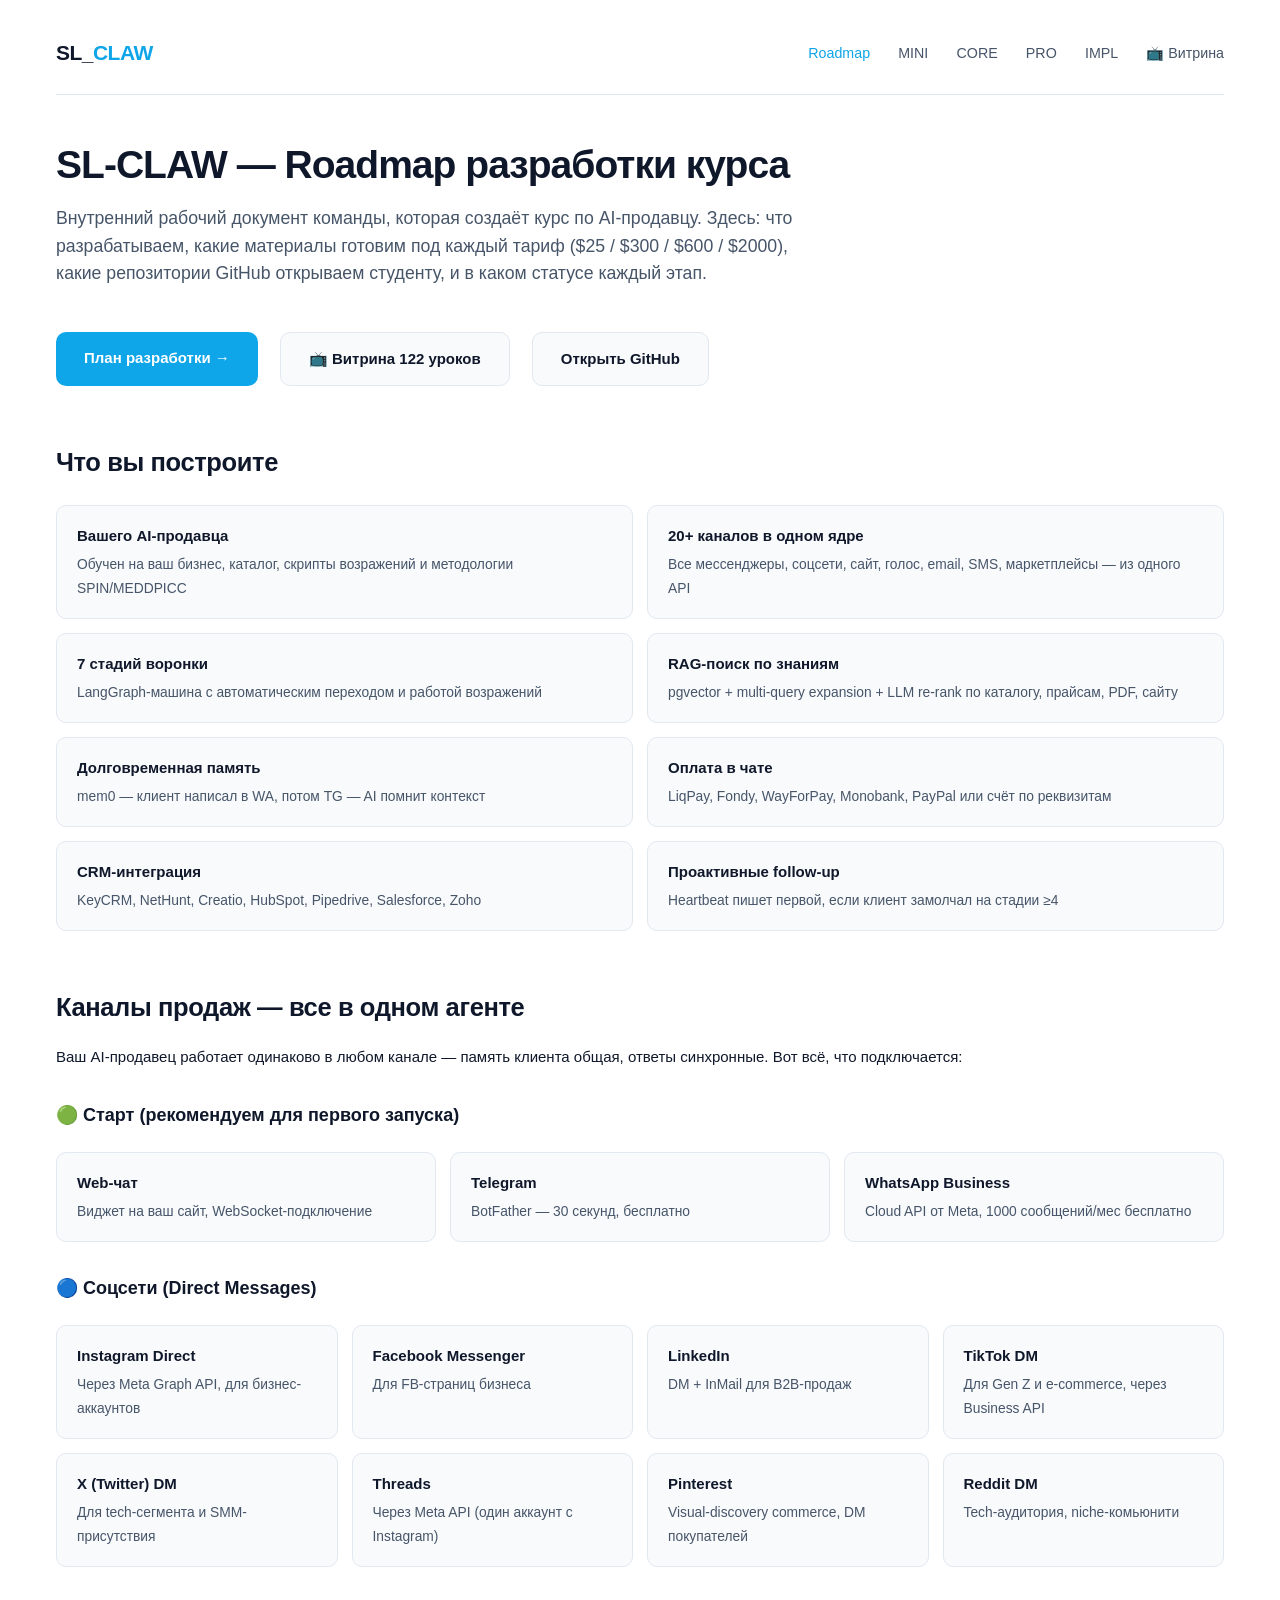
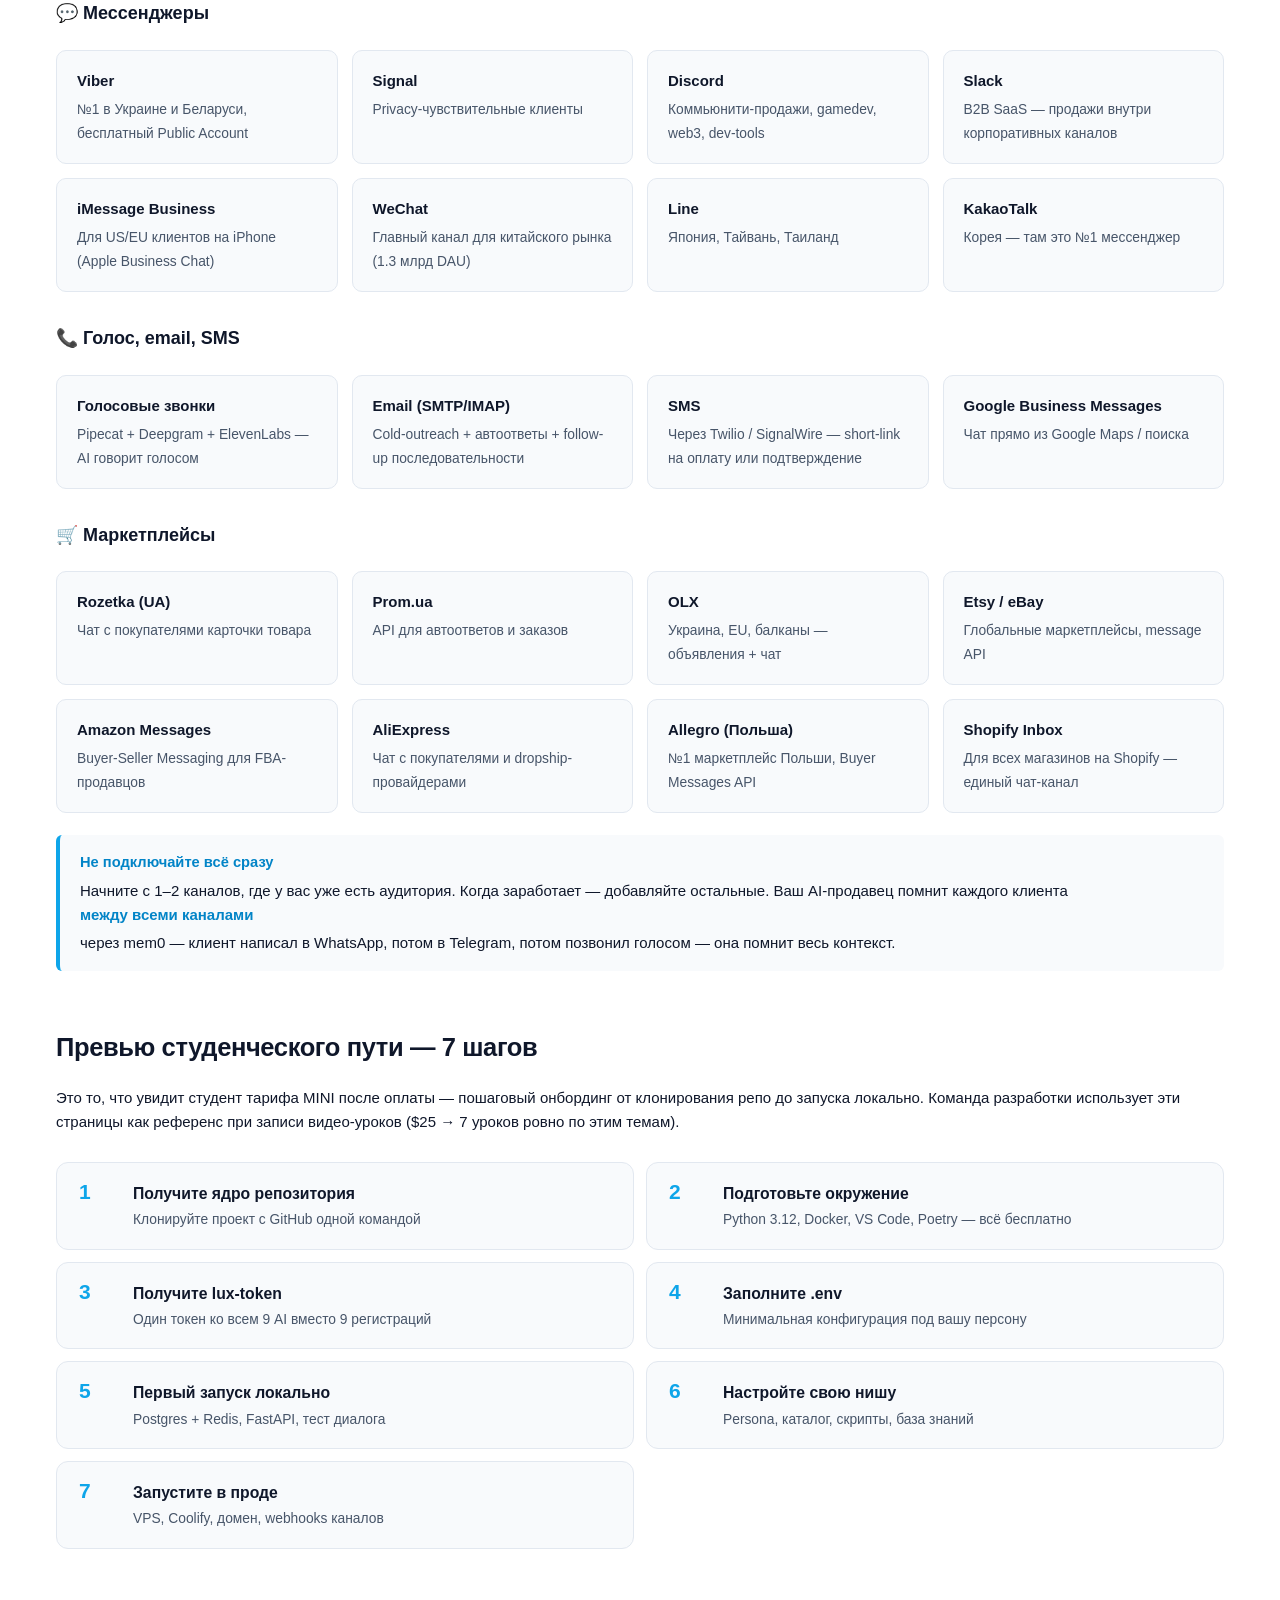
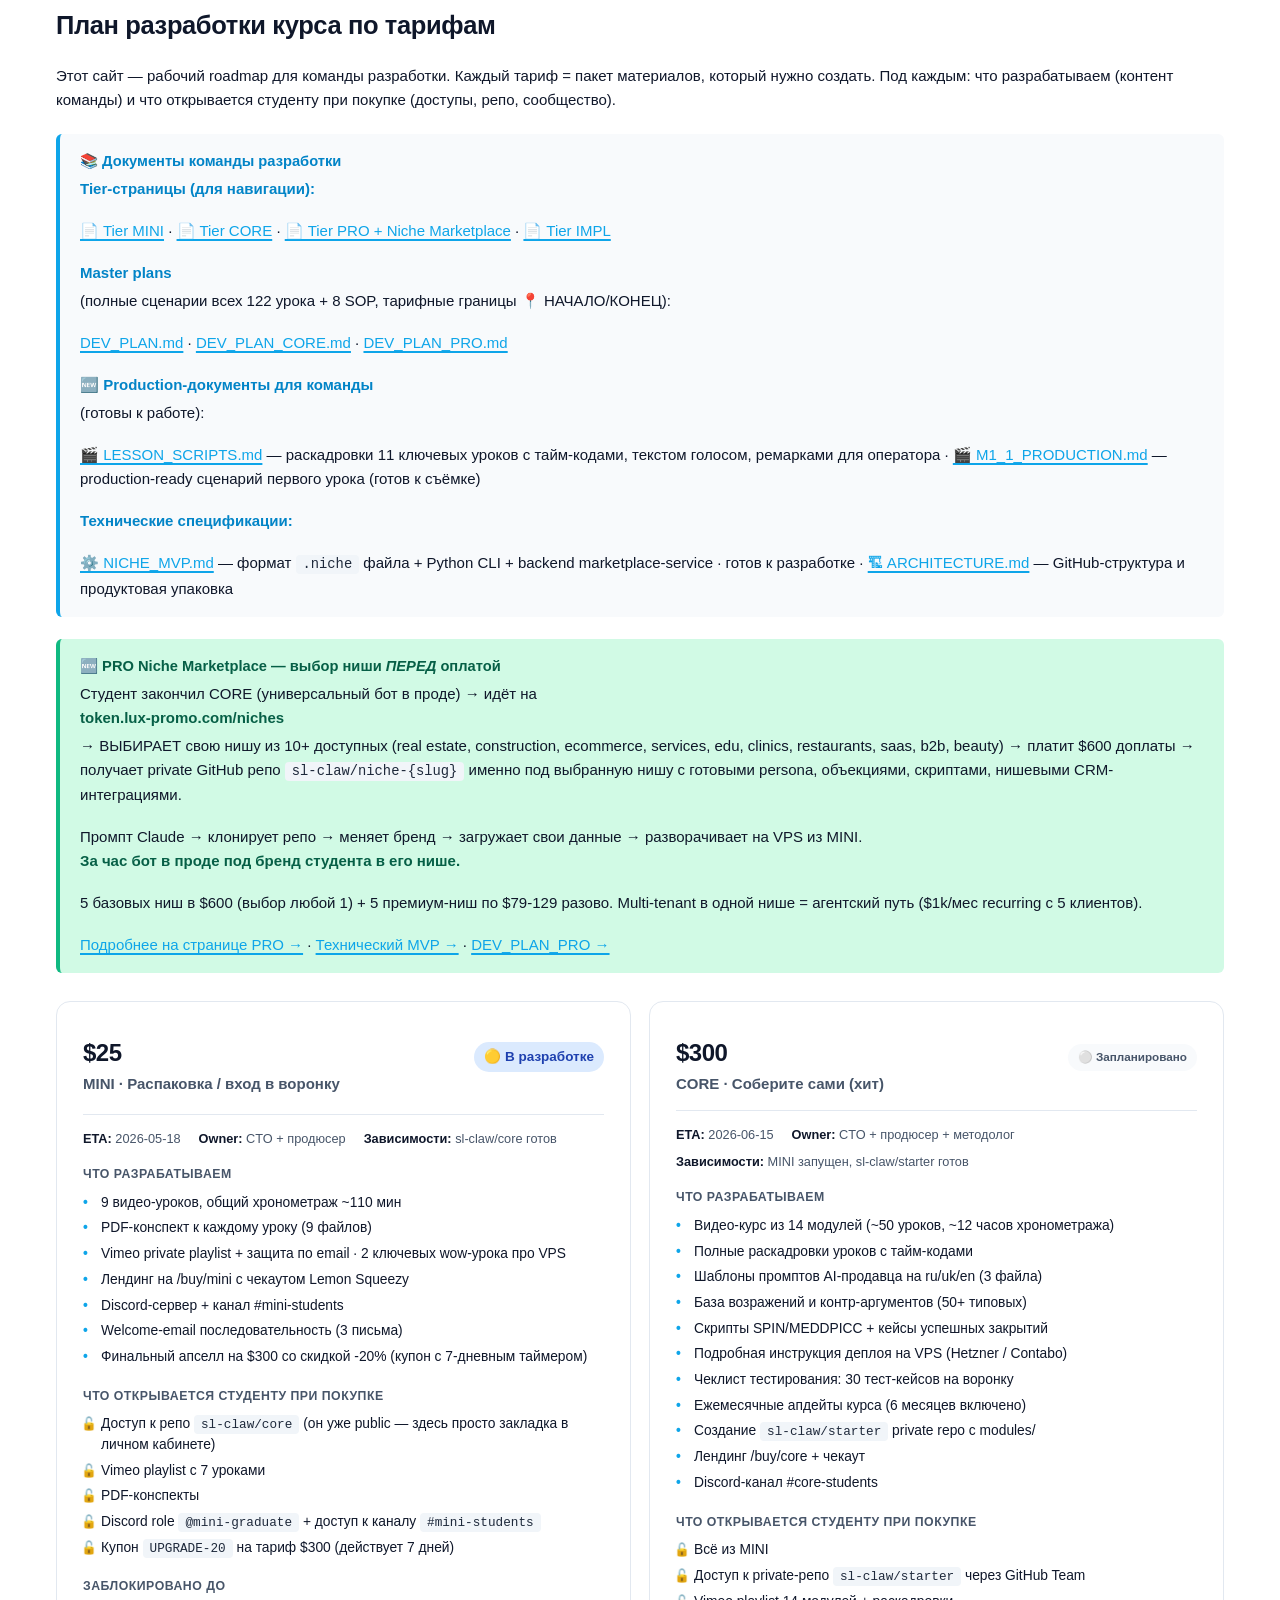
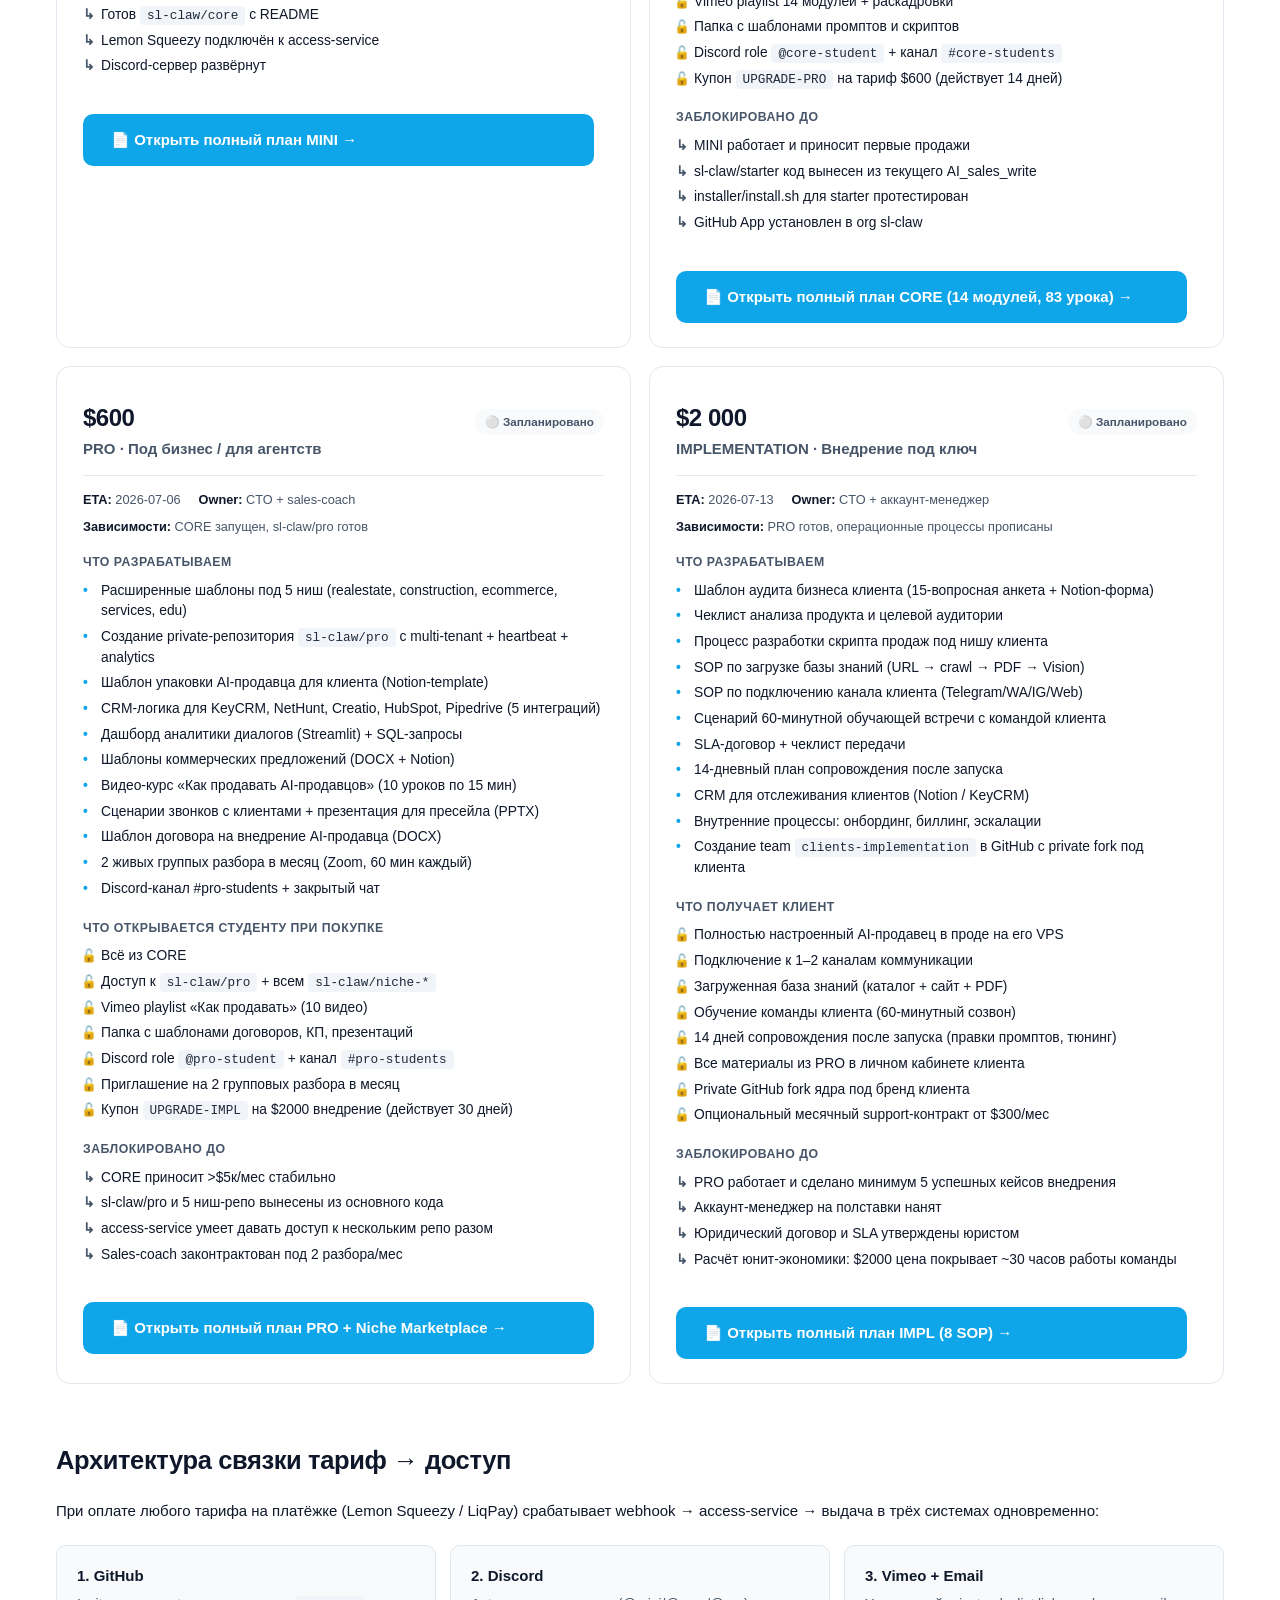
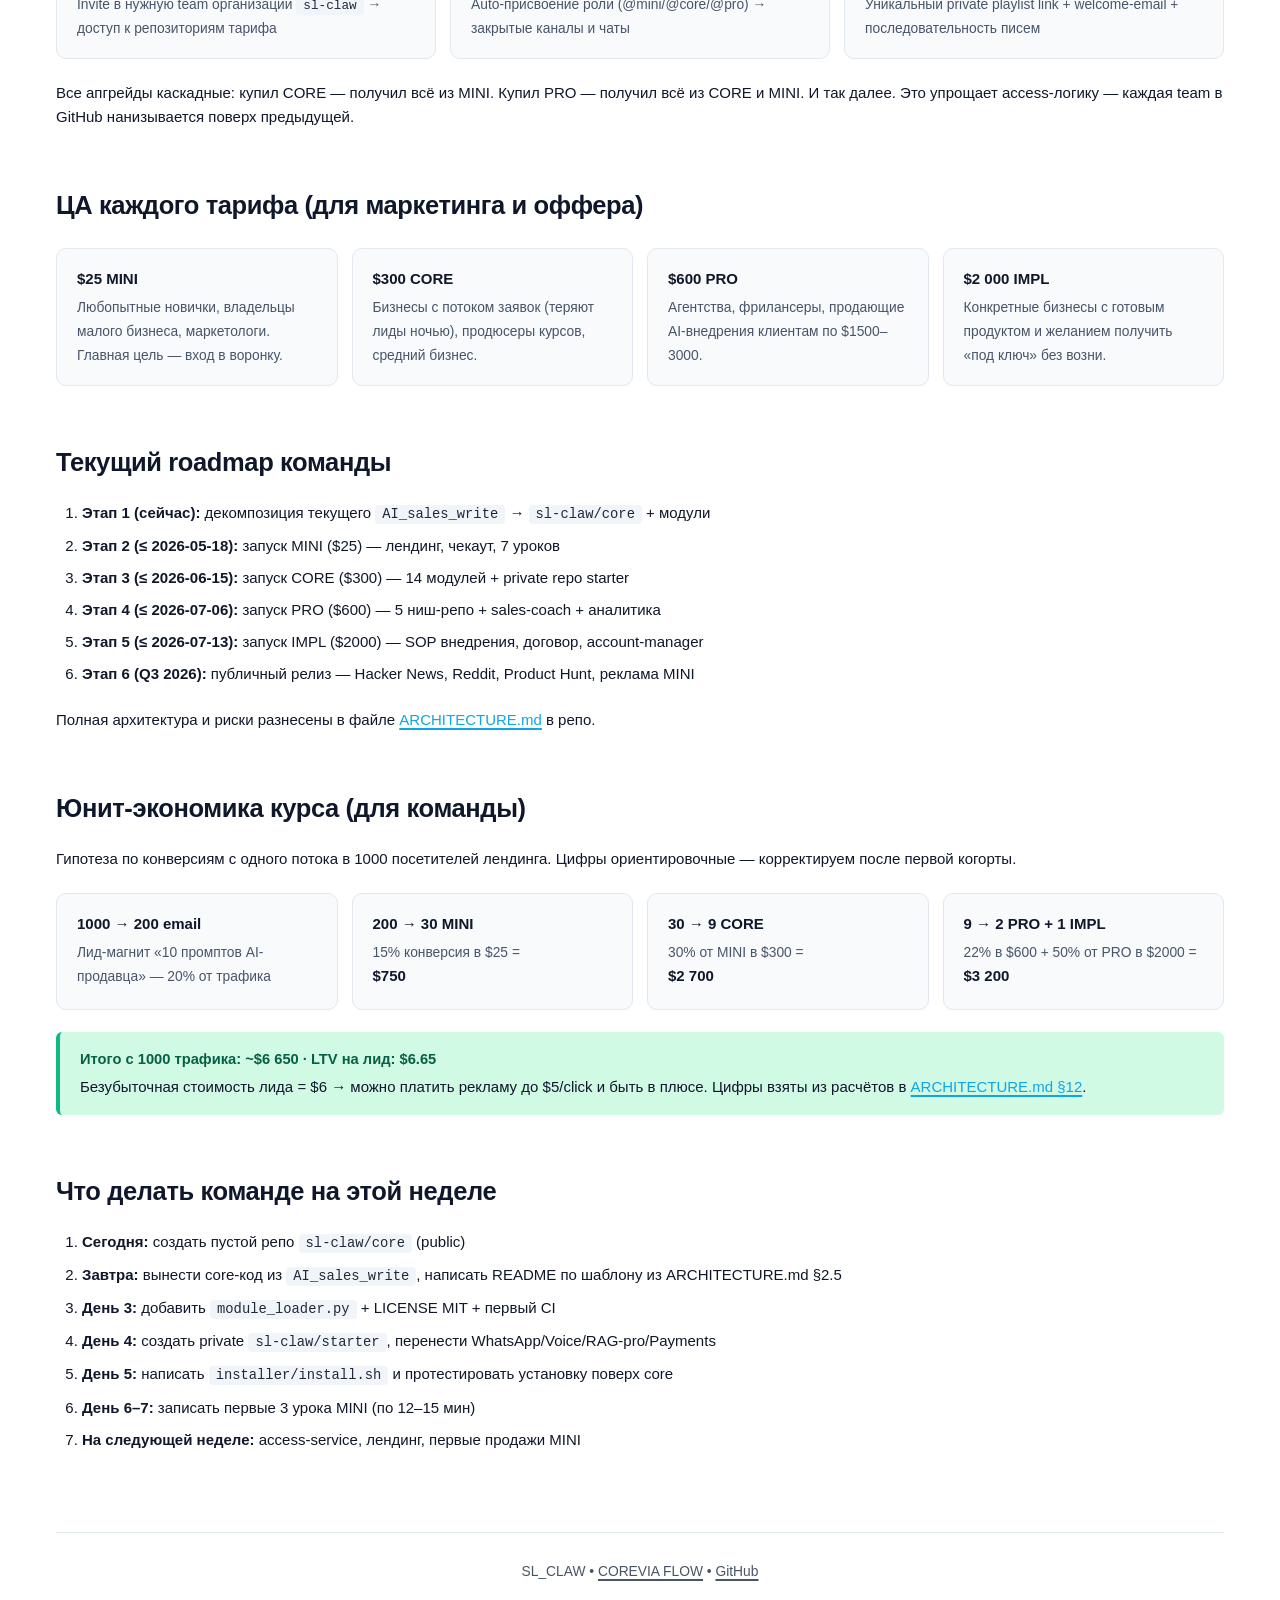
==== commit 9b34c442: "Полное обновление PRO niche-first: tier-pro.html + DEV_PLAN_PRO.md + NICHE_MVP.md + index.html — все" ====
--- a/index.html
+++ b/index.html
@@ -327,9 +327,11 @@
       </div>
 
       <div class="callout success" style="margin-top: 18px;">
-        <strong>🆕 Niche Marketplace в тарифе PRO ($600)</strong>
-        <p>После оплаты PRO в личном кабинете <strong>token.lux-promo.com/cabinet/niches</strong> открывается витрина готовых ниш (real estate, construction, ecommerce, services, edu — включены в тариф; clinics, restaurants, saas — продаются отдельно по $79–129). Одной командой <code>sl-claw niche install marketplace://realestate-ua</code> ниша импортируется в инстанс. Студент также может выгружать свои настроенные ниши как <code>.niche</code> файл — для передачи клиенту или (Q4 2026) продажи в Marketplace с 70/30 split.</p>
-        <p><a href="tier-pro.html#niche-marketplace">Подробнее на странице PRO →</a> · <a href="https://github.com/sl-claw/sl_claw_roadmapp/blob/main/NICHE_MVP.md" target="_blank" rel="noopener">Полная техспецификация →</a></p>
+        <strong>🆕 PRO Niche Marketplace — выбор ниши <em>ПЕРЕД</em> оплатой</strong>
+        <p>Студент закончил CORE (универсальный бот в проде) → идёт на <strong>token.lux-promo.com/niches</strong> → ВЫБИРАЕТ свою нишу из 10+ доступных (real estate, construction, ecommerce, services, edu, clinics, restaurants, saas, b2b, beauty) → платит $600 доплаты → получает private GitHub репо <code>sl-claw/niche-{slug}</code> именно под выбранную нишу с готовыми persona, объекциями, скриптами, нишевыми CRM-интеграциями.</p>
+        <p>Промпт Claude → клонирует репо → меняет бренд → загружает свои данные → разворачивает на VPS из MINI. <strong>За час бот в проде под бренд студента в его нише.</strong></p>
+        <p>5 базовых ниш в $600 (выбор любой 1) + 5 премиум-ниш по $79-129 разово. Multi-tenant в одной нише = агентский путь ($1k/мес recurring с 5 клиентов).</p>
+        <p><a href="tier-pro.html">Подробнее на странице PRO →</a> · <a href="https://github.com/sl-claw/sl_claw_roadmapp/blob/main/NICHE_MVP.md" target="_blank" rel="noopener">Технический MVP →</a> · <a href="https://github.com/sl-claw/sl_claw_roadmapp/blob/main/DEV_PLAN_PRO.md" target="_blank" rel="noopener">DEV_PLAN_PRO →</a></p>
       </div>
 
       <div class="dev-tiers">
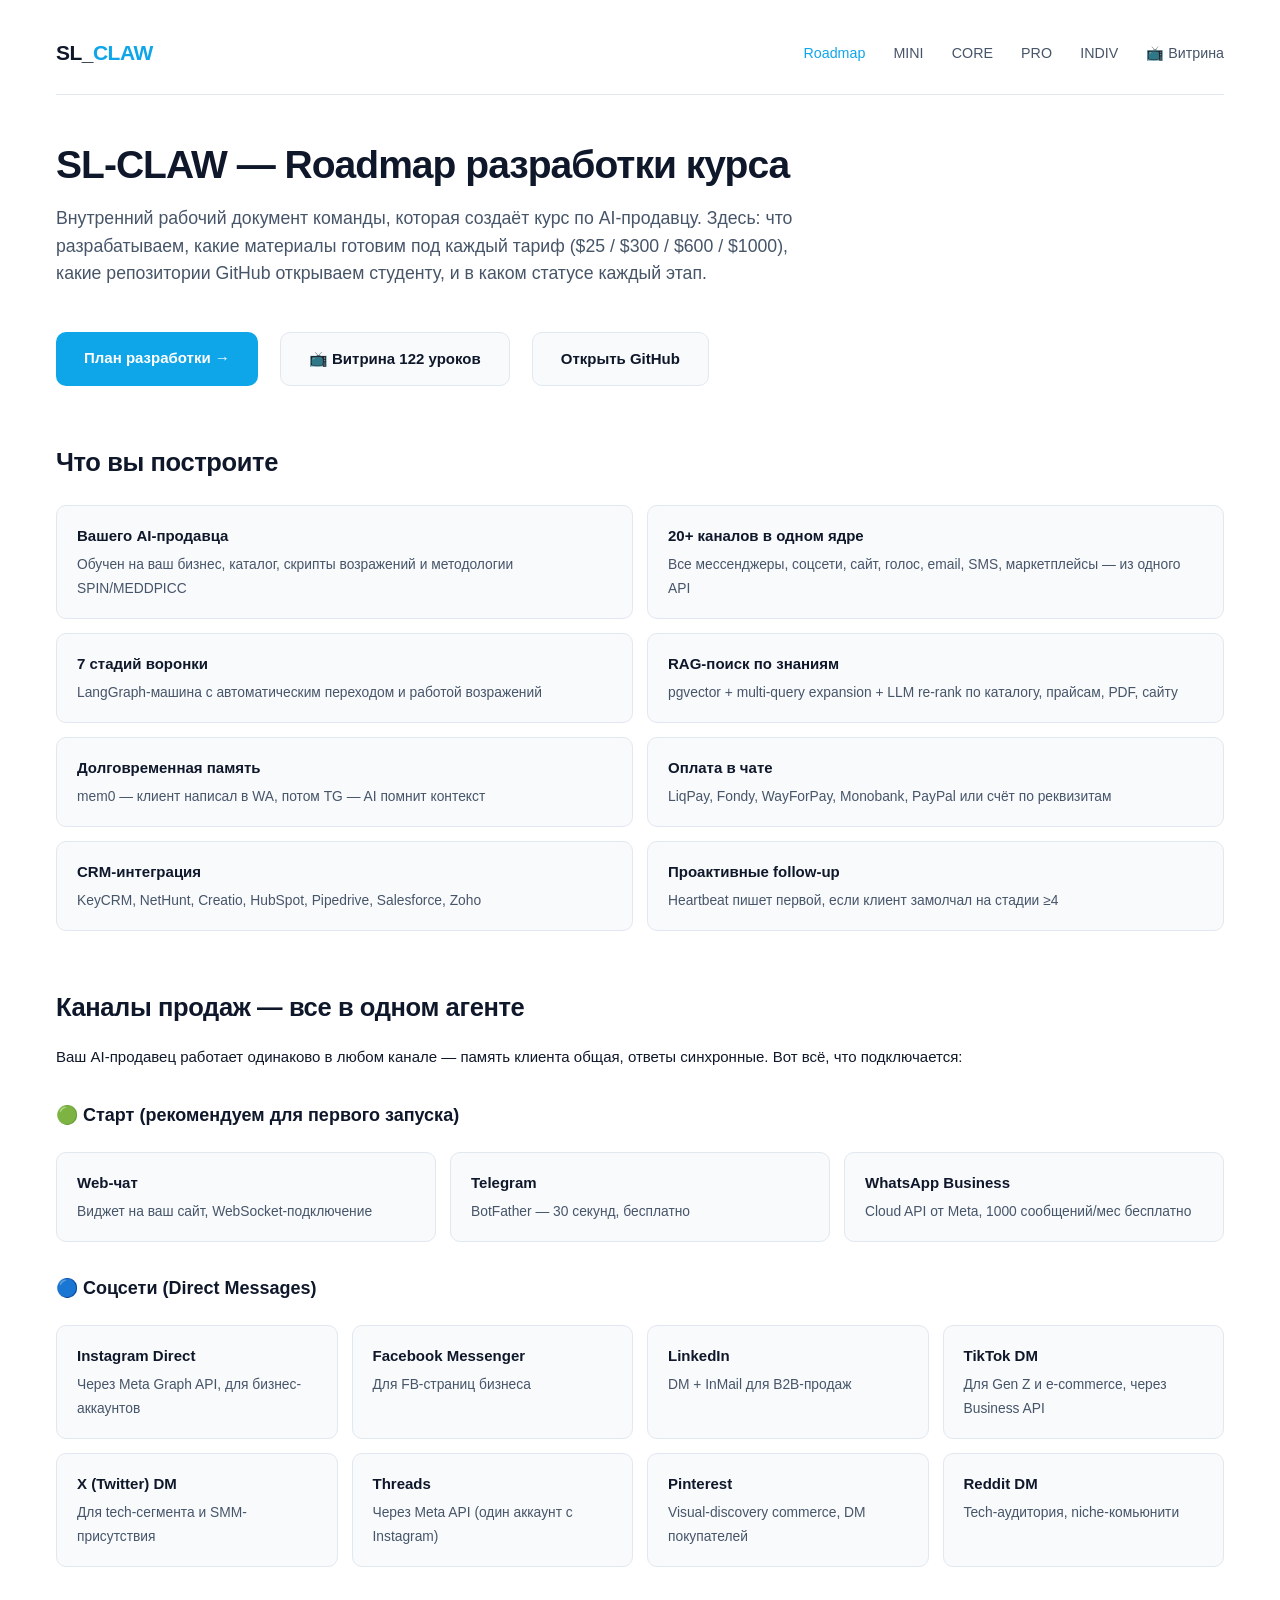
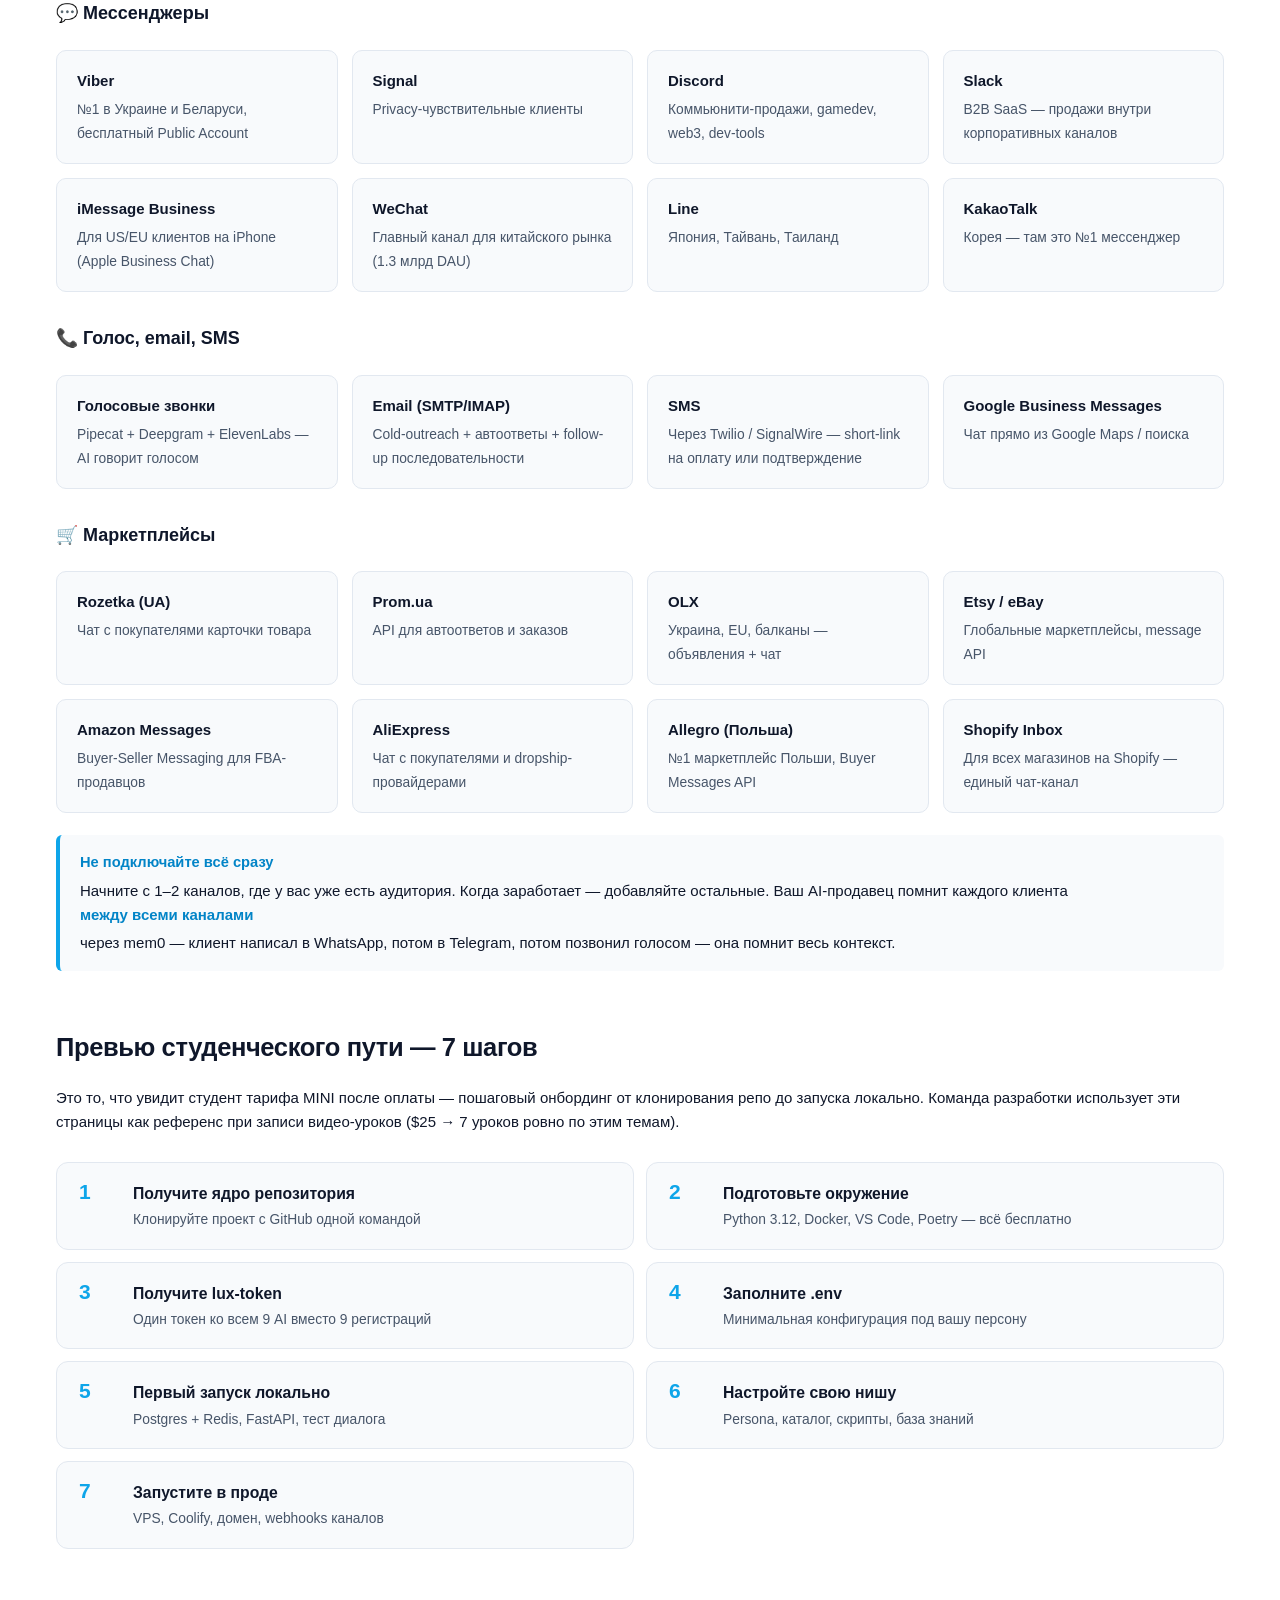
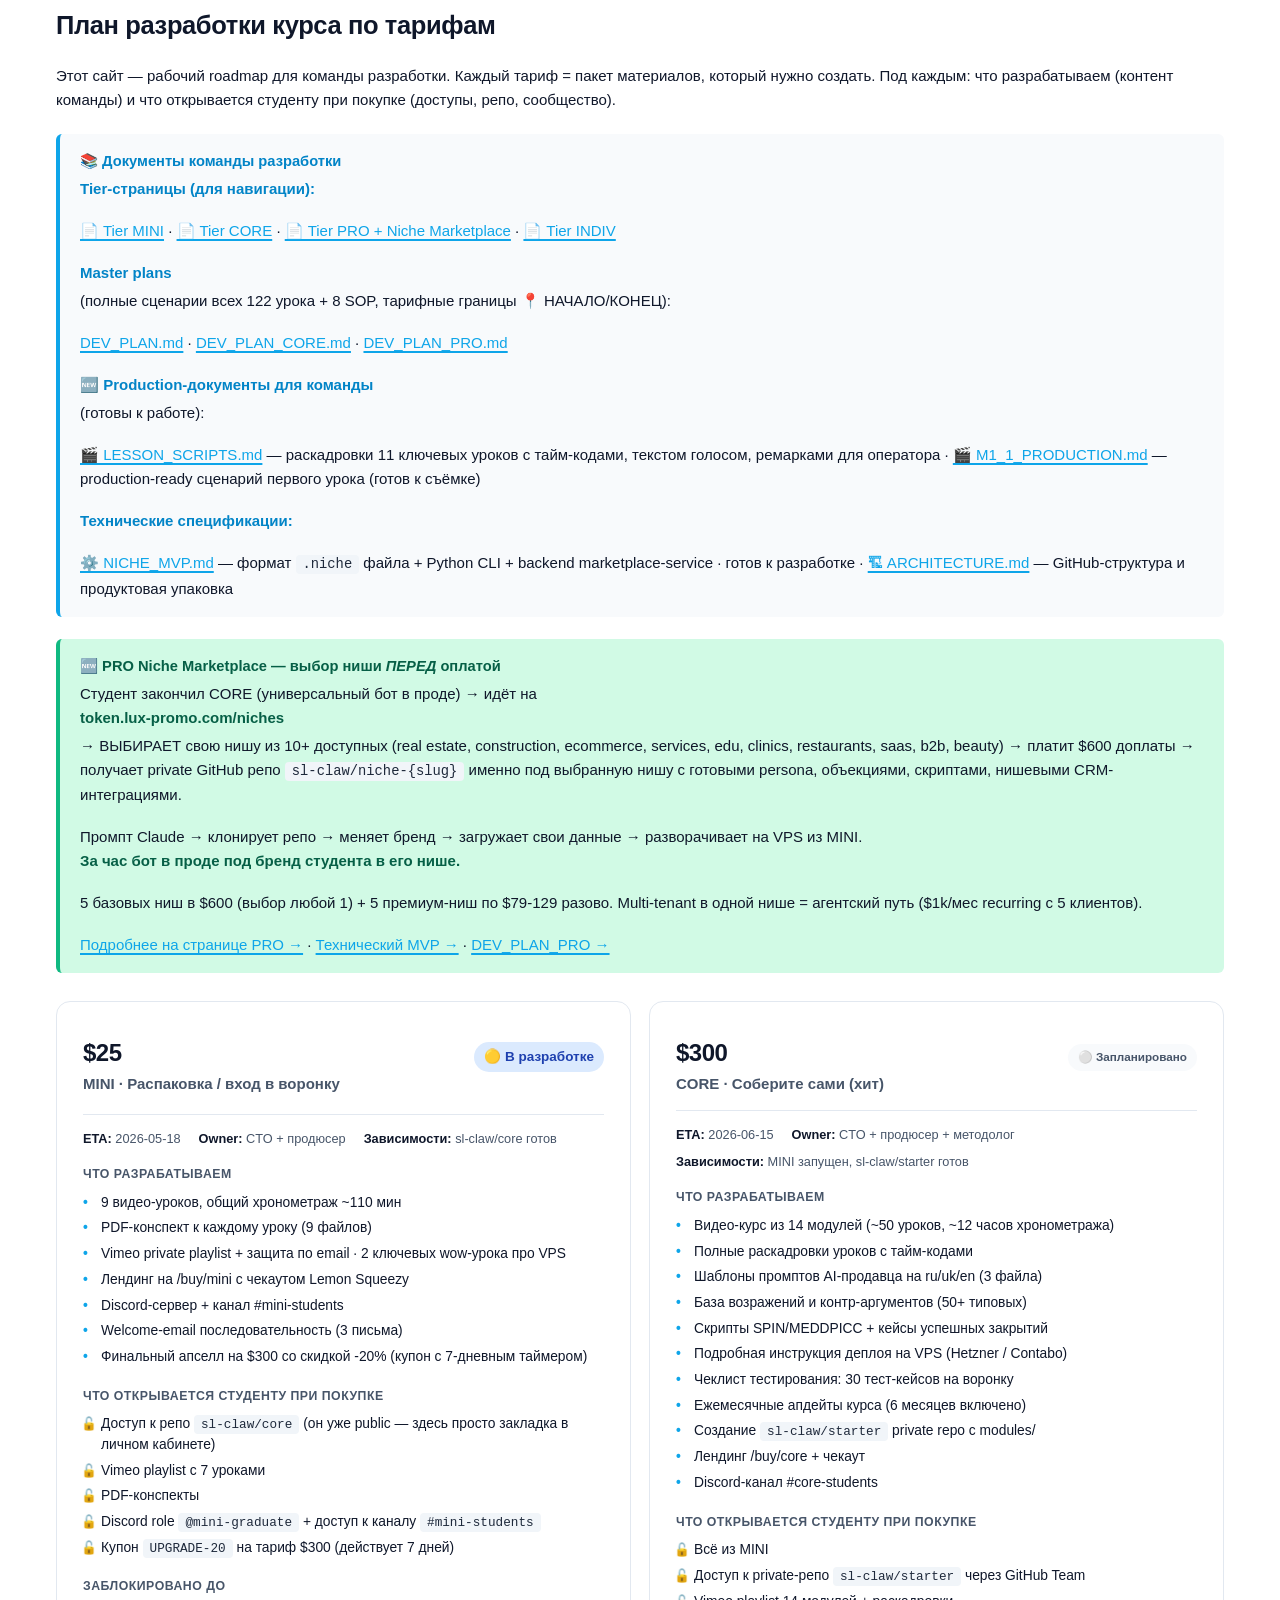
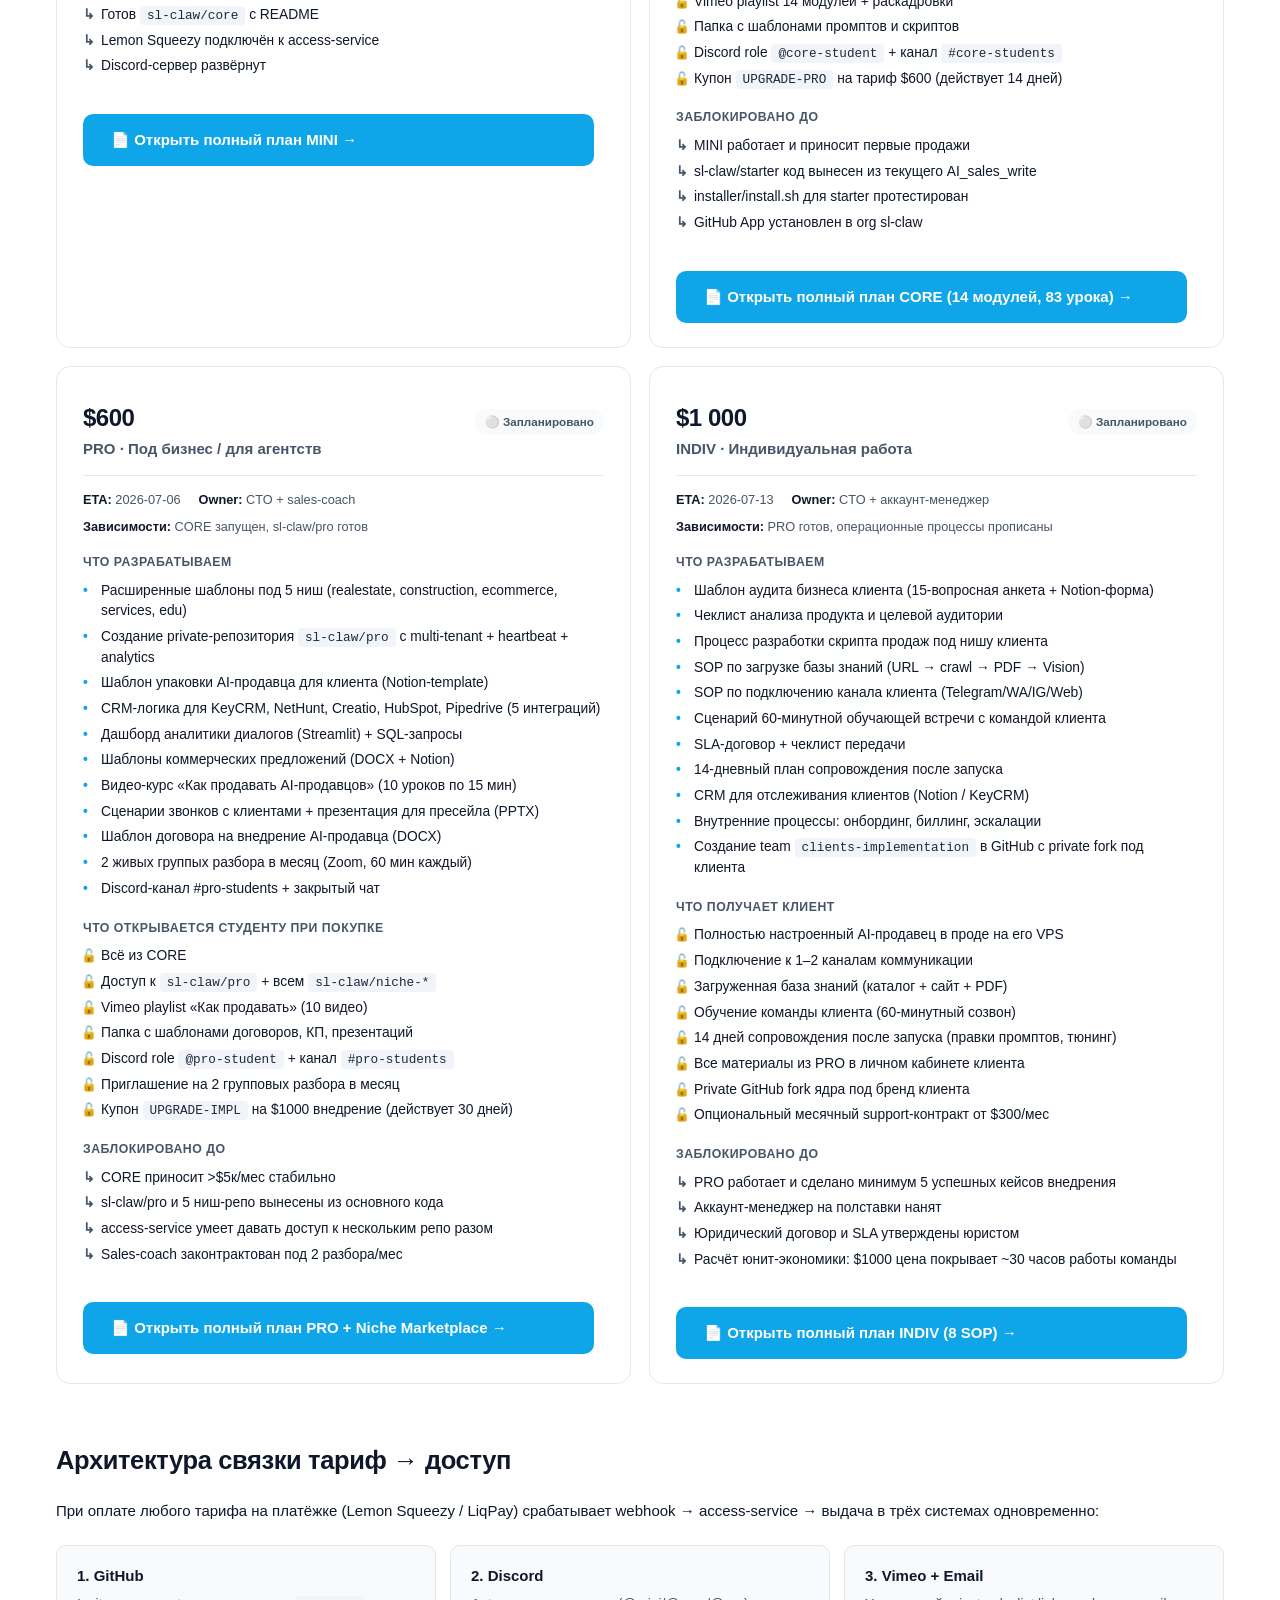
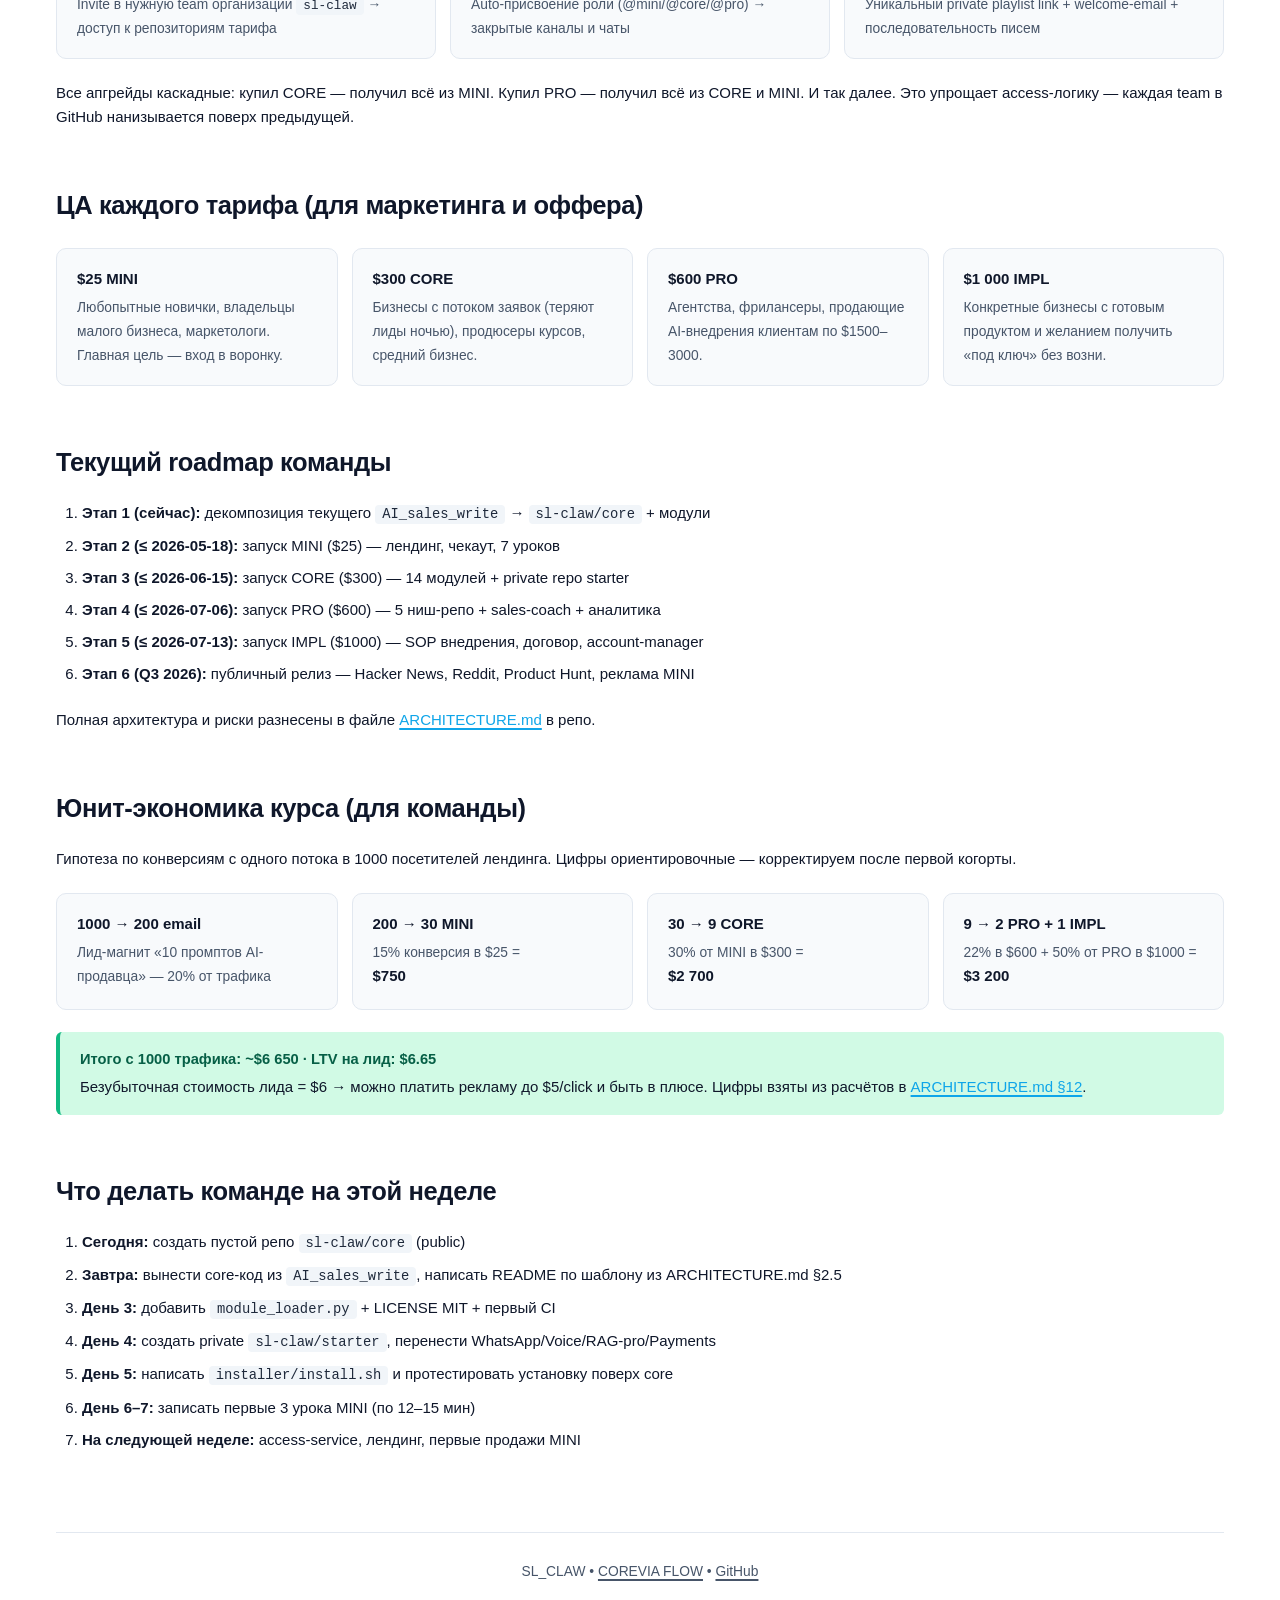
==== commit 2e1cbcd1: "Новая ценовая структура: $25 / $300 (+$275) / $600 (+$300) / $1600 (+$1000). IMPL переименован в IND" ====
--- a/index.html
+++ b/index.html
@@ -17,7 +17,7 @@
         <a href="tier-mini.html">MINI</a>
         <a href="tier-core.html">CORE</a>
         <a href="tier-pro.html">PRO</a>
-        <a href="tier-impl.html">IMPL</a>
+        <a href="tier-impl.html">INDIV</a>
         <a href="lessons.html">📺 Витрина</a>
       </nav>
     </header>
@@ -28,7 +28,7 @@
         <h1>SL-CLAW — Roadmap разработки курса</h1>
         <p class="lead">
           Внутренний рабочий документ команды, которая создаёт курс по AI-продавцу.
-          Здесь: что разрабатываем, какие материалы готовим под каждый тариф ($25 / $300 / $600 / $2000),
+          Здесь: что разрабатываем, какие материалы готовим под каждый тариф ($25 / $300 / $600 / $1000),
           какие репозитории GitHub открываем студенту, и в каком статусе каждый этап.
         </p>
 
@@ -306,7 +306,7 @@
           <a href="tier-mini.html">📄 Tier MINI</a> ·
           <a href="tier-core.html">📄 Tier CORE</a> ·
           <a href="tier-pro.html">📄 Tier PRO + Niche Marketplace</a> ·
-          <a href="tier-impl.html">📄 Tier IMPL</a>
+          <a href="tier-impl.html">📄 Tier INDIV</a>
         </p>
         <p><strong>Master plans</strong> (полные сценарии всех 122 урока + 8 SOP, тарифные границы 📍 НАЧАЛО/КОНЕЦ):</p>
         <p>
@@ -488,7 +488,7 @@
               <li>Папка с шаблонами договоров, КП, презентаций</li>
               <li>Discord role <code>@pro-student</code> + канал <code>#pro-students</code></li>
               <li>Приглашение на 2 групповых разбора в месяц</li>
-              <li>Купон <code>UPGRADE-IMPL</code> на $2000 внедрение (действует 30 дней)</li>
+              <li>Купон <code>UPGRADE-IMPL</code> на $1000 внедрение (действует 30 дней)</li>
             </ul>
           </div>
 
@@ -505,12 +505,12 @@
           <a href="tier-pro.html" class="btn" style="margin-top: 18px;">📄 Открыть полный план PRO + Niche Marketplace →</a>
         </article>
 
-        <!-- ===== $2000 IMPLEMENTATION ===== -->
+        <!-- ===== $1000 INDIV ===== -->
         <article class="dev-tier">
           <header class="dev-tier-head">
             <div>
-              <div class="price">$2 000</div>
-              <div class="name">IMPLEMENTATION · Внедрение под ключ</div>
+              <div class="price">$1 000</div>
+              <div class="name">INDIV · Индивидуальная работа</div>
             </div>
             <span class="dev-status planned">⚪ Запланировано</span>
           </header>
@@ -558,11 +558,11 @@
               <li>PRO работает и сделано минимум 5 успешных кейсов внедрения</li>
               <li>Аккаунт-менеджер на полставки нанят</li>
               <li>Юридический договор и SLA утверждены юристом</li>
-              <li>Расчёт юнит-экономики: $2000 цена покрывает ~30 часов работы команды</li>
-            </ul>
-          </div>
-
-          <a href="tier-impl.html" class="btn" style="margin-top: 18px;">📄 Открыть полный план IMPL (8 SOP) →</a>
+              <li>Расчёт юнит-экономики: $1000 цена покрывает ~30 часов работы команды</li>
+            </ul>
+          </div>
+
+          <a href="tier-impl.html" class="btn" style="margin-top: 18px;">📄 Открыть полный план INDIV (8 SOP) →</a>
         </article>
 
       </div>
@@ -602,7 +602,7 @@
           <span>Агентства, фрилансеры, продающие AI-внедрения клиентам по $1500–3000.</span>
         </div>
         <div class="feature">
-          <strong>$2 000 IMPL</strong>
+          <strong>$1 000 IMPL</strong>
           <span>Конкретные бизнесы с готовым продуктом и желанием получить «под ключ» без возни.</span>
         </div>
       </div>
@@ -613,7 +613,7 @@
         <li><strong>Этап 2 (≤ 2026-05-18):</strong> запуск MINI ($25) — лендинг, чекаут, 7 уроков</li>
         <li><strong>Этап 3 (≤ 2026-06-15):</strong> запуск CORE ($300) — 14 модулей + private repo starter</li>
         <li><strong>Этап 4 (≤ 2026-07-06):</strong> запуск PRO ($600) — 5 ниш-репо + sales-coach + аналитика</li>
-        <li><strong>Этап 5 (≤ 2026-07-13):</strong> запуск IMPL ($2000) — SOP внедрения, договор, account-manager</li>
+        <li><strong>Этап 5 (≤ 2026-07-13):</strong> запуск IMPL ($1000) — SOP внедрения, договор, account-manager</li>
         <li><strong>Этап 6 (Q3 2026):</strong> публичный релиз — Hacker News, Reddit, Product Hunt, реклама MINI</li>
       </ol>
 
@@ -637,7 +637,7 @@
         </div>
         <div class="feature">
           <strong>9 → 2 PRO + 1 IMPL</strong>
-          <span>22% в $600 + 50% от PRO в $2000 = <strong>$3 200</strong></span>
+          <span>22% в $600 + 50% от PRO в $1000 = <strong>$3 200</strong></span>
         </div>
       </div>
 
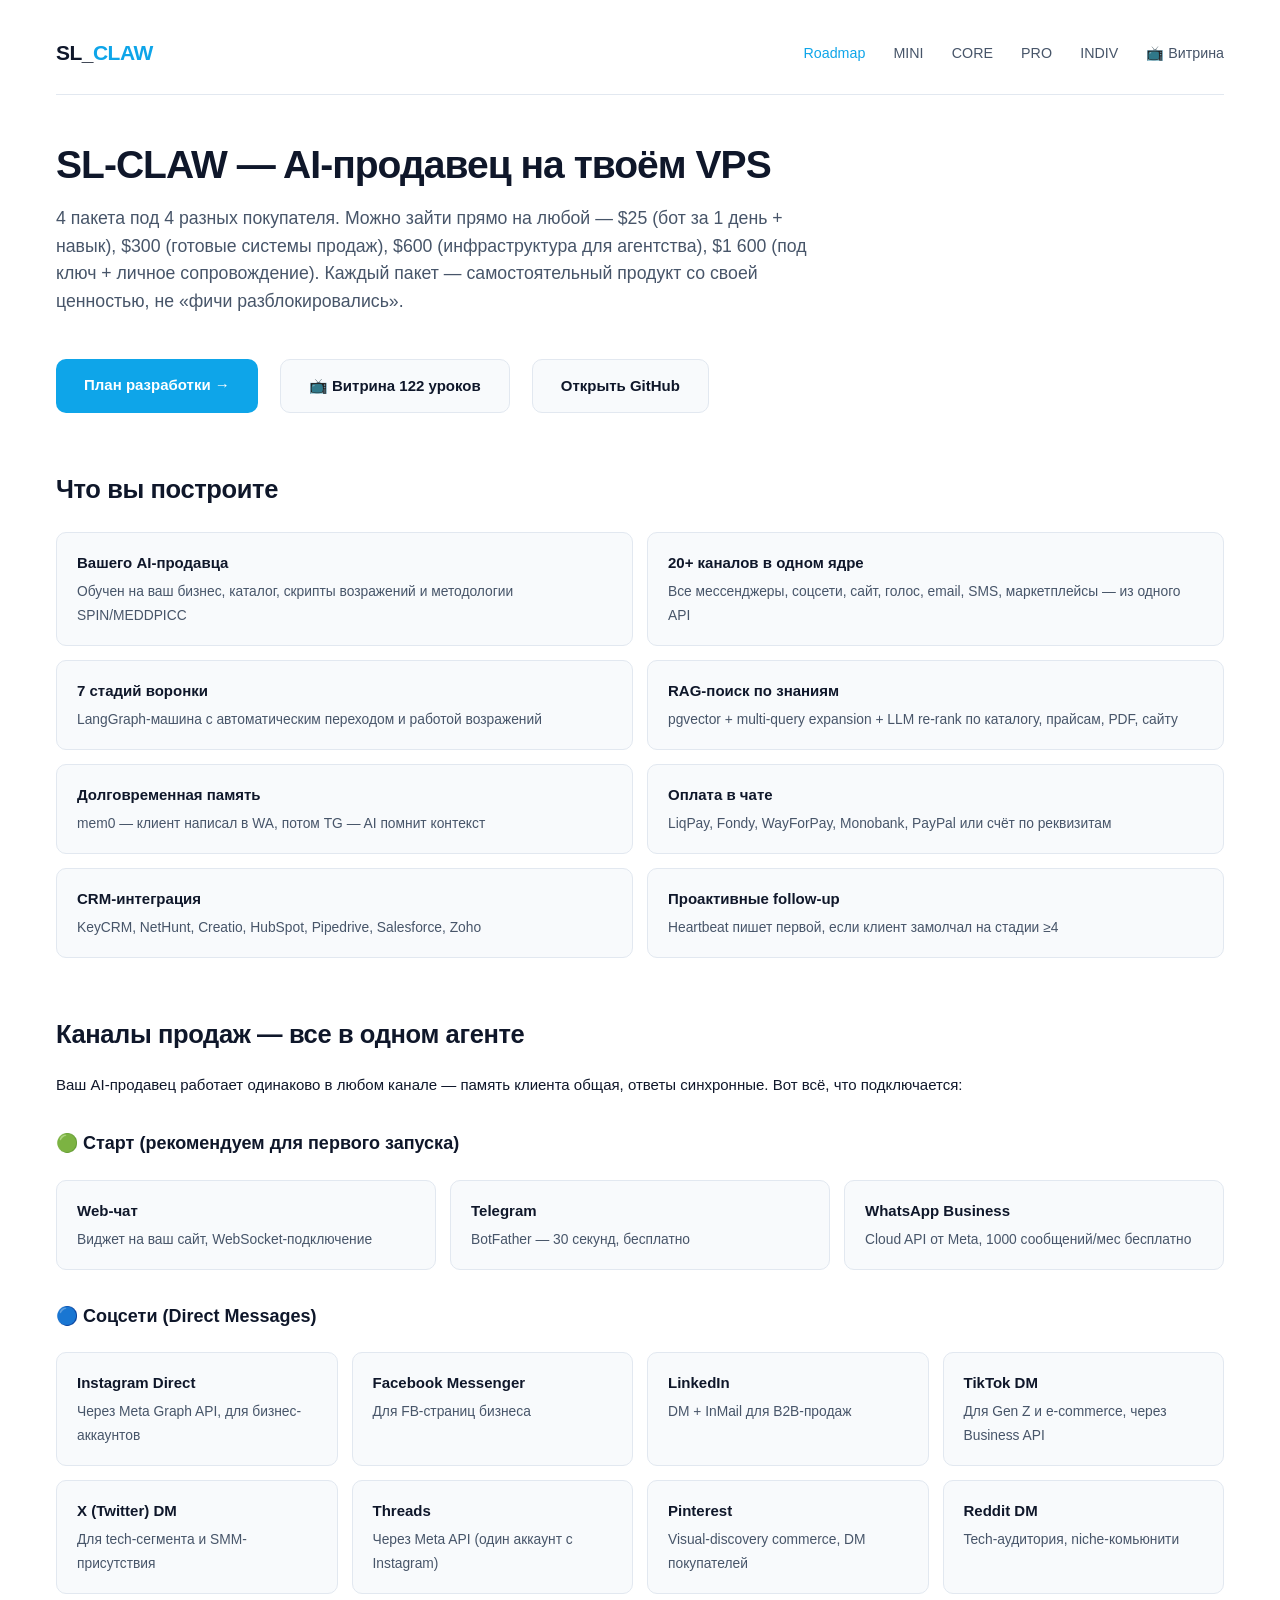
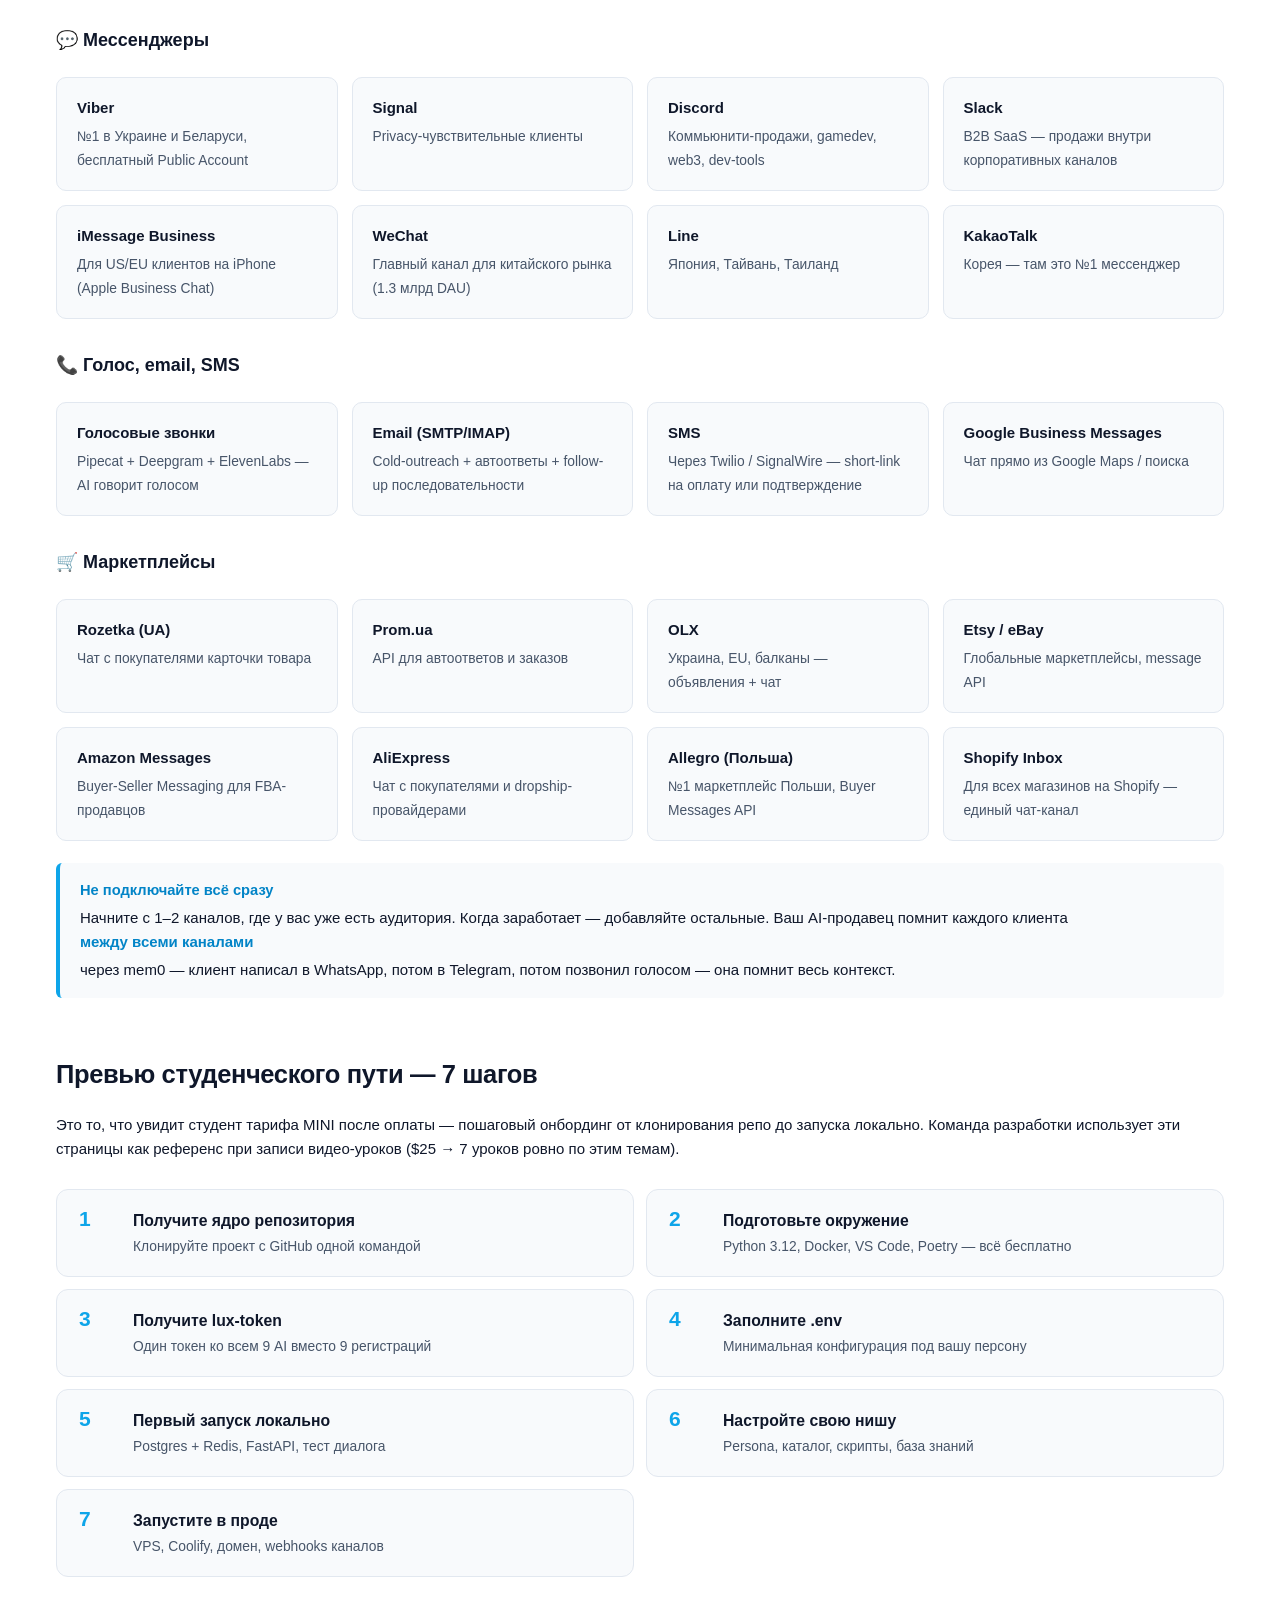
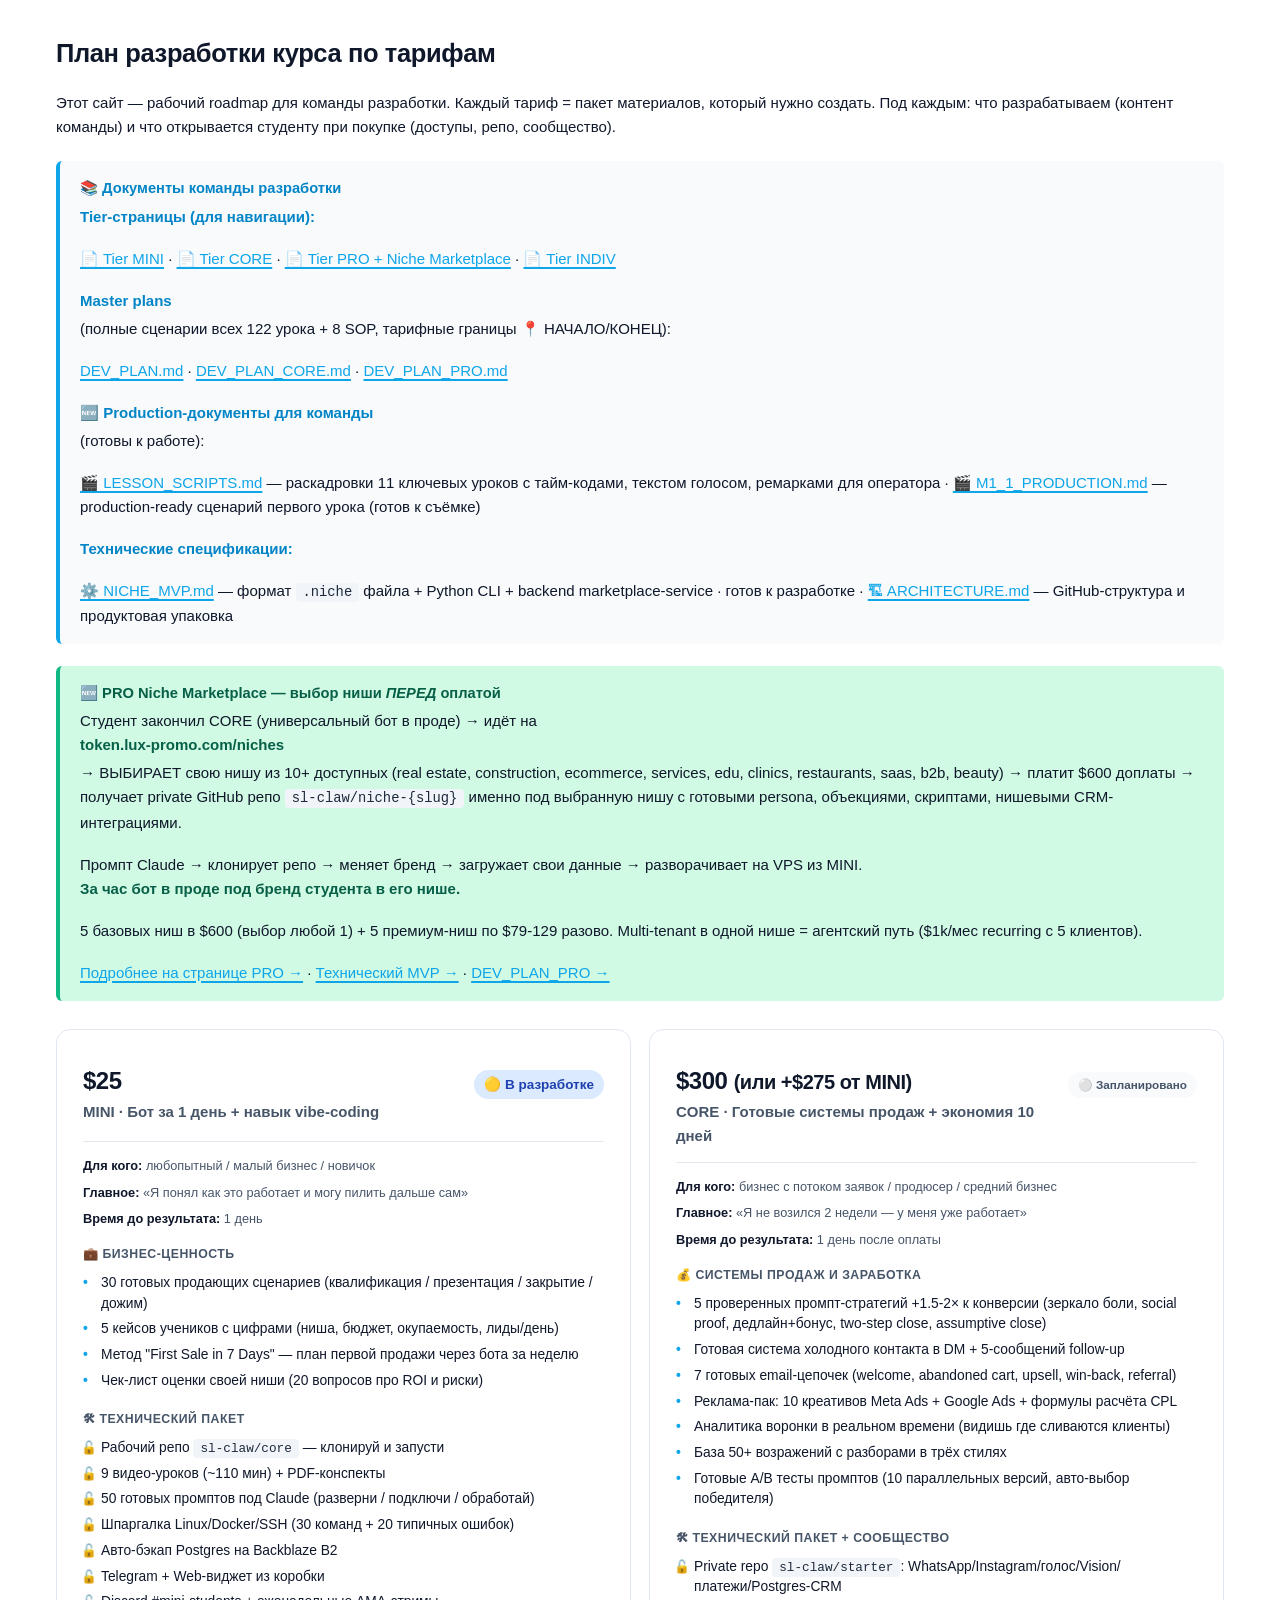
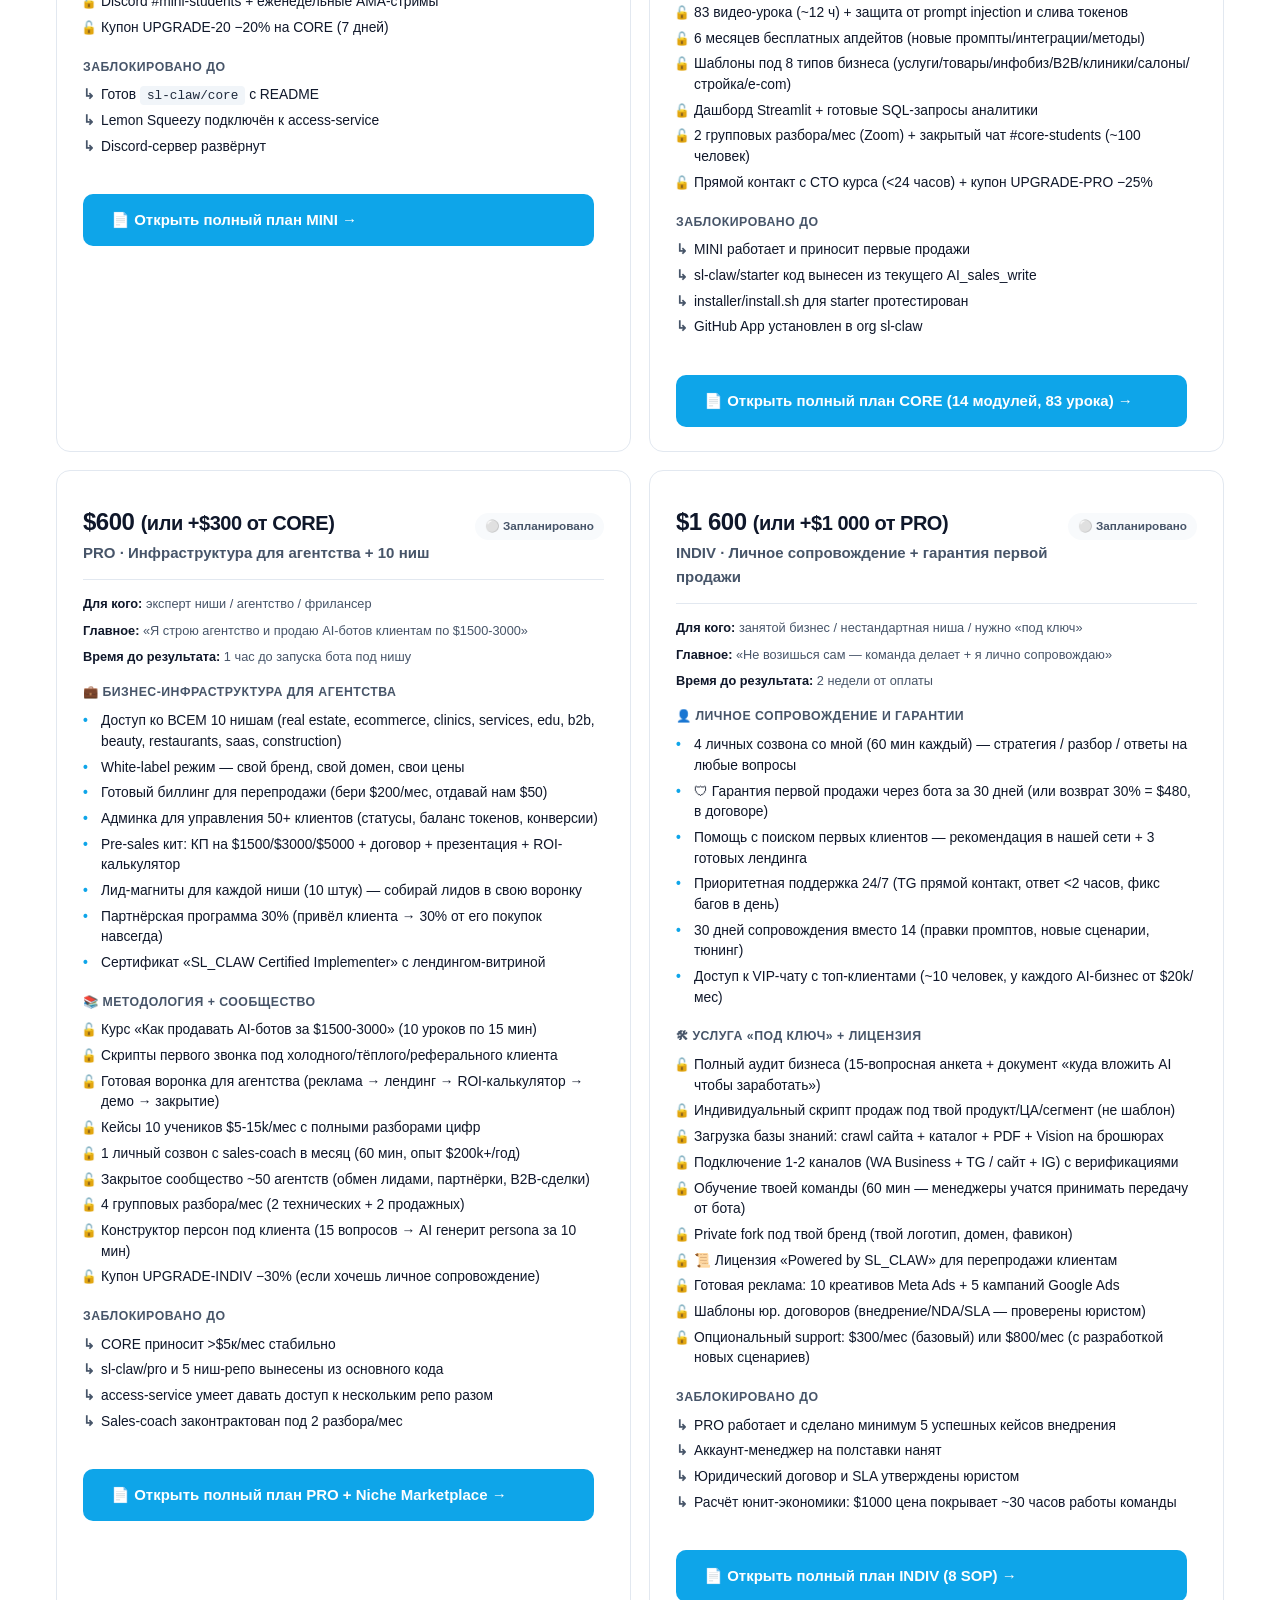
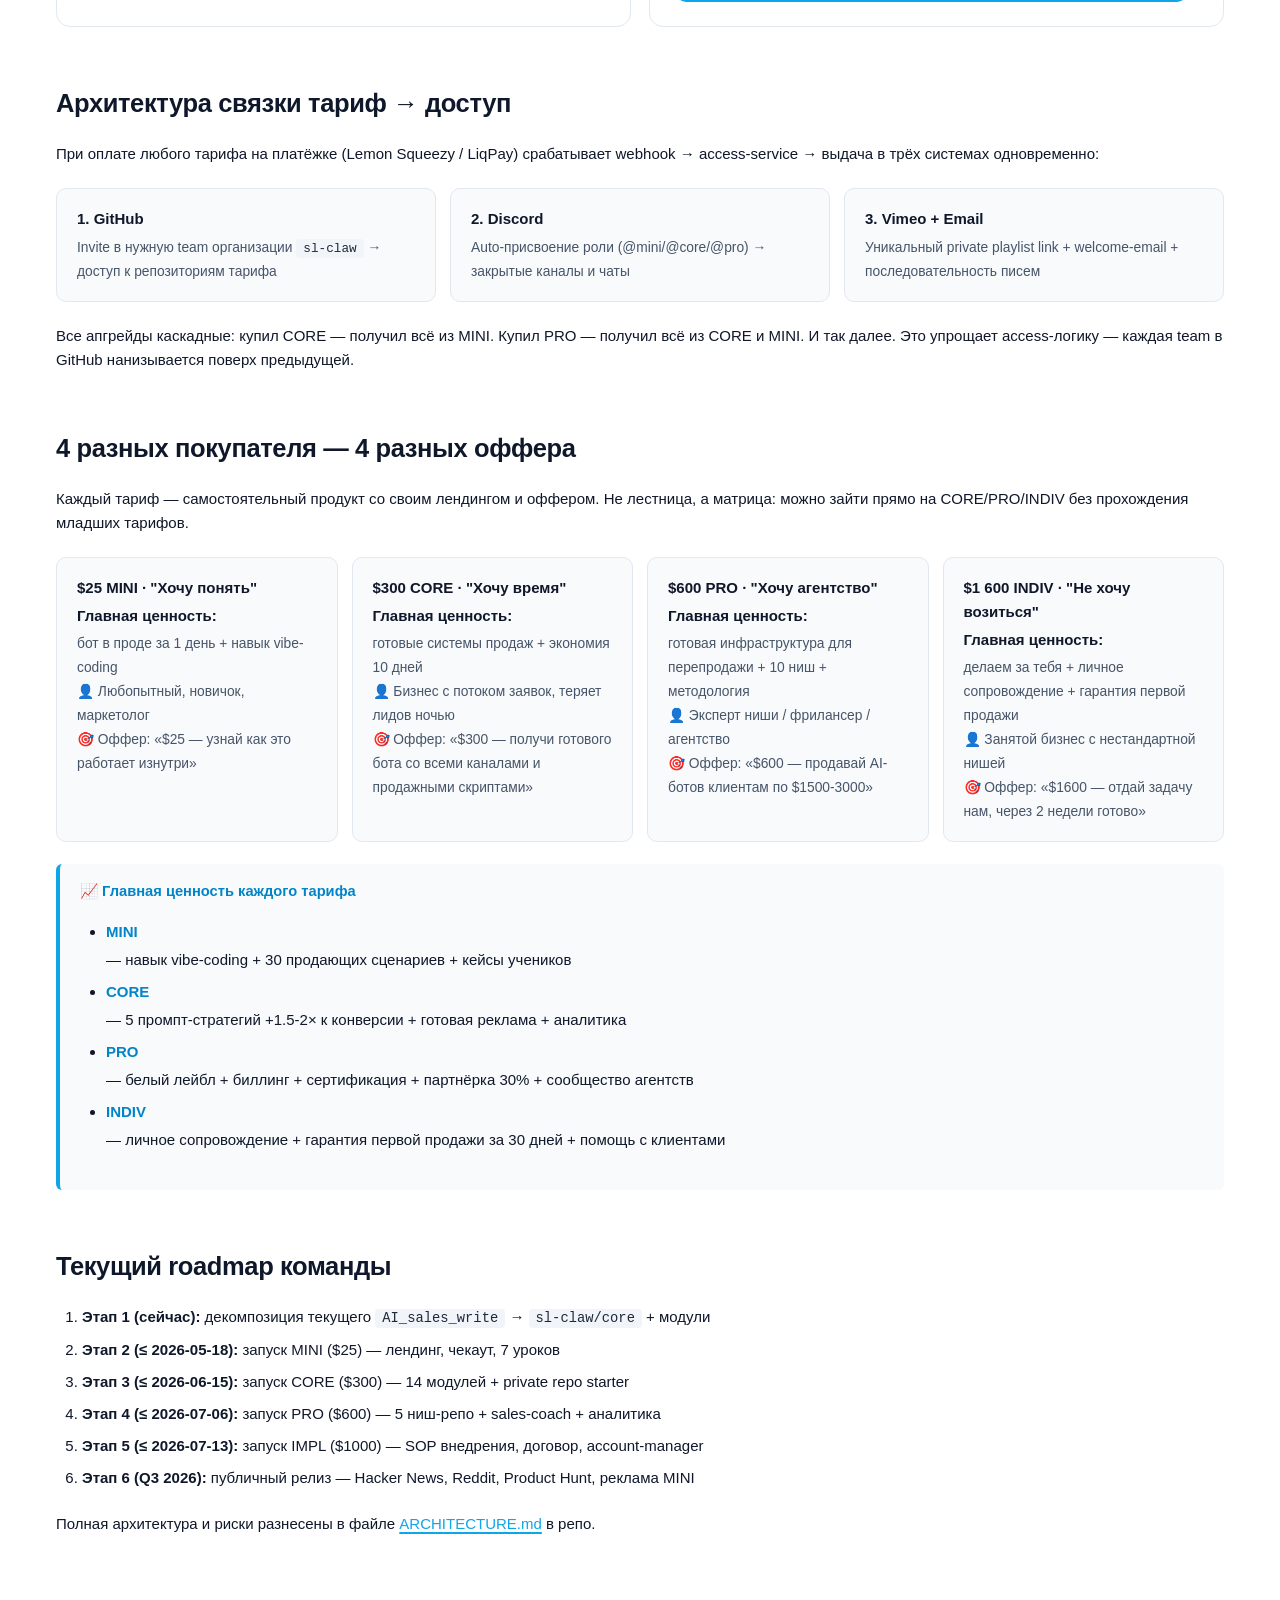
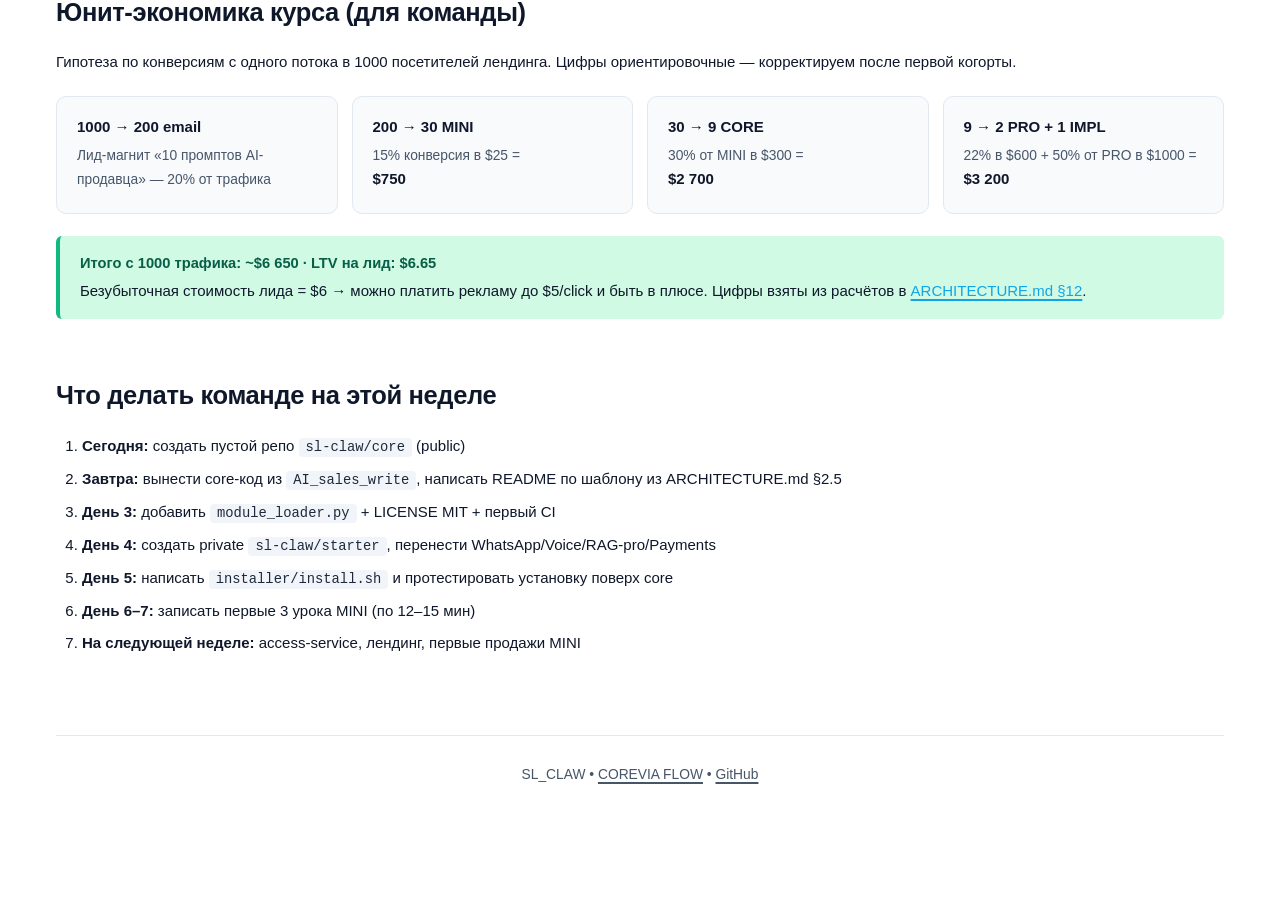
==== commit 843975d6: "Переписаны тарифы под концепцию "разные покупатели + апгрейд по лестнице" Главное: - 4 тарифа = 4 са" ====
--- a/index.html
+++ b/index.html
@@ -25,11 +25,11 @@
     <main>
 
       <section class="hero">
-        <h1>SL-CLAW — Roadmap разработки курса</h1>
+        <h1>SL-CLAW — AI-продавец на твоём VPS</h1>
         <p class="lead">
-          Внутренний рабочий документ команды, которая создаёт курс по AI-продавцу.
-          Здесь: что разрабатываем, какие материалы готовим под каждый тариф ($25 / $300 / $600 / $1000),
-          какие репозитории GitHub открываем студенту, и в каком статусе каждый этап.
+          4 пакета под 4 разных покупателя. Можно зайти прямо на любой —
+          $25 (бот за 1 день + навык), $300 (готовые системы продаж), $600 (инфраструктура для агентства), $1 600 (под ключ + личное сопровождение).
+          Каждый пакет — самостоятельный продукт со своей ценностью, не «фичи разблокировались».
         </p>
 
         <div class="cta-row">
@@ -341,38 +341,38 @@
           <header class="dev-tier-head">
             <div>
               <div class="price">$25</div>
-              <div class="name">MINI · Распаковка / вход в воронку</div>
+              <div class="name">MINI · Бот за 1 день + навык vibe-coding</div>
             </div>
             <span class="dev-status progress">🟡 В разработке</span>
           </header>
 
           <div class="dev-tier-meta">
-            <span><strong>ETA:</strong> 2026-05-18</span>
-            <span><strong>Owner:</strong> CTO + продюсер</span>
-            <span><strong>Зависимости:</strong> sl-claw/core готов</span>
+            <span><strong>Для кого:</strong> любопытный / малый бизнес / новичок</span>
+            <span><strong>Главное:</strong> «Я понял как это работает и могу пилить дальше сам»</span>
+            <span><strong>Время до результата:</strong> 1 день</span>
           </div>
 
           <div class="dev-section">
-            <h4>Что разрабатываем</h4>
-            <ul>
-              <li>9 видео-уроков, общий хронометраж ~110 мин</li>
-              <li>PDF-конспект к каждому уроку (9 файлов)</li>
-              <li>Vimeo private playlist + защита по email · 2 ключевых wow-урока про VPS</li>
-              <li>Лендинг на /buy/mini с чекаутом Lemon Squeezy</li>
-              <li>Discord-сервер + канал #mini-students</li>
-              <li>Welcome-email последовательность (3 письма)</li>
-              <li>Финальный апселл на $300 со скидкой -20% (купон с 7-дневным таймером)</li>
+            <h4>💼 Бизнес-ценность</h4>
+            <ul>
+              <li>30 готовых продающих сценариев (квалификация / презентация / закрытие / дожим)</li>
+              <li>5 кейсов учеников с цифрами (ниша, бюджет, окупаемость, лиды/день)</li>
+              <li>Метод "First Sale in 7 Days" — план первой продажи через бота за неделю</li>
+              <li>Чек-лист оценки своей ниши (20 вопросов про ROI и риски)</li>
             </ul>
           </div>
 
           <div class="dev-section unlocks">
-            <h4>Что открывается студенту при покупке</h4>
-            <ul>
-              <li>Доступ к репо <code>sl-claw/core</code> (он уже public — здесь просто закладка в личном кабинете)</li>
-              <li>Vimeo playlist с 7 уроками</li>
-              <li>PDF-конспекты</li>
-              <li>Discord role <code>@mini-graduate</code> + доступ к каналу <code>#mini-students</code></li>
-              <li>Купон <code>UPGRADE-20</code> на тариф $300 (действует 7 дней)</li>
+            <h4>🛠 Технический пакет</h4>
+            <ul>
+              <li>Рабочий репо <code>sl-claw/core</code> — клонируй и запусти</li>
+              <li>9 видео-уроков (~110 мин) + PDF-конспекты</li>
+              <li>50 готовых промптов под Claude (разверни / подключи / обработай)</li>
+              <li>Шпаргалка Linux/Docker/SSH (30 команд + 20 типичных ошибок)</li>
+              <li>Авто-бэкап Postgres на Backblaze B2</li>
+              <li>Telegram + Web-виджет из коробки</li>
+              <li>Discord #mini-students + еженедельные AMA-стримы</li>
+              <li>Купон UPGRADE-20 −20% на CORE (7 дней)</li>
             </ul>
           </div>
 
@@ -392,44 +392,41 @@
         <article class="dev-tier">
           <header class="dev-tier-head">
             <div>
-              <div class="price">$300</div>
-              <div class="name">CORE · Соберите сами (хит)</div>
+              <div class="price">$300 <small>(или +$275 от MINI)</small></div>
+              <div class="name">CORE · Готовые системы продаж + экономия 10 дней</div>
             </div>
             <span class="dev-status planned">⚪ Запланировано</span>
           </header>
 
           <div class="dev-tier-meta">
-            <span><strong>ETA:</strong> 2026-06-15</span>
-            <span><strong>Owner:</strong> CTO + продюсер + методолог</span>
-            <span><strong>Зависимости:</strong> MINI запущен, sl-claw/starter готов</span>
+            <span><strong>Для кого:</strong> бизнес с потоком заявок / продюсер / средний бизнес</span>
+            <span><strong>Главное:</strong> «Я не возился 2 недели — у меня уже работает»</span>
+            <span><strong>Время до результата:</strong> 1 день после оплаты</span>
           </div>
 
           <div class="dev-section">
-            <h4>Что разрабатываем</h4>
-            <ul>
-              <li>Видео-курс из 14 модулей (~50 уроков, ~12 часов хронометража)</li>
-              <li>Полные раскадровки уроков с тайм-кодами</li>
-              <li>Шаблоны промптов AI-продавца на ru/uk/en (3 файла)</li>
-              <li>База возражений и контр-аргументов (50+ типовых)</li>
-              <li>Скрипты SPIN/MEDDPICC + кейсы успешных закрытий</li>
-              <li>Подробная инструкция деплоя на VPS (Hetzner / Contabo)</li>
-              <li>Чеклист тестирования: 30 тест-кейсов на воронку</li>
-              <li>Ежемесячные апдейты курса (6 месяцев включено)</li>
-              <li>Создание <code>sl-claw/starter</code> private repo с modules/</li>
-              <li>Лендинг /buy/core + чекаут</li>
-              <li>Discord-канал #core-students</li>
+            <h4>💰 Системы продаж и заработка</h4>
+            <ul>
+              <li>5 проверенных промпт-стратегий +1.5-2× к конверсии (зеркало боли, social proof, дедлайн+бонус, two-step close, assumptive close)</li>
+              <li>Готовая система холодного контакта в DM + 5-сообщений follow-up</li>
+              <li>7 готовых email-цепочек (welcome, abandoned cart, upsell, win-back, referral)</li>
+              <li>Реклама-пак: 10 креативов Meta Ads + Google Ads + формулы расчёта CPL</li>
+              <li>Аналитика воронки в реальном времени (видишь где сливаются клиенты)</li>
+              <li>База 50+ возражений с разборами в трёх стилях</li>
+              <li>Готовые A/B тесты промптов (10 параллельных версий, авто-выбор победителя)</li>
             </ul>
           </div>
 
           <div class="dev-section unlocks">
-            <h4>Что открывается студенту при покупке</h4>
-            <ul>
-              <li>Всё из MINI</li>
-              <li>Доступ к private-репо <code>sl-claw/starter</code> через GitHub Team</li>
-              <li>Vimeo playlist 14 модулей + раскадровки</li>
-              <li>Папка с шаблонами промптов и скриптов</li>
-              <li>Discord role <code>@core-student</code> + канал <code>#core-students</code></li>
-              <li>Купон <code>UPGRADE-PRO</code> на тариф $600 (действует 14 дней)</li>
+            <h4>🛠 Технический пакет + сообщество</h4>
+            <ul>
+              <li>Private repo <code>sl-claw/starter</code>: WhatsApp/Instagram/голос/Vision/платежи/Postgres-CRM</li>
+              <li>83 видео-урока (~12 ч) + защита от prompt injection и слива токенов</li>
+              <li>6 месяцев бесплатных апдейтов (новые промпты/интеграции/методы)</li>
+              <li>Шаблоны под 8 типов бизнеса (услуги/товары/инфобиз/B2B/клиники/салоны/стройка/e-com)</li>
+              <li>Дашборд Streamlit + готовые SQL-запросы аналитики</li>
+              <li>2 групповых разбора/мес (Zoom) + закрытый чат #core-students (~100 человек)</li>
+              <li>Прямой контакт с CTO курса (<24 часов) + купон UPGRADE-PRO −25%</li>
             </ul>
           </div>
 
@@ -450,45 +447,44 @@
         <article class="dev-tier">
           <header class="dev-tier-head">
             <div>
-              <div class="price">$600</div>
-              <div class="name">PRO · Под бизнес / для агентств</div>
+              <div class="price">$600 <small>(или +$300 от CORE)</small></div>
+              <div class="name">PRO · Инфраструктура для агентства + 10 ниш</div>
             </div>
             <span class="dev-status planned">⚪ Запланировано</span>
           </header>
 
           <div class="dev-tier-meta">
-            <span><strong>ETA:</strong> 2026-07-06</span>
-            <span><strong>Owner:</strong> CTO + sales-coach</span>
-            <span><strong>Зависимости:</strong> CORE запущен, sl-claw/pro готов</span>
+            <span><strong>Для кого:</strong> эксперт ниши / агентство / фрилансер</span>
+            <span><strong>Главное:</strong> «Я строю агентство и продаю AI-ботов клиентам по $1500-3000»</span>
+            <span><strong>Время до результата:</strong> 1 час до запуска бота под нишу</span>
           </div>
 
           <div class="dev-section">
-            <h4>Что разрабатываем</h4>
-            <ul>
-              <li>Расширенные шаблоны под 5 ниш (realestate, construction, ecommerce, services, edu)</li>
-              <li>Создание private-репозитория <code>sl-claw/pro</code> с multi-tenant + heartbeat + analytics</li>
-              <li>Шаблон упаковки AI-продавца для клиента (Notion-template)</li>
-              <li>CRM-логика для KeyCRM, NetHunt, Creatio, HubSpot, Pipedrive (5 интеграций)</li>
-              <li>Дашборд аналитики диалогов (Streamlit) + SQL-запросы</li>
-              <li>Шаблоны коммерческих предложений (DOCX + Notion)</li>
-              <li>Видео-курс «Как продавать AI-продавцов» (10 уроков по 15 мин)</li>
-              <li>Сценарии звонков с клиентами + презентация для пресейла (PPTX)</li>
-              <li>Шаблон договора на внедрение AI-продавца (DOCX)</li>
-              <li>2 живых группых разбора в месяц (Zoom, 60 мин каждый)</li>
-              <li>Discord-канал #pro-students + закрытый чат</li>
+            <h4>💼 Бизнес-инфраструктура для агентства</h4>
+            <ul>
+              <li>Доступ ко ВСЕМ 10 нишам (real estate, ecommerce, clinics, services, edu, b2b, beauty, restaurants, saas, construction)</li>
+              <li>White-label режим — свой бренд, свой домен, свои цены</li>
+              <li>Готовый биллинг для перепродажи (бери $200/мес, отдавай нам $50)</li>
+              <li>Админка для управления 50+ клиентов (статусы, баланс токенов, конверсии)</li>
+              <li>Pre-sales кит: КП на $1500/$3000/$5000 + договор + презентация + ROI-калькулятор</li>
+              <li>Лид-магниты для каждой ниши (10 штук) — собирай лидов в свою воронку</li>
+              <li>Партнёрская программа 30% (привёл клиента → 30% от его покупок навсегда)</li>
+              <li>Сертификат «SL_CLAW Certified Implementer» с лендингом-витриной</li>
             </ul>
           </div>
 
           <div class="dev-section unlocks">
-            <h4>Что открывается студенту при покупке</h4>
-            <ul>
-              <li>Всё из CORE</li>
-              <li>Доступ к <code>sl-claw/pro</code> + всем <code>sl-claw/niche-*</code></li>
-              <li>Vimeo playlist «Как продавать» (10 видео)</li>
-              <li>Папка с шаблонами договоров, КП, презентаций</li>
-              <li>Discord role <code>@pro-student</code> + канал <code>#pro-students</code></li>
-              <li>Приглашение на 2 групповых разбора в месяц</li>
-              <li>Купон <code>UPGRADE-IMPL</code> на $1000 внедрение (действует 30 дней)</li>
+            <h4>📚 Методология + сообщество</h4>
+            <ul>
+              <li>Курс «Как продавать AI-ботов за $1500-3000» (10 уроков по 15 мин)</li>
+              <li>Скрипты первого звонка под холодного/тёплого/реферального клиента</li>
+              <li>Готовая воронка для агентства (реклама → лендинг → ROI-калькулятор → демо → закрытие)</li>
+              <li>Кейсы 10 учеников $5-15k/мес с полными разборами цифр</li>
+              <li>1 личный созвон с sales-coach в месяц (60 мин, опыт $200k+/год)</li>
+              <li>Закрытое сообщество ~50 агентств (обмен лидами, партнёрки, B2B-сделки)</li>
+              <li>4 групповых разбора/мес (2 технических + 2 продажных)</li>
+              <li>Конструктор персон под клиента (15 вопросов → AI генерит persona за 10 мин)</li>
+              <li>Купон UPGRADE-INDIV −30% (если хочешь личное сопровождение)</li>
             </ul>
           </div>
 
@@ -505,50 +501,47 @@
           <a href="tier-pro.html" class="btn" style="margin-top: 18px;">📄 Открыть полный план PRO + Niche Marketplace →</a>
         </article>
 
-        <!-- ===== $1000 INDIV ===== -->
+        <!-- ===== $1600 INDIV ===== -->
         <article class="dev-tier">
           <header class="dev-tier-head">
             <div>
-              <div class="price">$1 000</div>
-              <div class="name">INDIV · Индивидуальная работа</div>
+              <div class="price">$1 600 <small>(или +$1 000 от PRO)</small></div>
+              <div class="name">INDIV · Личное сопровождение + гарантия первой продажи</div>
             </div>
             <span class="dev-status planned">⚪ Запланировано</span>
           </header>
 
           <div class="dev-tier-meta">
-            <span><strong>ETA:</strong> 2026-07-13</span>
-            <span><strong>Owner:</strong> CTO + аккаунт-менеджер</span>
-            <span><strong>Зависимости:</strong> PRO готов, операционные процессы прописаны</span>
+            <span><strong>Для кого:</strong> занятой бизнес / нестандартная ниша / нужно «под ключ»</span>
+            <span><strong>Главное:</strong> «Не возишься сам — команда делает + я лично сопровождаю»</span>
+            <span><strong>Время до результата:</strong> 2 недели от оплаты</span>
           </div>
 
           <div class="dev-section">
-            <h4>Что разрабатываем</h4>
-            <ul>
-              <li>Шаблон аудита бизнеса клиента (15-вопросная анкета + Notion-форма)</li>
-              <li>Чеклист анализа продукта и целевой аудитории</li>
-              <li>Процесс разработки скрипта продаж под нишу клиента</li>
-              <li>SOP по загрузке базы знаний (URL → crawl → PDF → Vision)</li>
-              <li>SOP по подключению канала клиента (Telegram/WA/IG/Web)</li>
-              <li>Сценарий 60-минутной обучающей встречи с командой клиента</li>
-              <li>SLA-договор + чеклист передачи</li>
-              <li>14-дневный план сопровождения после запуска</li>
-              <li>CRM для отслеживания клиентов (Notion / KeyCRM)</li>
-              <li>Внутренние процессы: онбординг, биллинг, эскалации</li>
-              <li>Создание team <code>clients-implementation</code> в GitHub с private fork под клиента</li>
+            <h4>👤 Личное сопровождение и гарантии</h4>
+            <ul>
+              <li>4 личных созвона со мной (60 мин каждый) — стратегия / разбор / ответы на любые вопросы</li>
+              <li>🛡 Гарантия первой продажи через бота за 30 дней (или возврат 30% = $480, в договоре)</li>
+              <li>Помощь с поиском первых клиентов — рекомендация в нашей сети + 3 готовых лендинга</li>
+              <li>Приоритетная поддержка 24/7 (TG прямой контакт, ответ <2 часов, фикс багов в день)</li>
+              <li>30 дней сопровождения вместо 14 (правки промптов, новые сценарии, тюнинг)</li>
+              <li>Доступ к VIP-чату с топ-клиентами (~10 человек, у каждого AI-бизнес от $20k/мес)</li>
             </ul>
           </div>
 
           <div class="dev-section unlocks">
-            <h4>Что получает клиент</h4>
-            <ul>
-              <li>Полностью настроенный AI-продавец в проде на его VPS</li>
-              <li>Подключение к 1–2 каналам коммуникации</li>
-              <li>Загруженная база знаний (каталог + сайт + PDF)</li>
-              <li>Обучение команды клиента (60-минутный созвон)</li>
-              <li>14 дней сопровождения после запуска (правки промптов, тюнинг)</li>
-              <li>Все материалы из PRO в личном кабинете клиента</li>
-              <li>Private GitHub fork ядра под бренд клиента</li>
-              <li>Опциональный месячный support-контракт от $300/мес</li>
+            <h4>🛠 Услуга «под ключ» + лицензия</h4>
+            <ul>
+              <li>Полный аудит бизнеса (15-вопросная анкета + документ «куда вложить AI чтобы заработать»)</li>
+              <li>Индивидуальный скрипт продаж под твой продукт/ЦА/сегмент (не шаблон)</li>
+              <li>Загрузка базы знаний: crawl сайта + каталог + PDF + Vision на брошюрах</li>
+              <li>Подключение 1-2 каналов (WA Business + TG / сайт + IG) с верификациями</li>
+              <li>Обучение твоей команды (60 мин — менеджеры учатся принимать передачу от бота)</li>
+              <li>Private fork под твой бренд (твой логотип, домен, фавикон)</li>
+              <li>📜 Лицензия «Powered by SL_CLAW» для перепродажи клиентам</li>
+              <li>Готовая реклама: 10 креативов Meta Ads + 5 кампаний Google Ads</li>
+              <li>Шаблоны юр. договоров (внедрение/NDA/SLA — проверены юристом)</li>
+              <li>Опциональный support: $300/мес (базовый) или $800/мес (с разработкой новых сценариев)</li>
             </ul>
           </div>
 
@@ -587,24 +580,35 @@
 
       <p>Все апгрейды каскадные: купил CORE — получил всё из MINI. Купил PRO — получил всё из CORE и MINI. И так далее. Это упрощает access-логику — каждая team в GitHub нанизывается поверх предыдущей.</p>
 
-      <h2>ЦА каждого тарифа (для маркетинга и оффера)</h2>
+      <h2>4 разных покупателя — 4 разных оффера</h2>
+      <p>Каждый тариф — самостоятельный продукт со своим лендингом и оффером. Не лестница, а матрица: можно зайти прямо на CORE/PRO/INDIV без прохождения младших тарифов.</p>
       <div class="grid-4">
         <div class="feature">
-          <strong>$25 MINI</strong>
-          <span>Любопытные новички, владельцы малого бизнеса, маркетологи. Главная цель — вход в воронку.</span>
-        </div>
-        <div class="feature">
-          <strong>$300 CORE</strong>
-          <span>Бизнесы с потоком заявок (теряют лиды ночью), продюсеры курсов, средний бизнес.</span>
-        </div>
-        <div class="feature">
-          <strong>$600 PRO</strong>
-          <span>Агентства, фрилансеры, продающие AI-внедрения клиентам по $1500–3000.</span>
-        </div>
-        <div class="feature">
-          <strong>$1 000 IMPL</strong>
-          <span>Конкретные бизнесы с готовым продуктом и желанием получить «под ключ» без возни.</span>
-        </div>
+          <strong>$25 MINI · "Хочу понять"</strong>
+          <span><strong>Главная ценность:</strong> бот в проде за 1 день + навык vibe-coding<br>👤 Любопытный, новичок, маркетолог<br>🎯 Оффер: «$25 — узнай как это работает изнутри»</span>
+        </div>
+        <div class="feature">
+          <strong>$300 CORE · "Хочу время"</strong>
+          <span><strong>Главная ценность:</strong> готовые системы продаж + экономия 10 дней<br>👤 Бизнес с потоком заявок, теряет лидов ночью<br>🎯 Оффер: «$300 — получи готового бота со всеми каналами и продажными скриптами»</span>
+        </div>
+        <div class="feature">
+          <strong>$600 PRO · "Хочу агентство"</strong>
+          <span><strong>Главная ценность:</strong> готовая инфраструктура для перепродажи + 10 ниш + методология<br>👤 Эксперт ниши / фрилансер / агентство<br>🎯 Оффер: «$600 — продавай AI-ботов клиентам по $1500-3000»</span>
+        </div>
+        <div class="feature">
+          <strong>$1 600 INDIV · "Не хочу возиться"</strong>
+          <span><strong>Главная ценность:</strong> делаем за тебя + личное сопровождение + гарантия первой продажи<br>👤 Занятой бизнес с нестандартной нишей<br>🎯 Оффер: «$1600 — отдай задачу нам, через 2 недели готово»</span>
+        </div>
+      </div>
+
+      <div class="callout">
+        <strong>📈 Главная ценность каждого тарифа</strong>
+        <ul>
+          <li><strong>MINI</strong> — навык vibe-coding + 30 продающих сценариев + кейсы учеников</li>
+          <li><strong>CORE</strong> — 5 промпт-стратегий +1.5-2× к конверсии + готовая реклама + аналитика</li>
+          <li><strong>PRO</strong> — белый лейбл + биллинг + сертификация + партнёрка 30% + сообщество агентств</li>
+          <li><strong>INDIV</strong> — личное сопровождение + гарантия первой продажи за 30 дней + помощь с клиентами</li>
+        </ul>
       </div>
 
       <h2>Текущий roadmap команды</h2>
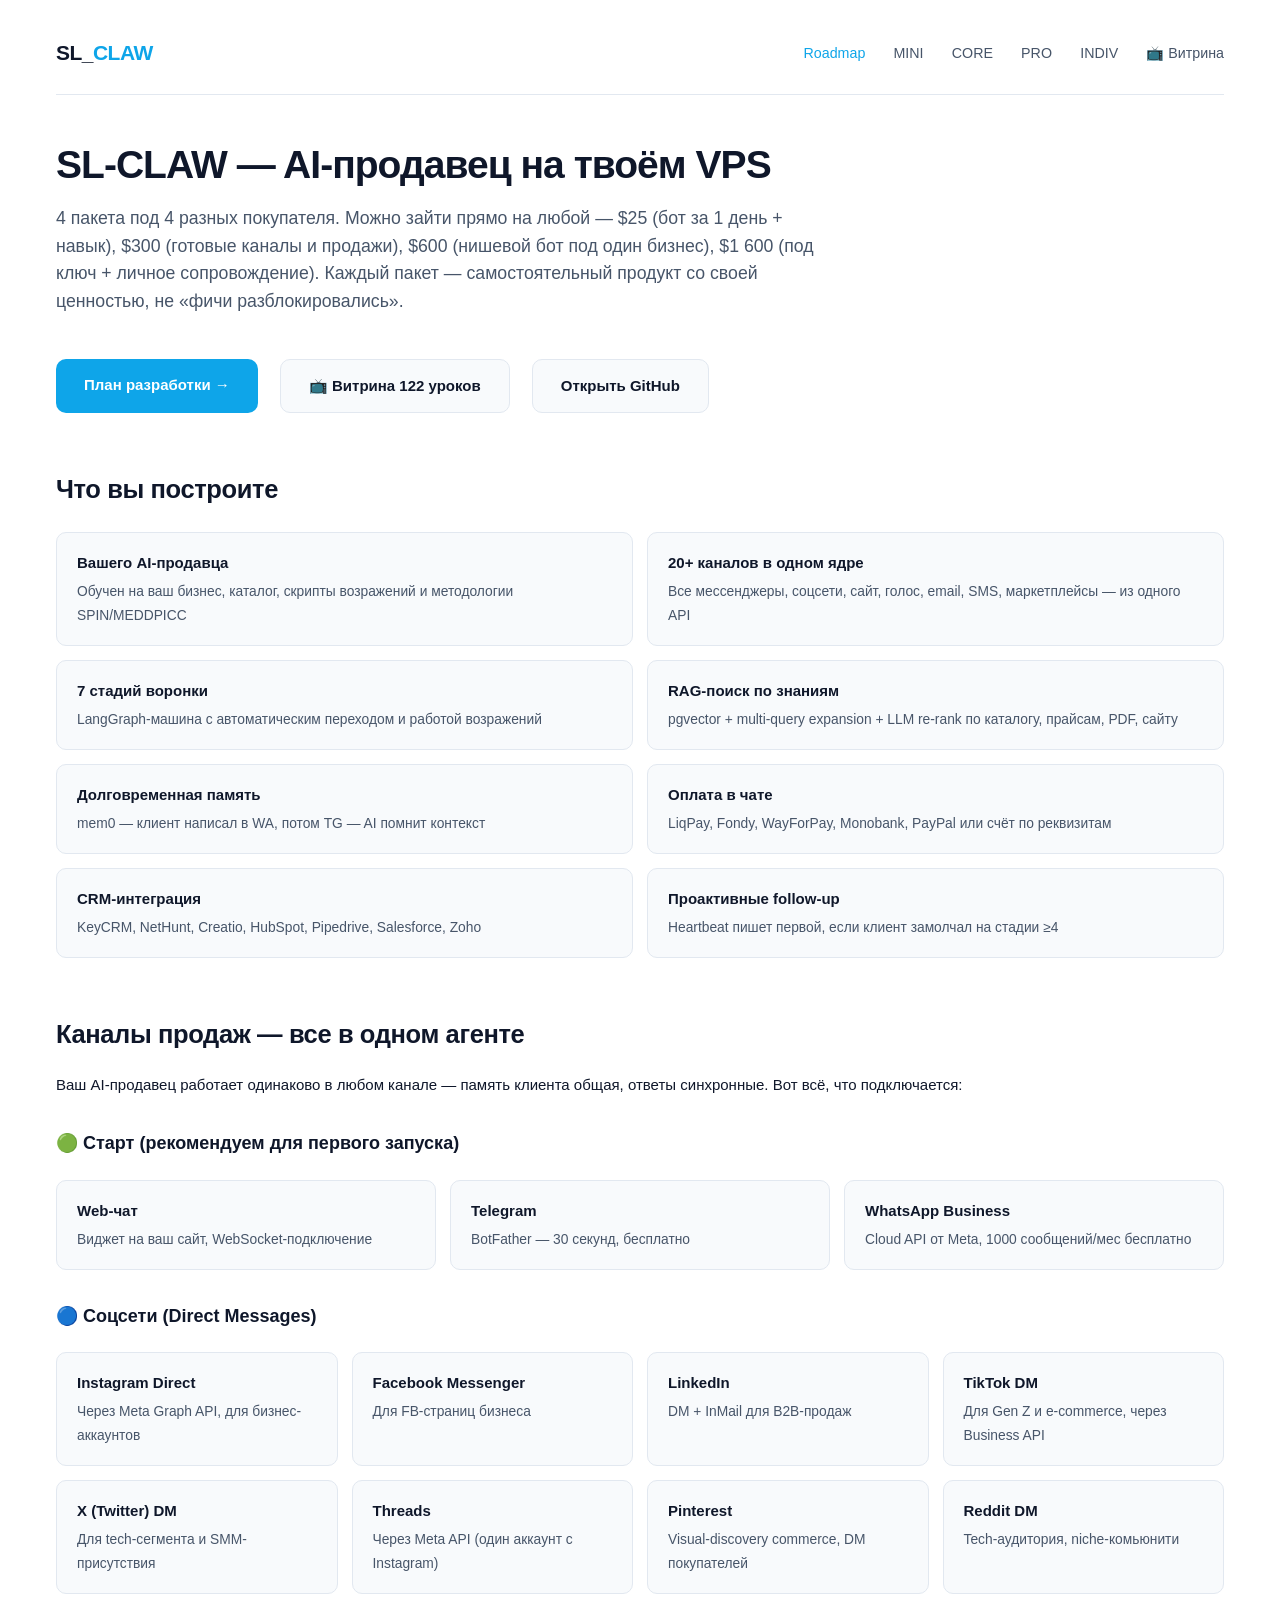
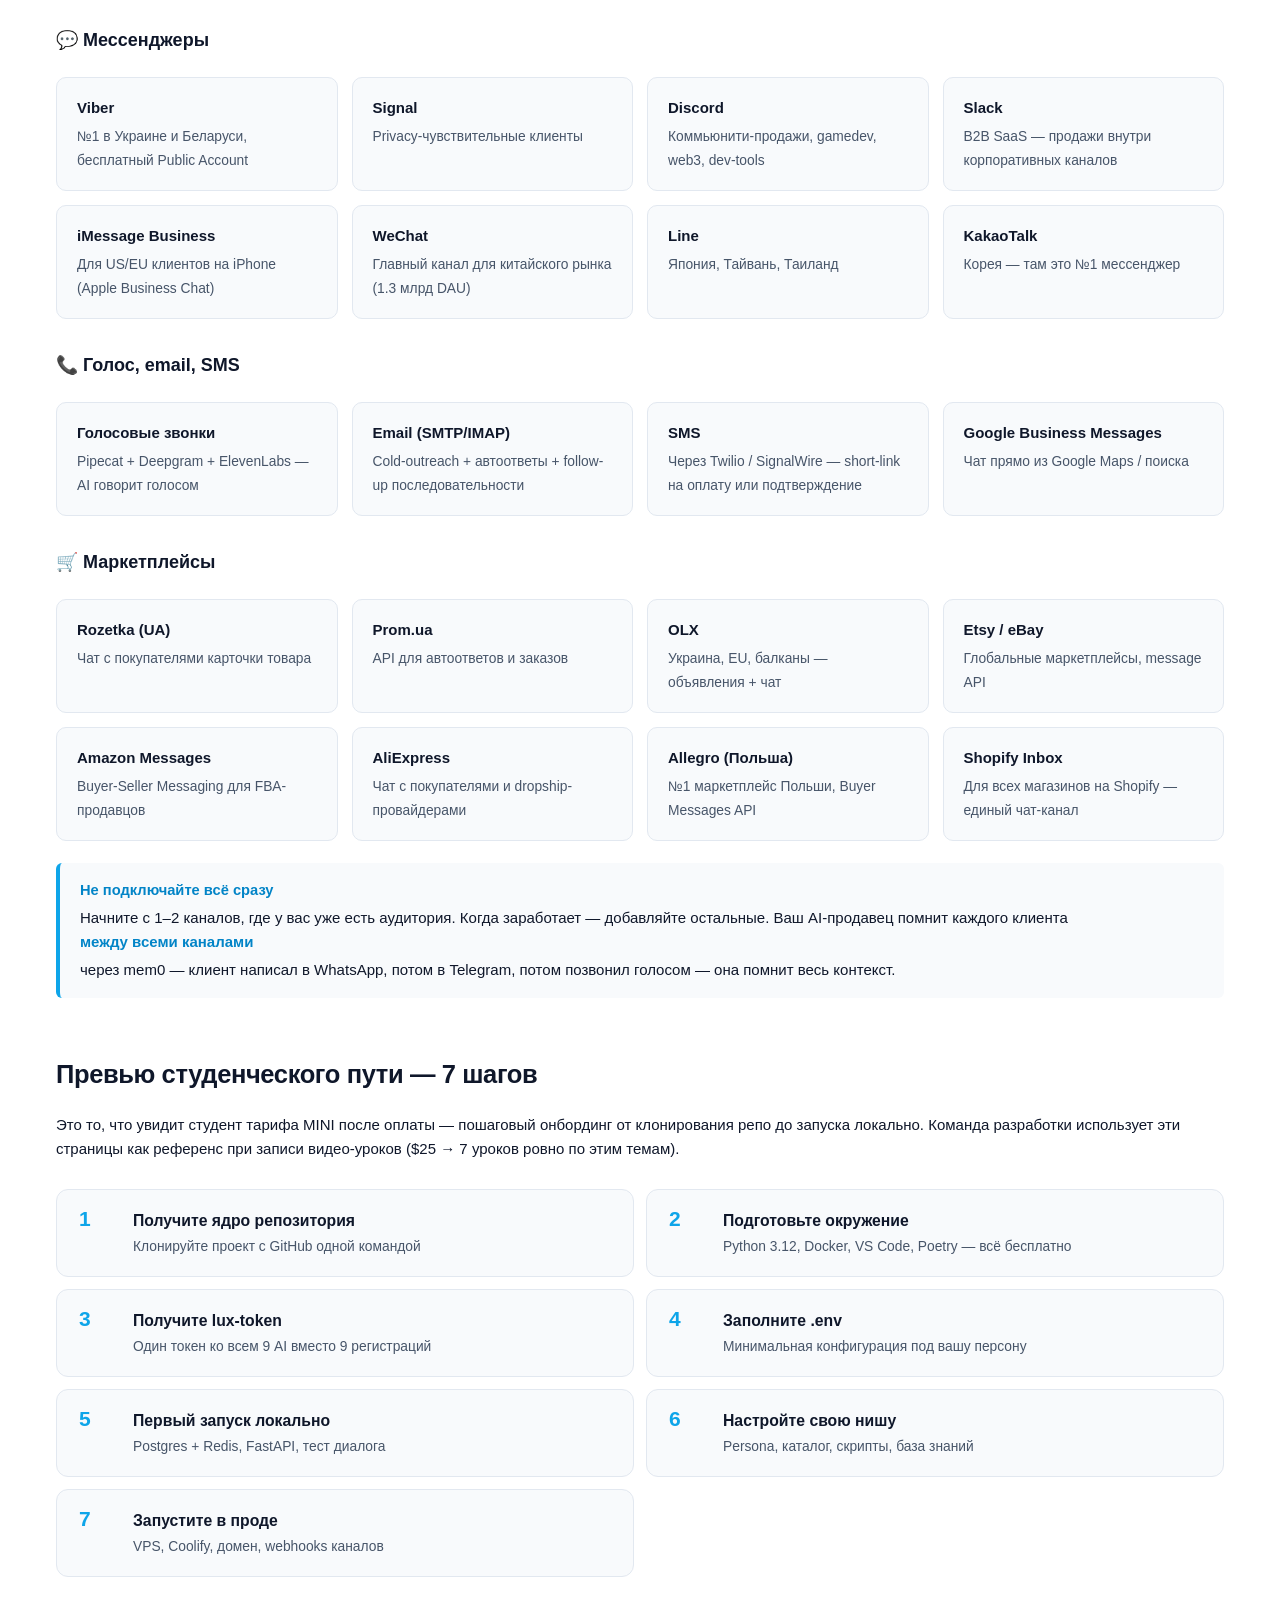
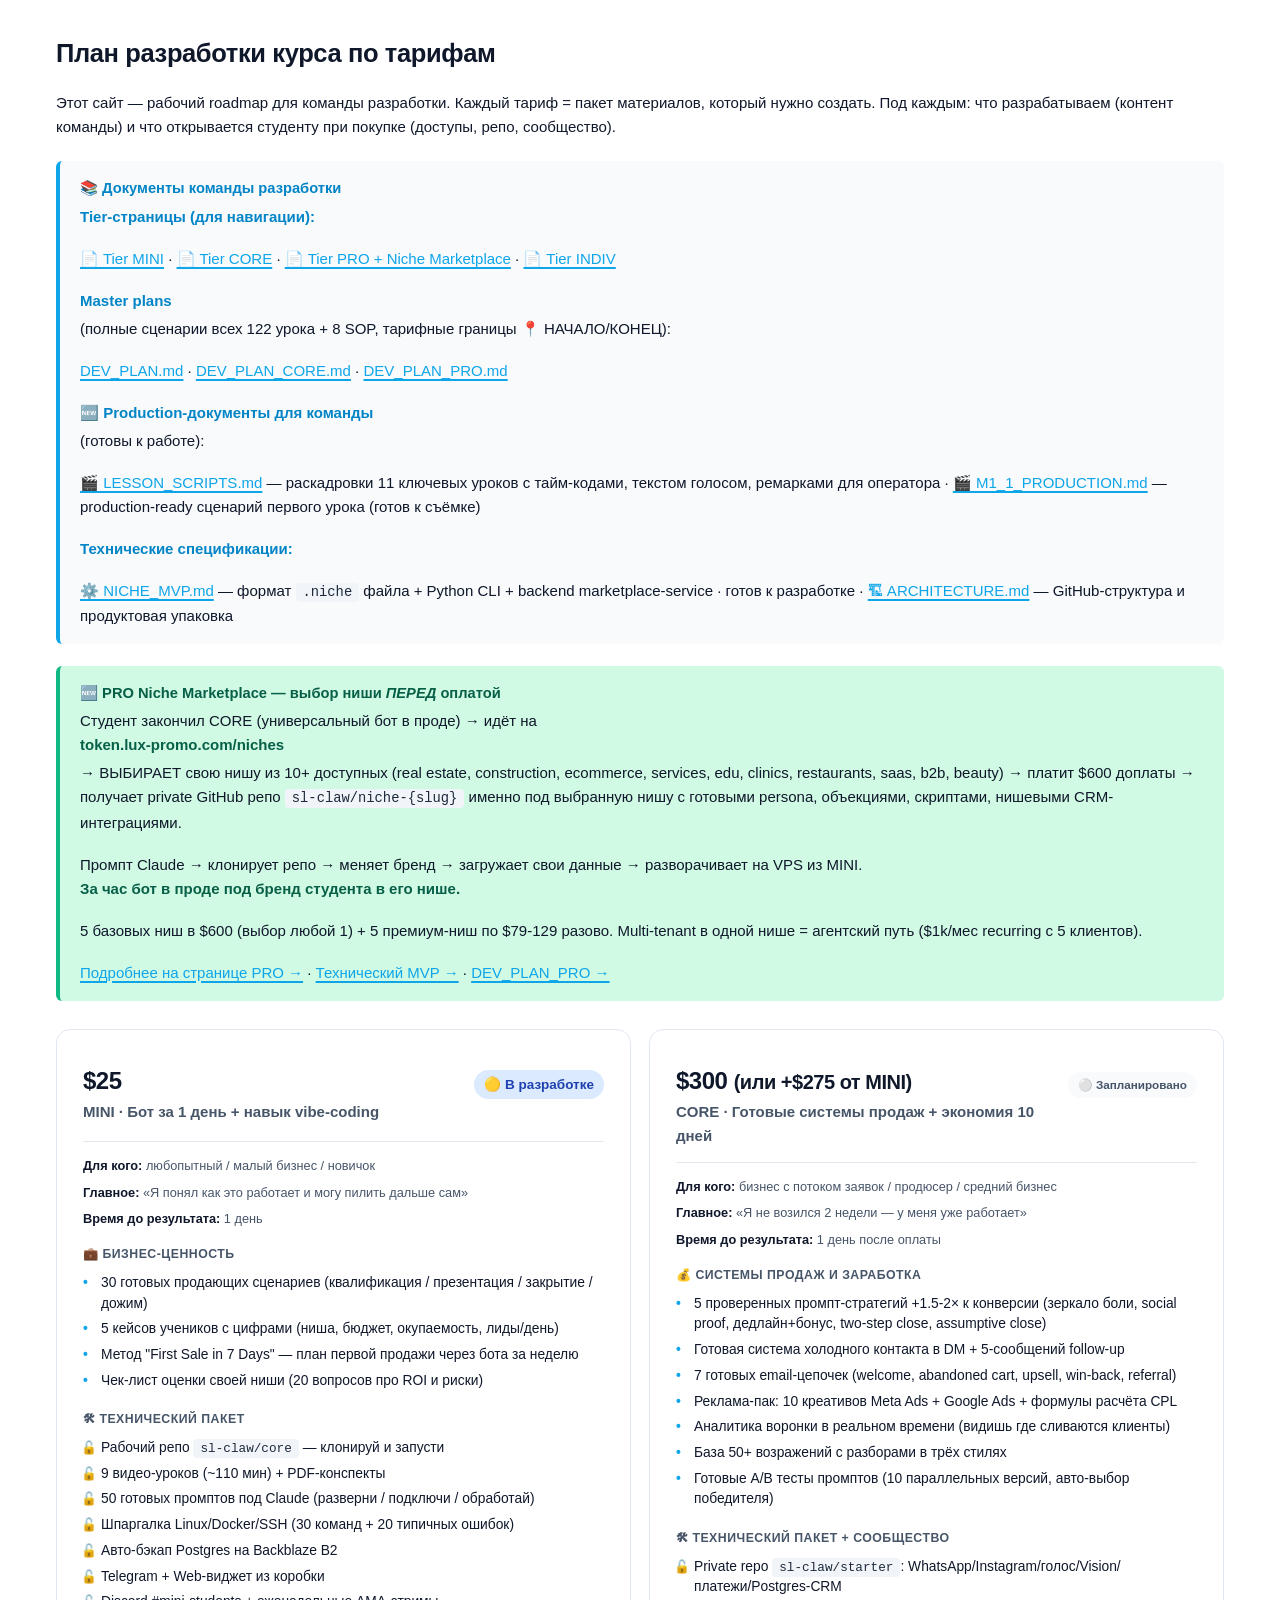
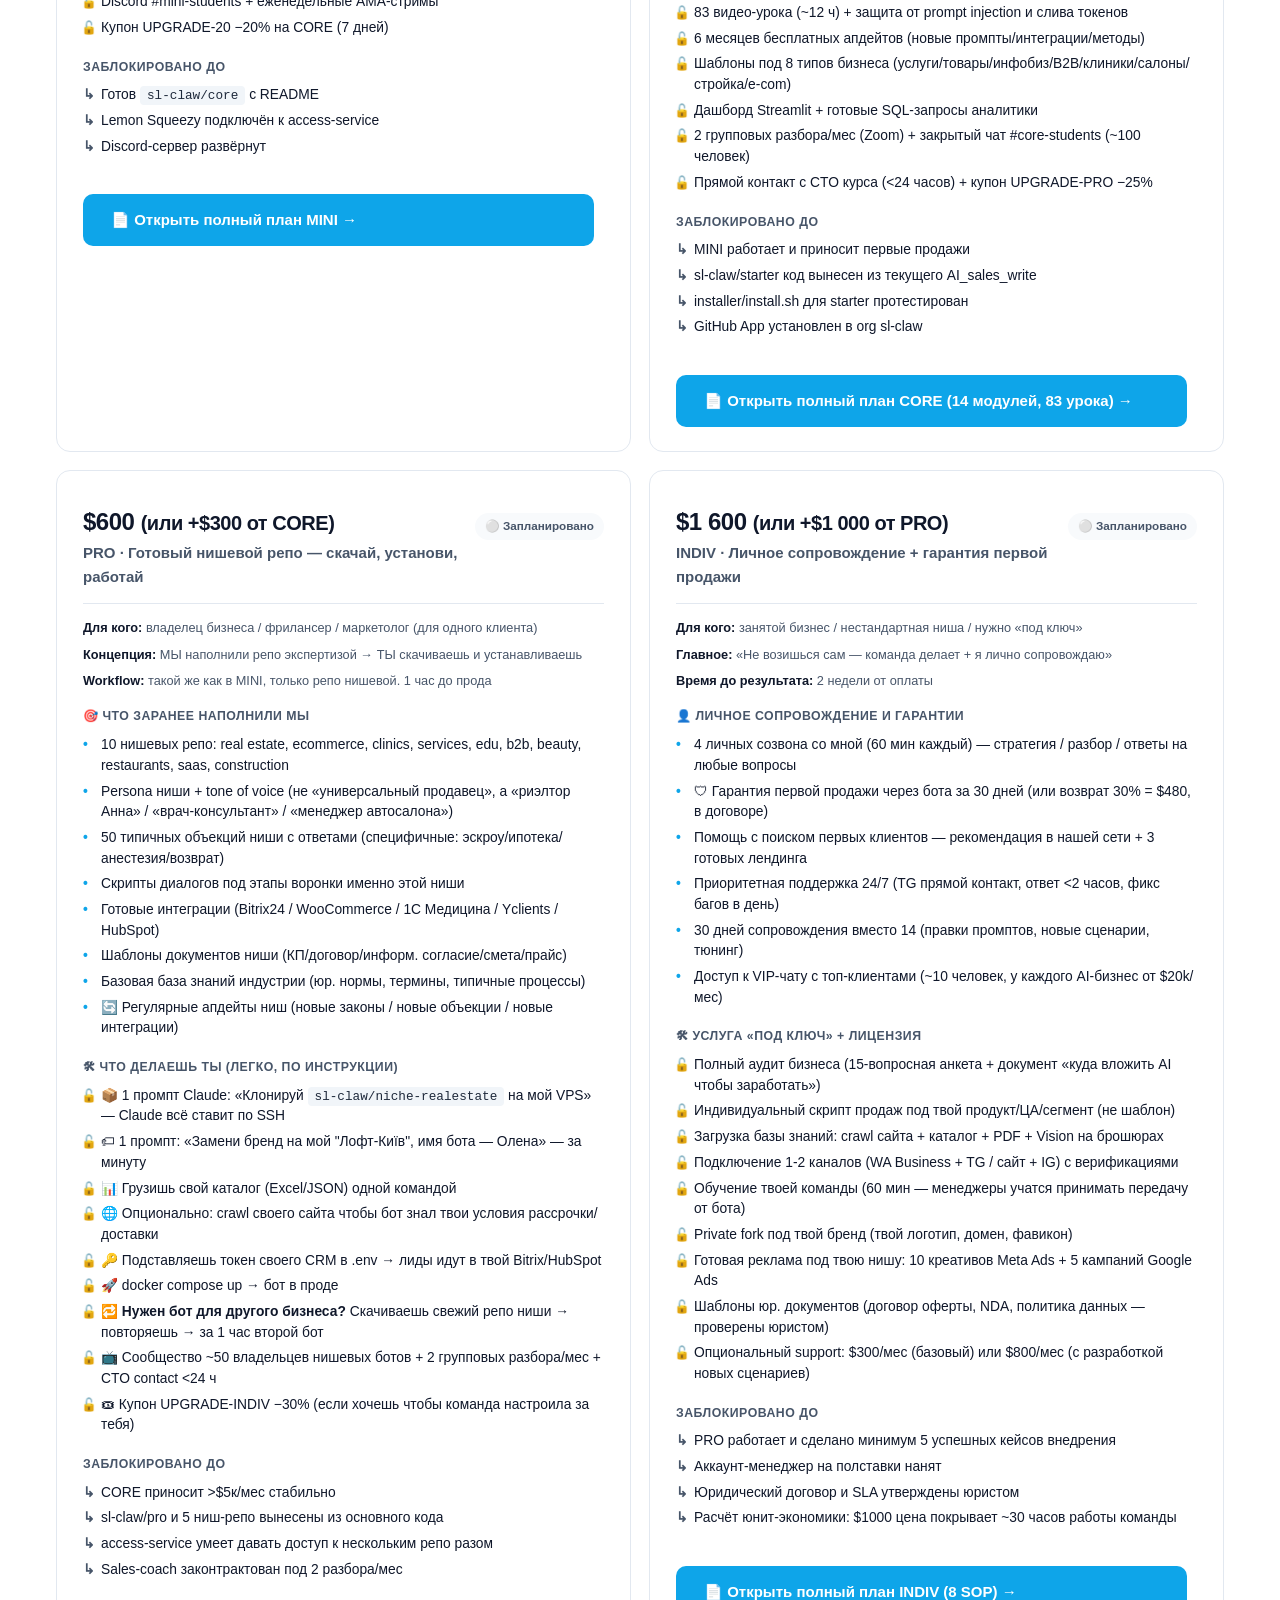
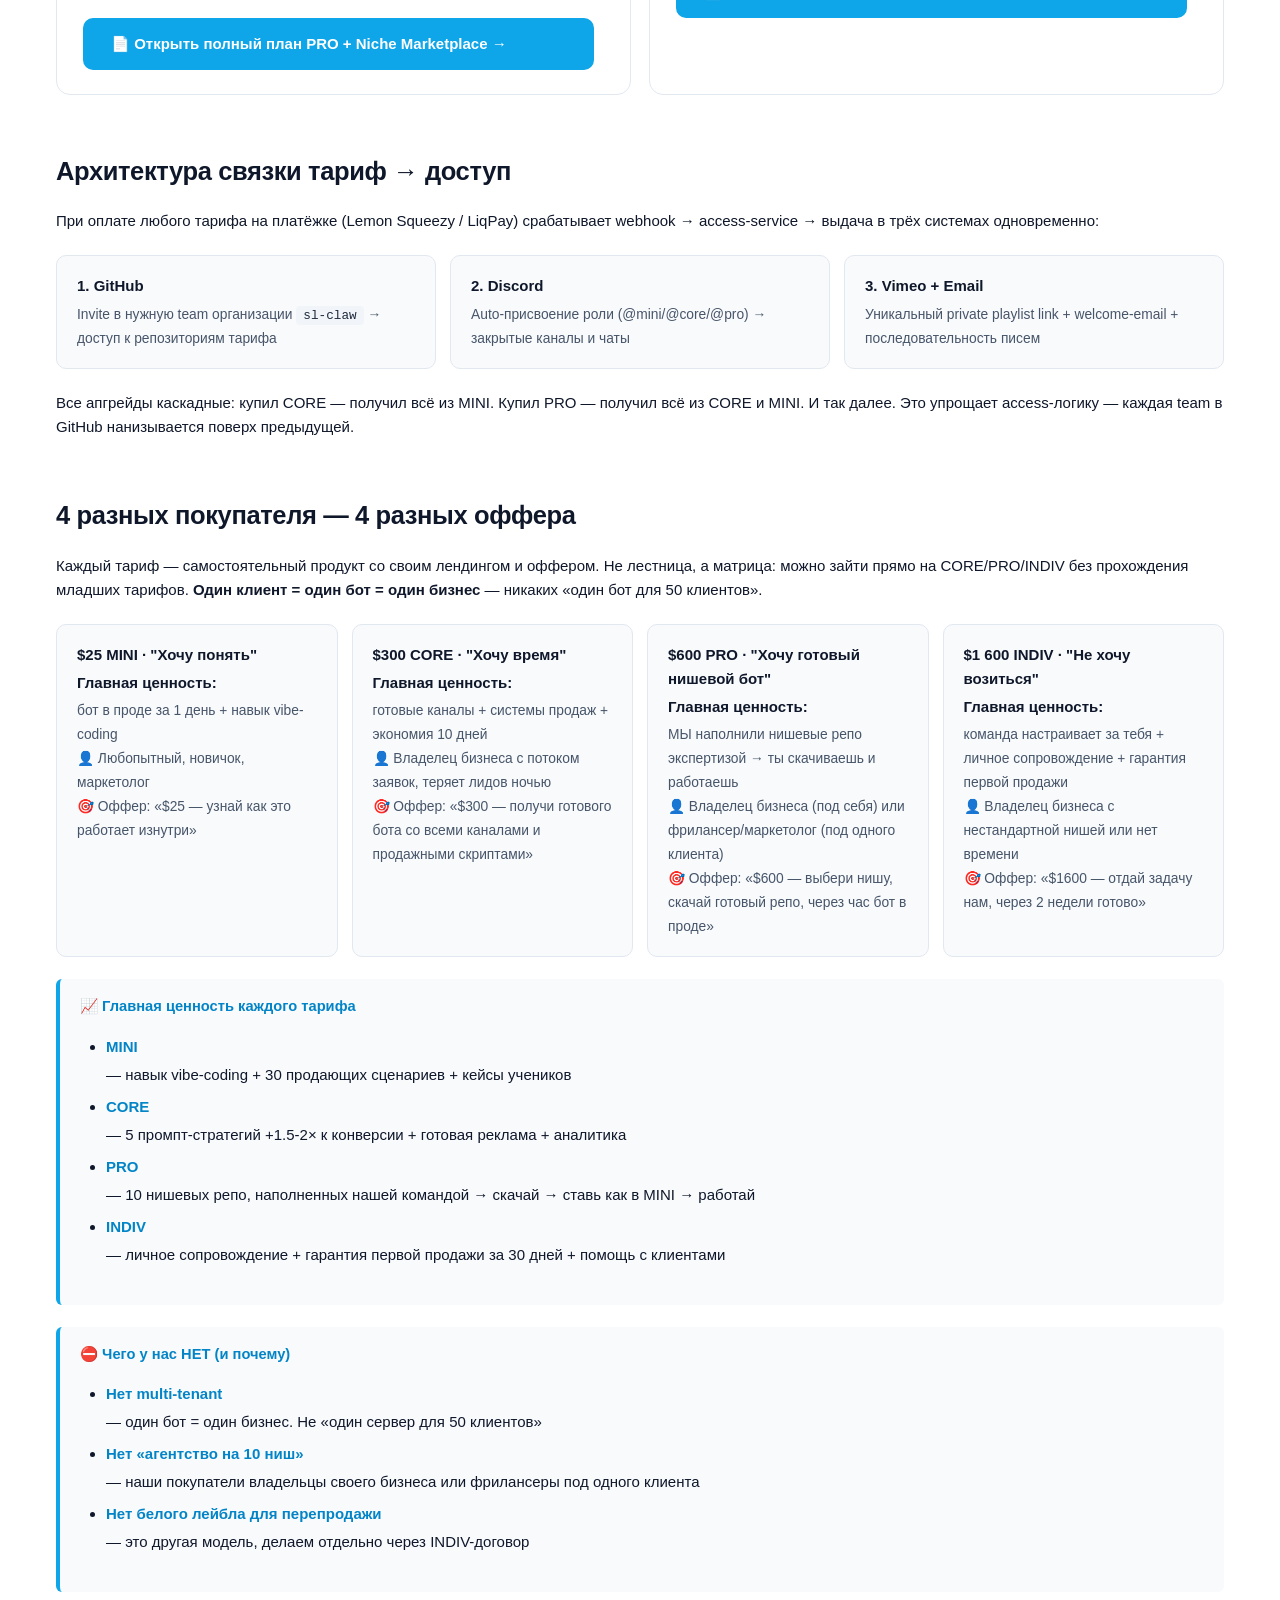
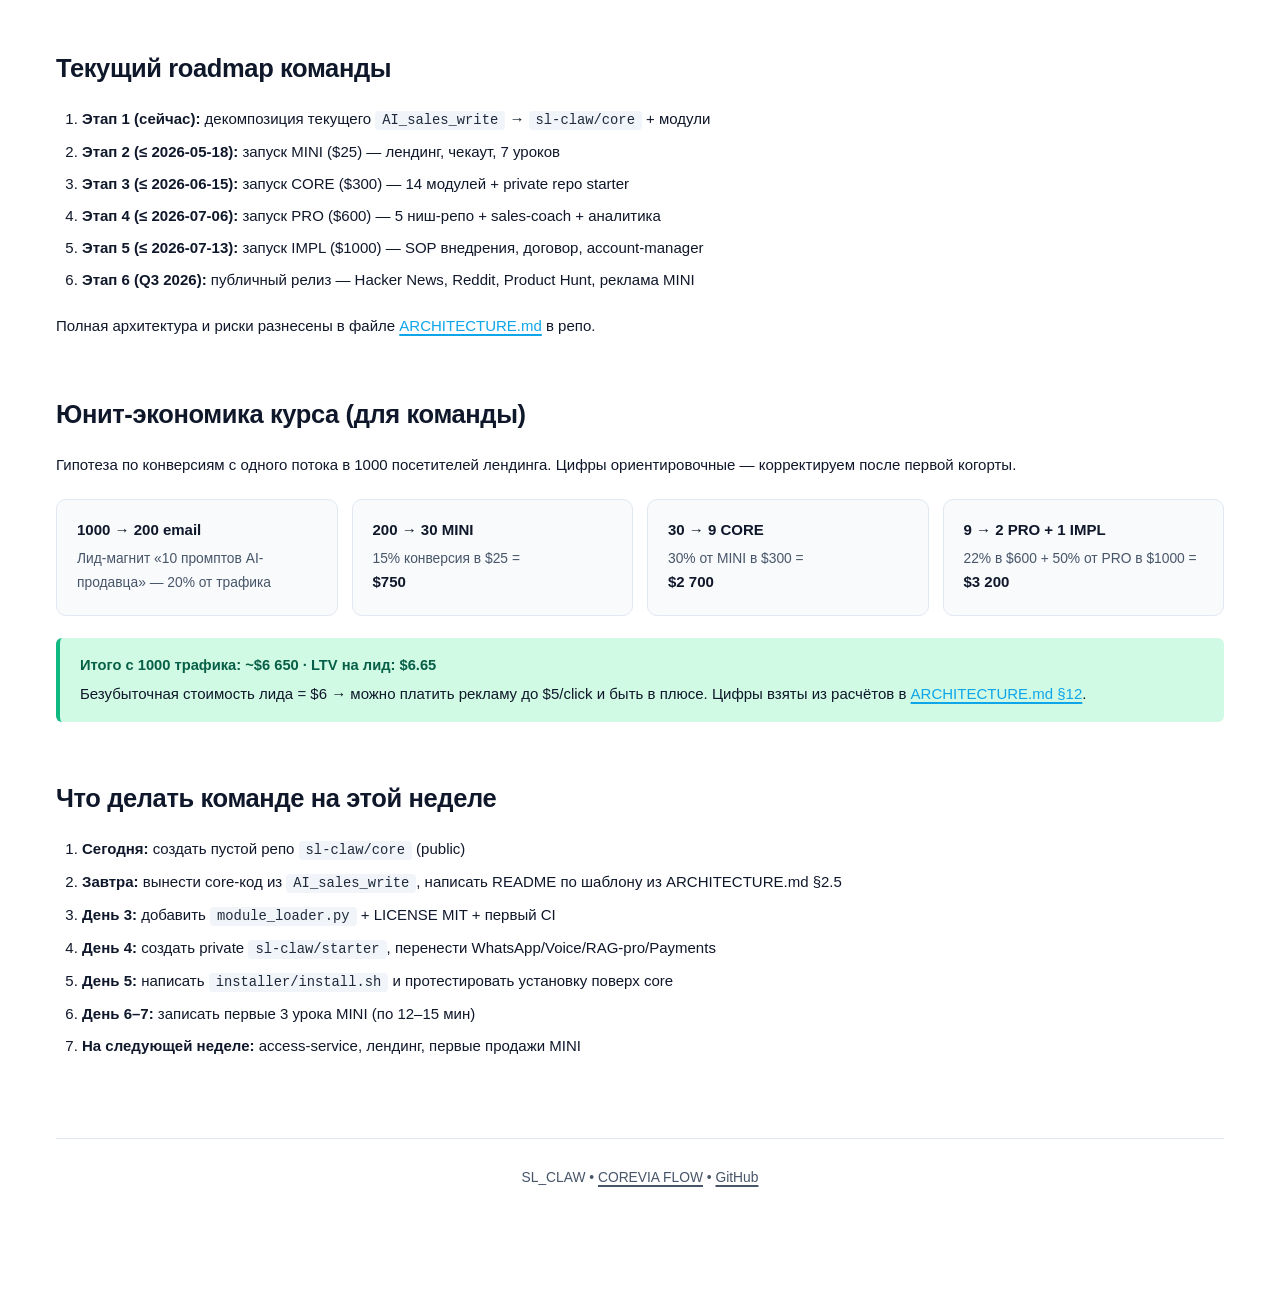
==== commit f6bde4d9: "PRO переписан: МЫ наполняем нишевые репо, клиент скачивает и ставит как MINI Главная мысль концепции" ====
--- a/index.html
+++ b/index.html
@@ -28,7 +28,7 @@
         <h1>SL-CLAW — AI-продавец на твоём VPS</h1>
         <p class="lead">
           4 пакета под 4 разных покупателя. Можно зайти прямо на любой —
-          $25 (бот за 1 день + навык), $300 (готовые системы продаж), $600 (инфраструктура для агентства), $1 600 (под ключ + личное сопровождение).
+          $25 (бот за 1 день + навык), $300 (готовые каналы и продажи), $600 (нишевой бот под один бизнес), $1 600 (под ключ + личное сопровождение).
           Каждый пакет — самостоятельный продукт со своей ценностью, не «фичи разблокировались».
         </p>
 
@@ -448,43 +448,43 @@
           <header class="dev-tier-head">
             <div>
               <div class="price">$600 <small>(или +$300 от CORE)</small></div>
-              <div class="name">PRO · Инфраструктура для агентства + 10 ниш</div>
+              <div class="name">PRO · Готовый нишевой репо — скачай, установи, работай</div>
             </div>
             <span class="dev-status planned">⚪ Запланировано</span>
           </header>
 
           <div class="dev-tier-meta">
-            <span><strong>Для кого:</strong> эксперт ниши / агентство / фрилансер</span>
-            <span><strong>Главное:</strong> «Я строю агентство и продаю AI-ботов клиентам по $1500-3000»</span>
-            <span><strong>Время до результата:</strong> 1 час до запуска бота под нишу</span>
+            <span><strong>Для кого:</strong> владелец бизнеса / фрилансер / маркетолог (для одного клиента)</span>
+            <span><strong>Концепция:</strong> МЫ наполнили репо экспертизой → ТЫ скачиваешь и устанавливаешь</span>
+            <span><strong>Workflow:</strong> такой же как в MINI, только репо нишевой. 1 час до прода</span>
           </div>
 
           <div class="dev-section">
-            <h4>💼 Бизнес-инфраструктура для агентства</h4>
-            <ul>
-              <li>Доступ ко ВСЕМ 10 нишам (real estate, ecommerce, clinics, services, edu, b2b, beauty, restaurants, saas, construction)</li>
-              <li>White-label режим — свой бренд, свой домен, свои цены</li>
-              <li>Готовый биллинг для перепродажи (бери $200/мес, отдавай нам $50)</li>
-              <li>Админка для управления 50+ клиентов (статусы, баланс токенов, конверсии)</li>
-              <li>Pre-sales кит: КП на $1500/$3000/$5000 + договор + презентация + ROI-калькулятор</li>
-              <li>Лид-магниты для каждой ниши (10 штук) — собирай лидов в свою воронку</li>
-              <li>Партнёрская программа 30% (привёл клиента → 30% от его покупок навсегда)</li>
-              <li>Сертификат «SL_CLAW Certified Implementer» с лендингом-витриной</li>
+            <h4>🎯 Что заранее наполнили МЫ</h4>
+            <ul>
+              <li>10 нишевых репо: real estate, ecommerce, clinics, services, edu, b2b, beauty, restaurants, saas, construction</li>
+              <li>Persona ниши + tone of voice (не «универсальный продавец», а «риэлтор Анна» / «врач-консультант» / «менеджер автосалона»)</li>
+              <li>50 типичных объекций ниши с ответами (специфичные: эскроу/ипотека/анестезия/возврат)</li>
+              <li>Скрипты диалогов под этапы воронки именно этой ниши</li>
+              <li>Готовые интеграции (Bitrix24 / WooCommerce / 1С Медицина / Yclients / HubSpot)</li>
+              <li>Шаблоны документов ниши (КП/договор/информ. согласие/смета/прайс)</li>
+              <li>Базовая база знаний индустрии (юр. нормы, термины, типичные процессы)</li>
+              <li>🔄 Регулярные апдейты ниш (новые законы / новые объекции / новые интеграции)</li>
             </ul>
           </div>
 
           <div class="dev-section unlocks">
-            <h4>📚 Методология + сообщество</h4>
-            <ul>
-              <li>Курс «Как продавать AI-ботов за $1500-3000» (10 уроков по 15 мин)</li>
-              <li>Скрипты первого звонка под холодного/тёплого/реферального клиента</li>
-              <li>Готовая воронка для агентства (реклама → лендинг → ROI-калькулятор → демо → закрытие)</li>
-              <li>Кейсы 10 учеников $5-15k/мес с полными разборами цифр</li>
-              <li>1 личный созвон с sales-coach в месяц (60 мин, опыт $200k+/год)</li>
-              <li>Закрытое сообщество ~50 агентств (обмен лидами, партнёрки, B2B-сделки)</li>
-              <li>4 групповых разбора/мес (2 технических + 2 продажных)</li>
-              <li>Конструктор персон под клиента (15 вопросов → AI генерит persona за 10 мин)</li>
-              <li>Купон UPGRADE-INDIV −30% (если хочешь личное сопровождение)</li>
+            <h4>🛠 Что делаешь ТЫ (легко, по инструкции)</h4>
+            <ul>
+              <li>📦 1 промпт Claude: «Клонируй <code>sl-claw/niche-realestate</code> на мой VPS» — Claude всё ставит по SSH</li>
+              <li>🏷 1 промпт: «Замени бренд на мой "Лофт-Київ", имя бота — Олена» — за минуту</li>
+              <li>📊 Грузишь свой каталог (Excel/JSON) одной командой</li>
+              <li>🌐 Опционально: crawl своего сайта чтобы бот знал твои условия рассрочки/доставки</li>
+              <li>🔑 Подставляешь токен своего CRM в .env → лиды идут в твой Bitrix/HubSpot</li>
+              <li>🚀 docker compose up → бот в проде</li>
+              <li>🔁 <strong>Нужен бот для другого бизнеса?</strong> Скачиваешь свежий репо ниши → повторяешь → за 1 час второй бот</li>
+              <li>📺 Сообщество ~50 владельцев нишевых ботов + 2 групповых разбора/мес + CTO contact <24 ч</li>
+              <li>🎟 Купон UPGRADE-INDIV −30% (если хочешь чтобы команда настроила за тебя)</li>
             </ul>
           </div>
 
@@ -538,9 +538,8 @@
               <li>Подключение 1-2 каналов (WA Business + TG / сайт + IG) с верификациями</li>
               <li>Обучение твоей команды (60 мин — менеджеры учатся принимать передачу от бота)</li>
               <li>Private fork под твой бренд (твой логотип, домен, фавикон)</li>
-              <li>📜 Лицензия «Powered by SL_CLAW» для перепродажи клиентам</li>
-              <li>Готовая реклама: 10 креативов Meta Ads + 5 кампаний Google Ads</li>
-              <li>Шаблоны юр. договоров (внедрение/NDA/SLA — проверены юристом)</li>
+              <li>Готовая реклама под твою нишу: 10 креативов Meta Ads + 5 кампаний Google Ads</li>
+              <li>Шаблоны юр. документов (договор оферты, NDA, политика данных — проверены юристом)</li>
               <li>Опциональный support: $300/мес (базовый) или $800/мес (с разработкой новых сценариев)</li>
             </ul>
           </div>
@@ -581,7 +580,7 @@
       <p>Все апгрейды каскадные: купил CORE — получил всё из MINI. Купил PRO — получил всё из CORE и MINI. И так далее. Это упрощает access-логику — каждая team в GitHub нанизывается поверх предыдущей.</p>
 
       <h2>4 разных покупателя — 4 разных оффера</h2>
-      <p>Каждый тариф — самостоятельный продукт со своим лендингом и оффером. Не лестница, а матрица: можно зайти прямо на CORE/PRO/INDIV без прохождения младших тарифов.</p>
+      <p>Каждый тариф — самостоятельный продукт со своим лендингом и оффером. Не лестница, а матрица: можно зайти прямо на CORE/PRO/INDIV без прохождения младших тарифов. <strong>Один клиент = один бот = один бизнес</strong> — никаких «один бот для 50 клиентов».</p>
       <div class="grid-4">
         <div class="feature">
           <strong>$25 MINI · "Хочу понять"</strong>
@@ -589,15 +588,15 @@
         </div>
         <div class="feature">
           <strong>$300 CORE · "Хочу время"</strong>
-          <span><strong>Главная ценность:</strong> готовые системы продаж + экономия 10 дней<br>👤 Бизнес с потоком заявок, теряет лидов ночью<br>🎯 Оффер: «$300 — получи готового бота со всеми каналами и продажными скриптами»</span>
-        </div>
-        <div class="feature">
-          <strong>$600 PRO · "Хочу агентство"</strong>
-          <span><strong>Главная ценность:</strong> готовая инфраструктура для перепродажи + 10 ниш + методология<br>👤 Эксперт ниши / фрилансер / агентство<br>🎯 Оффер: «$600 — продавай AI-ботов клиентам по $1500-3000»</span>
+          <span><strong>Главная ценность:</strong> готовые каналы + системы продаж + экономия 10 дней<br>👤 Владелец бизнеса с потоком заявок, теряет лидов ночью<br>🎯 Оффер: «$300 — получи готового бота со всеми каналами и продажными скриптами»</span>
+        </div>
+        <div class="feature">
+          <strong>$600 PRO · "Хочу готовый нишевой бот"</strong>
+          <span><strong>Главная ценность:</strong> МЫ наполнили нишевые репо экспертизой → ты скачиваешь и работаешь<br>👤 Владелец бизнеса (под себя) или фрилансер/маркетолог (под одного клиента)<br>🎯 Оффер: «$600 — выбери нишу, скачай готовый репо, через час бот в проде»</span>
         </div>
         <div class="feature">
           <strong>$1 600 INDIV · "Не хочу возиться"</strong>
-          <span><strong>Главная ценность:</strong> делаем за тебя + личное сопровождение + гарантия первой продажи<br>👤 Занятой бизнес с нестандартной нишей<br>🎯 Оффер: «$1600 — отдай задачу нам, через 2 недели готово»</span>
+          <span><strong>Главная ценность:</strong> команда настраивает за тебя + личное сопровождение + гарантия первой продажи<br>👤 Владелец бизнеса с нестандартной нишей или нет времени<br>🎯 Оффер: «$1600 — отдай задачу нам, через 2 недели готово»</span>
         </div>
       </div>
 
@@ -606,8 +605,17 @@
         <ul>
           <li><strong>MINI</strong> — навык vibe-coding + 30 продающих сценариев + кейсы учеников</li>
           <li><strong>CORE</strong> — 5 промпт-стратегий +1.5-2× к конверсии + готовая реклама + аналитика</li>
-          <li><strong>PRO</strong> — белый лейбл + биллинг + сертификация + партнёрка 30% + сообщество агентств</li>
+          <li><strong>PRO</strong> — 10 нишевых репо, наполненных нашей командой → скачай → ставь как в MINI → работай</li>
           <li><strong>INDIV</strong> — личное сопровождение + гарантия первой продажи за 30 дней + помощь с клиентами</li>
+        </ul>
+      </div>
+
+      <div class="callout">
+        <strong>⛔ Чего у нас НЕТ (и почему)</strong>
+        <ul>
+          <li><strong>Нет multi-tenant</strong> — один бот = один бизнес. Не «один сервер для 50 клиентов»</li>
+          <li><strong>Нет «агентство на 10 ниш»</strong> — наши покупатели владельцы своего бизнеса или фрилансеры под одного клиента</li>
+          <li><strong>Нет белого лейбла для перепродажи</strong> — это другая модель, делаем отдельно через INDIV-договор</li>
         </ul>
       </div>
 
